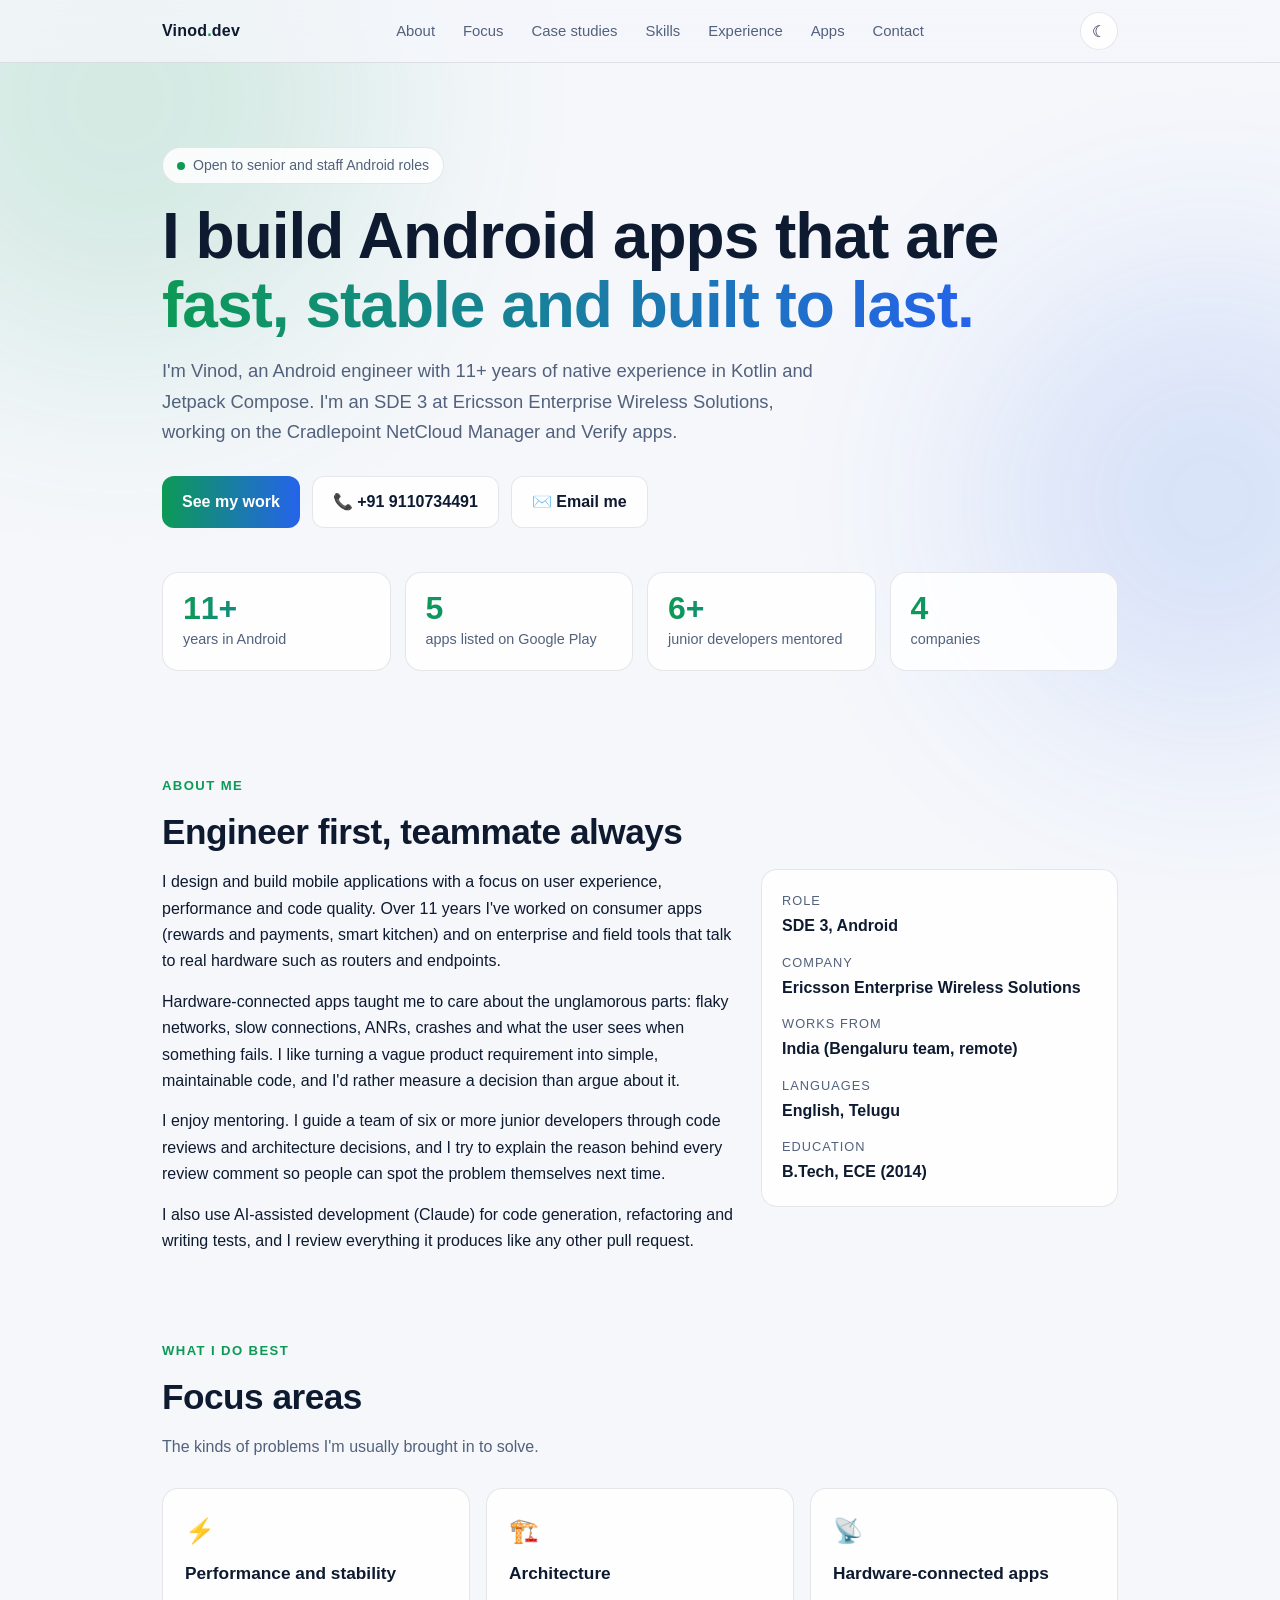
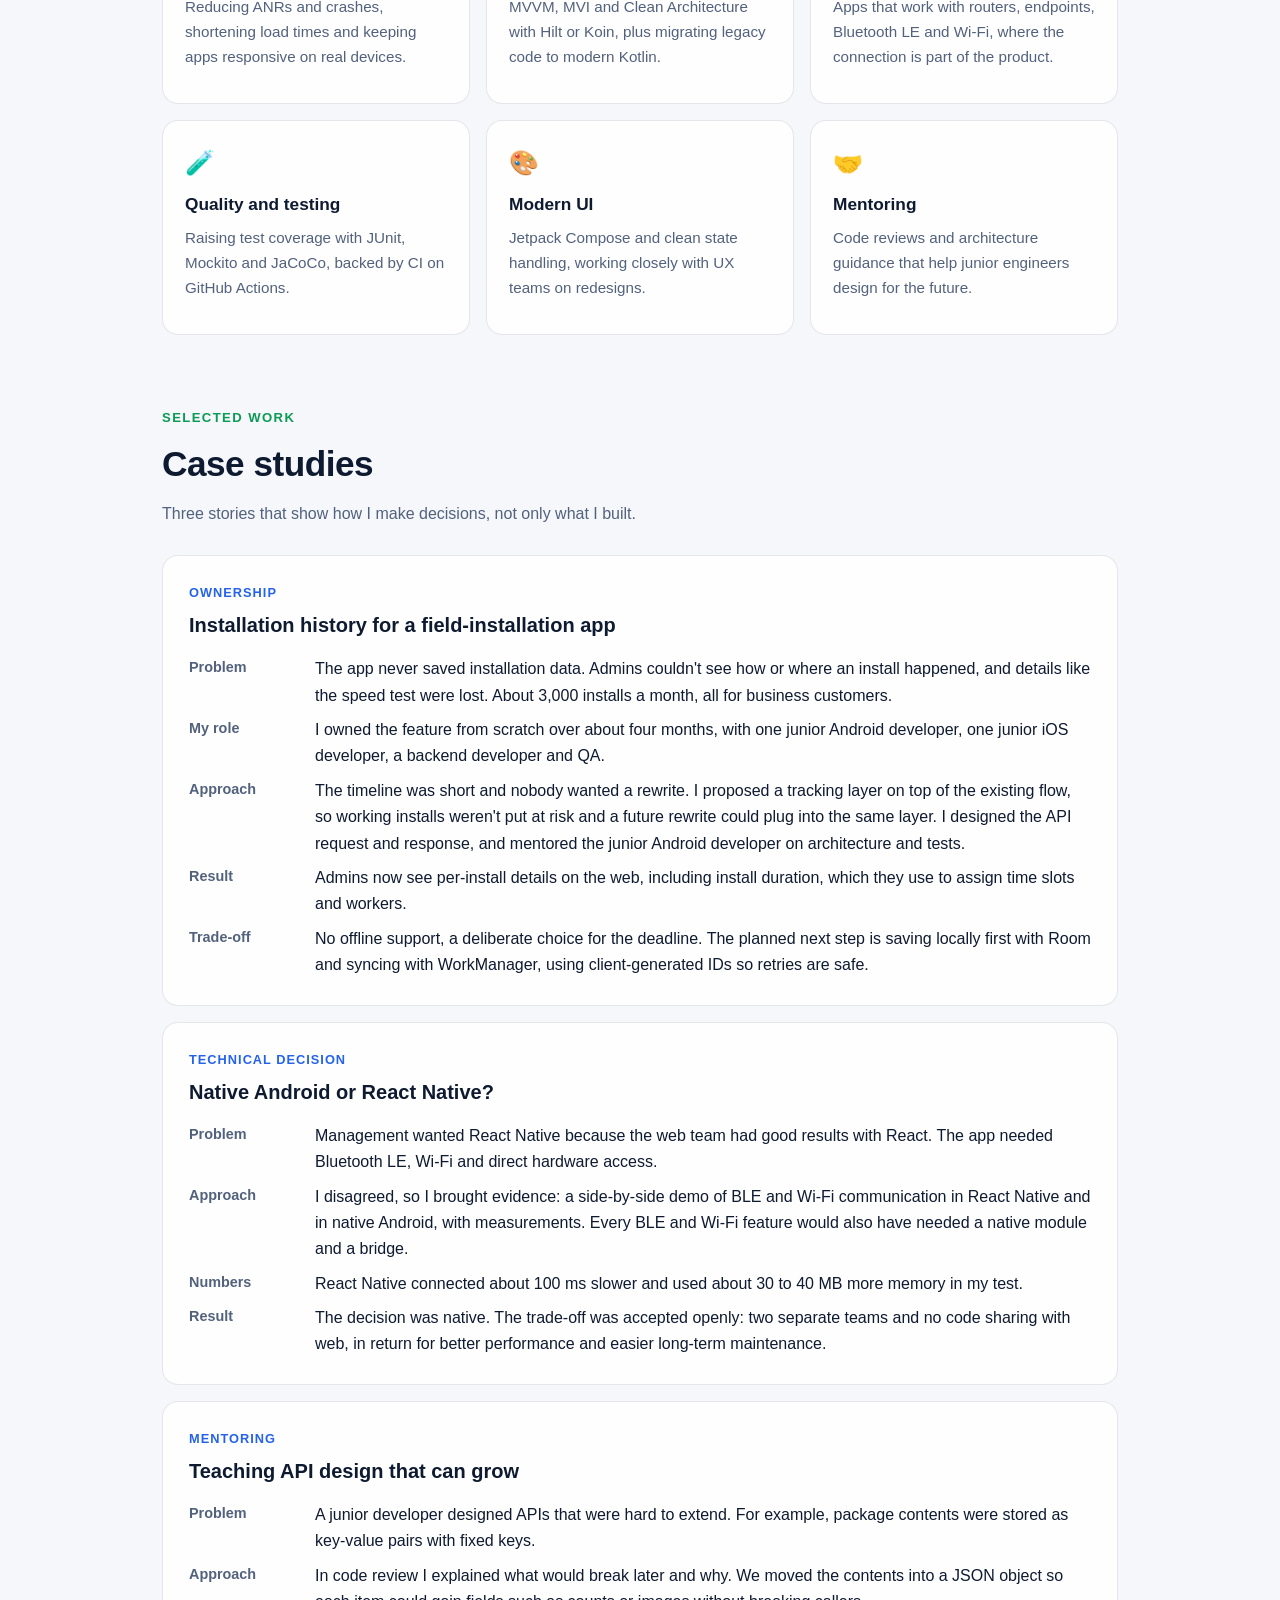
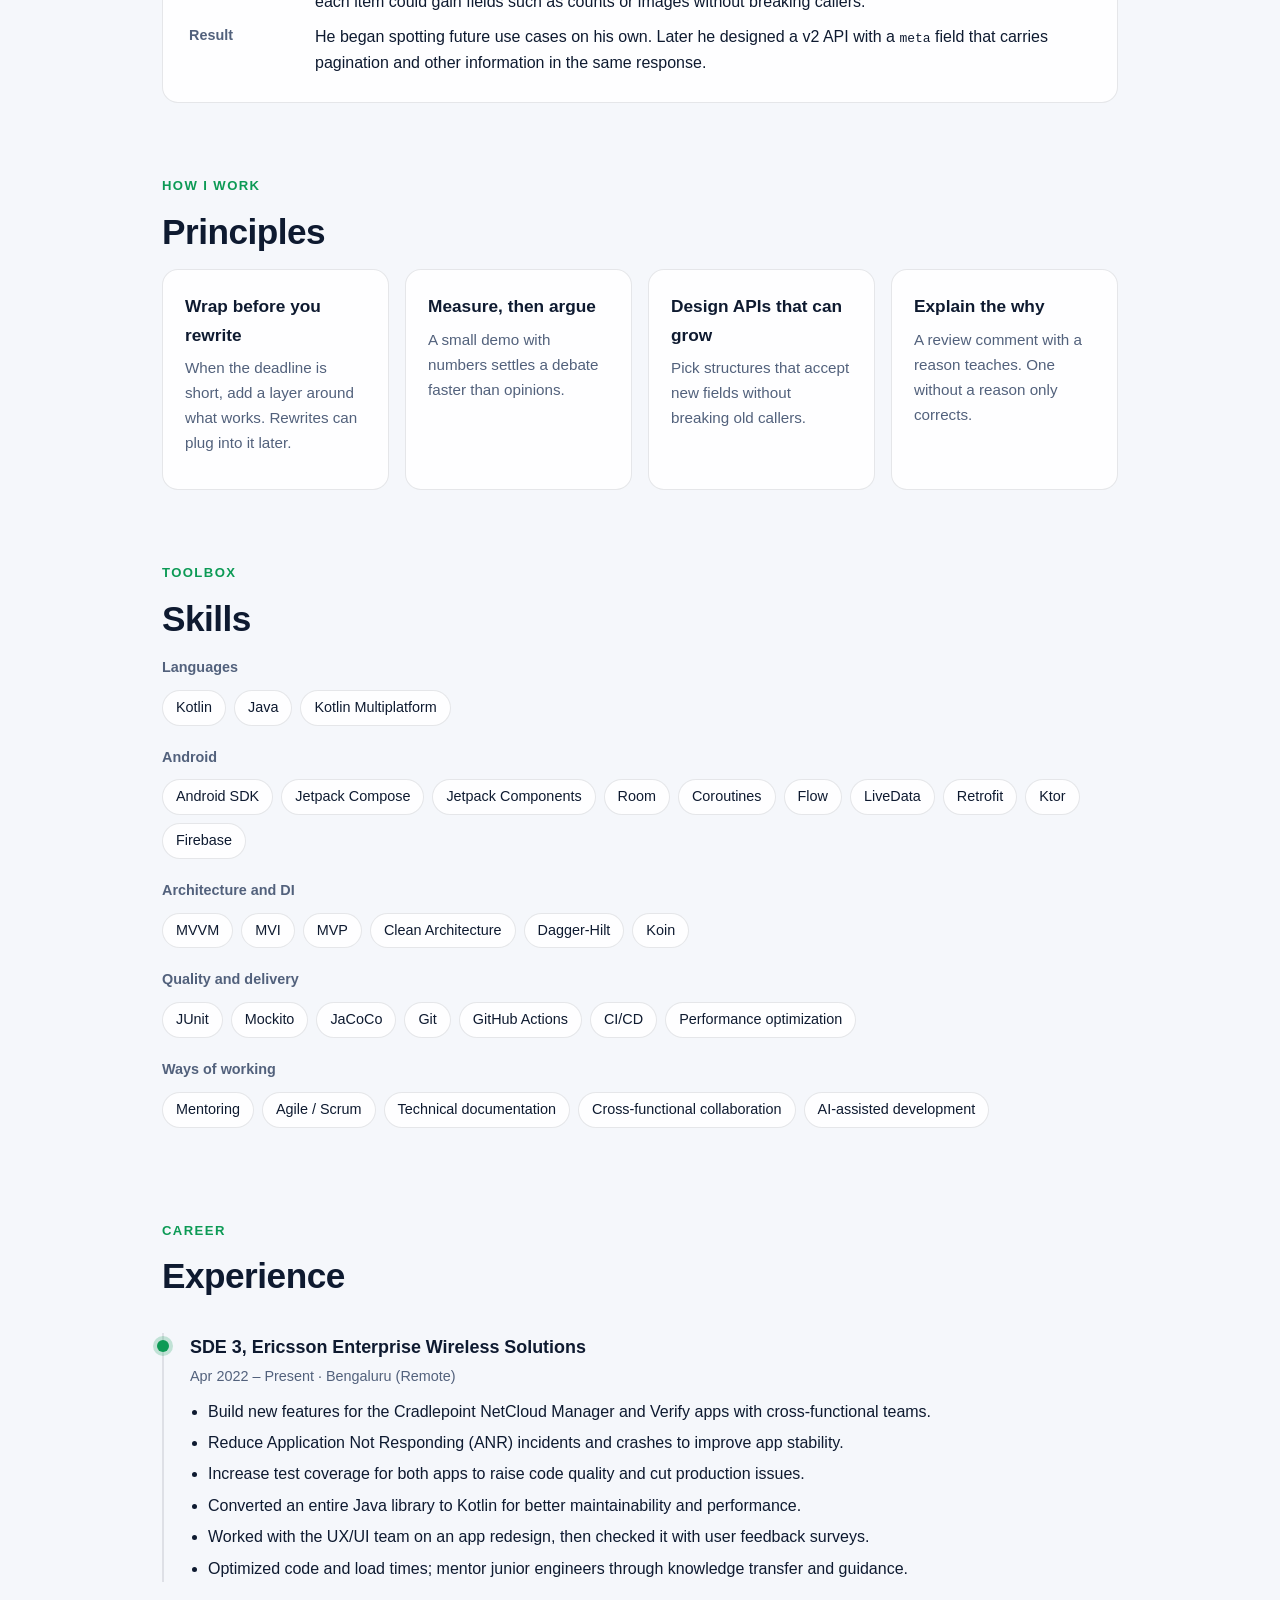
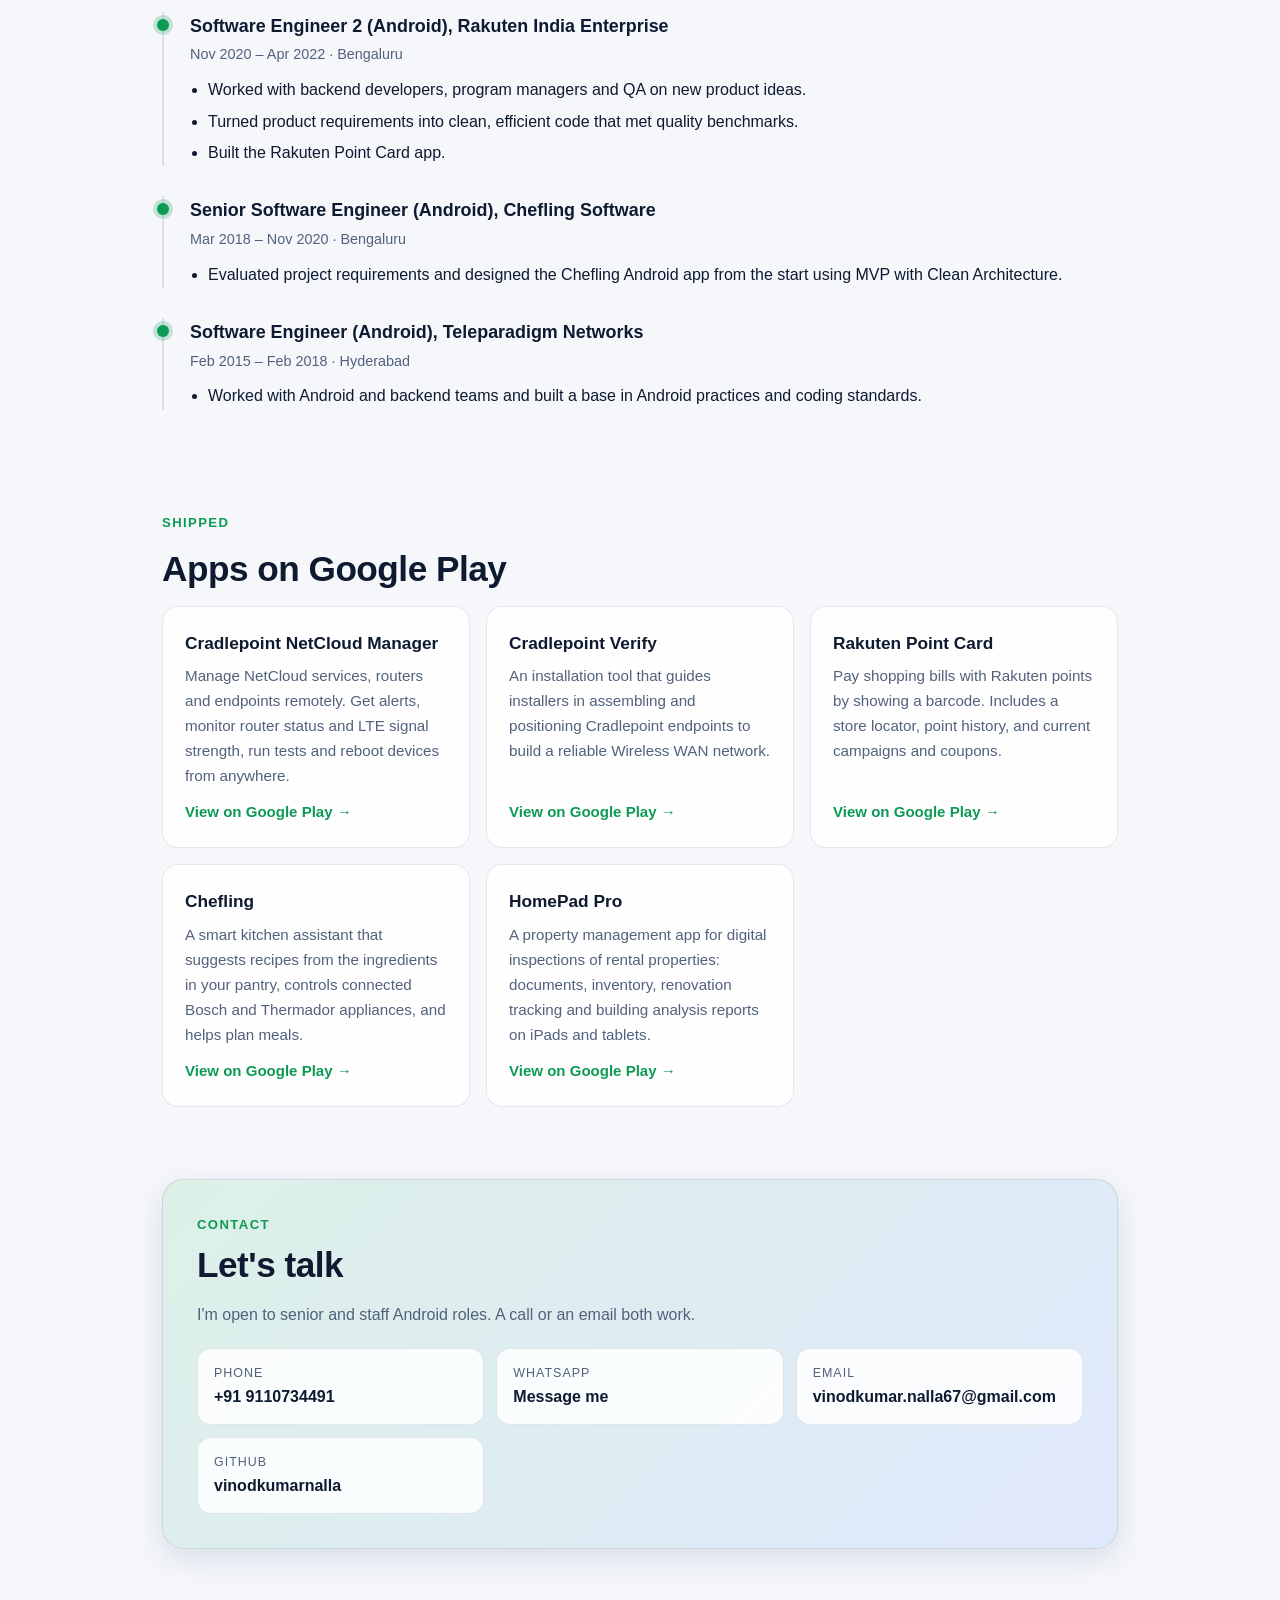
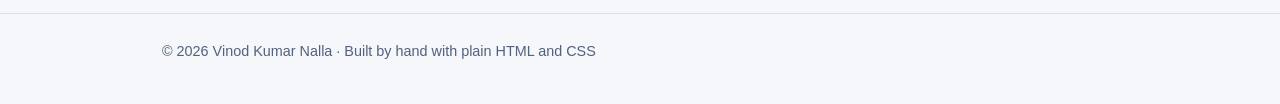
==== index.html @ d58d0887 "Redesign: modern look, case studies, focus areas, contact details" ====
<!DOCTYPE html>
<html lang="en" data-theme="dark">
<head>
<meta charset="utf-8">
<meta name="viewport" content="width=device-width, initial-scale=1">
<title>Vinod Kumar Nalla | Senior Android Engineer</title>
<meta name="description" content="Vinod Kumar Nalla is an Android engineer with 11+ years of experience in Kotlin, Jetpack Compose and clean architecture. SDE 3 at Ericsson Enterprise Wireless Solutions.">
<meta property="og:title" content="Vinod Kumar Nalla | Senior Android Engineer">
<meta property="og:description" content="11+ years building production Android apps: Kotlin, Jetpack Compose, MVVM, Clean Architecture.">
<meta property="og:type" content="website">
<meta name="theme-color" content="#0a0f1c">
<link rel="icon" href="data:image/svg+xml,<svg xmlns='http://www.w3.org/2000/svg' viewBox='0 0 100 100'><rect width='100' height='100' rx='24' fill='%233ddc84'/><text x='50' y='68' font-size='54' text-anchor='middle' font-family='sans-serif' font-weight='800' fill='%23062b18'>VN</text></svg>">
<script>document.documentElement.classList.add("js");</script>
<style>
  :root {
    --bg: #0a0f1c;
    --bg-soft: #0f1627;
    --surface: rgba(255,255,255,.04);
    --surface-hover: rgba(255,255,255,.07);
    --border: rgba(255,255,255,.09);
    --text: #eaf0fb;
    --muted: #9aa8c2;
    --accent: #3ddc84;
    --accent-2: #4f9dff;
    --accent-ink: #04210f;
    --shadow: 0 10px 40px rgba(0,0,0,.35);
    --radius: 16px;
  }
  [data-theme="light"] {
    --bg: #f5f7fb;
    --bg-soft: #eaeff7;
    --surface: rgba(255,255,255,.85);
    --surface-hover: #ffffff;
    --border: rgba(15,26,46,.1);
    --text: #0e1a30;
    --muted: #52617c;
    --accent: #0c9a55;
    --accent-2: #2563eb;
    --accent-ink: #ffffff;
    --shadow: 0 10px 30px rgba(20,40,80,.12);
  }
  * { box-sizing: border-box; }
  html { scroll-behavior: smooth; scroll-padding-top: 72px; }
  body {
    margin: 0;
    font-family: Inter, -apple-system, BlinkMacSystemFont, "Segoe UI", Roboto, Helvetica, Arial, sans-serif;
    background: var(--bg);
    color: var(--text);
    line-height: 1.65;
    -webkit-font-smoothing: antialiased;
    overflow-x: hidden;
  }
  a { color: var(--accent); text-decoration: none; }
  a:hover { text-decoration: underline; }
  .wrap { max-width: 1000px; margin: 0 auto; padding: 0 22px; }
  .gradient-text {
    background: linear-gradient(90deg, var(--accent), var(--accent-2));
    -webkit-background-clip: text; background-clip: text; color: transparent;
  }

  /* background glow */
  .glow { position: fixed; inset: 0; z-index: -1; pointer-events: none; overflow: hidden; }
  .glow i { position: absolute; border-radius: 50%; filter: blur(110px); opacity: .22; }
  .glow i:nth-child(1) { width: 520px; height: 520px; background: var(--accent); top: -160px; left: -140px; }
  .glow i:nth-child(2) { width: 460px; height: 460px; background: var(--accent-2); top: 30%; right: -160px; }
  [data-theme="light"] .glow i { opacity: .14; }

  /* nav */
  header.nav {
    position: sticky; top: 0; z-index: 50;
    background: color-mix(in srgb, var(--bg) 78%, transparent);
    backdrop-filter: blur(14px); -webkit-backdrop-filter: blur(14px);
    border-bottom: 1px solid var(--border);
  }
  header.nav .wrap { display: flex; align-items: center; justify-content: space-between; height: 62px; }
  .brand { font-weight: 800; letter-spacing: .2px; color: var(--text); }
  .brand span { color: var(--accent); }
  nav.links { display: flex; align-items: center; gap: 4px; }
  nav.links a { color: var(--muted); font-size: .93rem; padding: 6px 12px; border-radius: 999px; }
  nav.links a:hover, nav.links a.active { color: var(--text); background: var(--surface-hover); text-decoration: none; }
  .icon-btn {
    border: 1px solid var(--border); background: var(--surface); color: var(--text);
    width: 38px; height: 38px; border-radius: 50%; cursor: pointer; font-size: 1rem;
  }
  .icon-btn:hover { background: var(--surface-hover); }
  #menuBtn { display: none; }
  @media (max-width: 820px) {
    #menuBtn { display: inline-block; }
    nav.links {
      position: absolute; top: 62px; left: 0; right: 0; flex-direction: column; align-items: stretch;
      background: var(--bg-soft); border-bottom: 1px solid var(--border); padding: 10px 16px 16px;
      display: none;
    }
    nav.links.open { display: flex; }
    nav.links a { padding: 10px 12px; }
  }

  /* hero */
  .hero { padding: 84px 0 40px; }
  .pill {
    display: inline-flex; align-items: center; gap: 8px; padding: 6px 14px; font-size: .88rem;
    border: 1px solid var(--border); background: var(--surface); border-radius: 999px; color: var(--muted);
  }
  .pill .dot { width: 8px; height: 8px; border-radius: 50%; background: var(--accent); box-shadow: 0 0 0 0 var(--accent); animation: pulse 2s infinite; }
  @keyframes pulse { 0% { box-shadow: 0 0 0 0 color-mix(in srgb, var(--accent) 60%, transparent); } 100% { box-shadow: 0 0 0 12px transparent; } }
  .hero h1 { font-size: clamp(2.3rem, 7vw, 4rem); line-height: 1.08; margin: 18px 0 16px; letter-spacing: -1px; }
  .hero p.lead { color: var(--muted); font-size: 1.15rem; max-width: 660px; margin: 0; }
  .btns { margin-top: 28px; display: flex; flex-wrap: wrap; gap: 12px; }
  .btn {
    display: inline-flex; align-items: center; gap: 8px; padding: 12px 20px; border-radius: 12px;
    font-weight: 600; border: 1px solid var(--border); color: var(--text); background: var(--surface);
    transition: transform .15s ease, background .15s ease;
  }
  .btn:hover { transform: translateY(-2px); background: var(--surface-hover); text-decoration: none; }
  .btn.primary { background: linear-gradient(90deg, var(--accent), var(--accent-2)); color: var(--accent-ink); border: 0; }
  .btn.primary:hover { filter: brightness(1.07); }

  .stats { display: grid; grid-template-columns: repeat(auto-fit, minmax(170px, 1fr)); gap: 14px; margin-top: 44px; }
  .stat { background: var(--surface); border: 1px solid var(--border); border-radius: var(--radius); padding: 18px 20px; }
  .stat b { display: block; font-size: 2rem; line-height: 1.1; }
  .stat span { color: var(--muted); font-size: .9rem; }

  /* sections */
  section { padding: 64px 0 8px; }
  .eyebrow { color: var(--accent); font-weight: 700; font-size: .82rem; letter-spacing: 1.4px; text-transform: uppercase; }
  section h2 { margin: 6px 0 8px; font-size: clamp(1.6rem, 4vw, 2.2rem); letter-spacing: -.5px; }
  .sub { color: var(--muted); margin: 0 0 28px; max-width: 640px; }

  .grid { display: grid; gap: 16px; }
  .grid.cols-2 { grid-template-columns: repeat(auto-fit, minmax(290px, 1fr)); }
  .grid.cols-4 { grid-template-columns: repeat(auto-fit, minmax(210px, 1fr)); }
  .grid.cols-3 { grid-template-columns: repeat(auto-fit, minmax(240px, 1fr)); }
  .card {
    background: var(--surface); border: 1px solid var(--border); border-radius: var(--radius);
    padding: 22px; display: flex; flex-direction: column;
    transition: transform .2s ease, background .2s ease, border-color .2s ease;
  }
  .card:hover { transform: translateY(-4px); background: var(--surface-hover); border-color: color-mix(in srgb, var(--accent) 40%, var(--border)); }
  .card .ico { font-size: 1.5rem; margin-bottom: 8px; }
  .card h3 { margin: 0 0 6px; font-size: 1.08rem; }
  .card p { margin: 0 0 12px; color: var(--muted); font-size: .95rem; flex: 1; }
  .card a.link { font-weight: 600; font-size: .94rem; }

  .about-grid { display: grid; grid-template-columns: 1.6fr 1fr; gap: 28px; align-items: start; }
  @media (max-width: 800px) { .about-grid { grid-template-columns: 1fr; } }
  .about-grid p { margin: 0 0 14px; }
  .facts { background: var(--surface); border: 1px solid var(--border); border-radius: var(--radius); padding: 20px; }
  .facts dl { margin: 0; }
  .facts dt { color: var(--muted); font-size: .8rem; text-transform: uppercase; letter-spacing: 1px; margin-top: 12px; }
  .facts dt:first-child { margin-top: 0; }
  .facts dd { margin: 2px 0 0; font-weight: 600; }

  /* chips */
  .chips { display: flex; flex-wrap: wrap; gap: 8px; }
  .chip { background: var(--surface); border: 1px solid var(--border); padding: 5px 13px; border-radius: 999px; font-size: .9rem; transition: border-color .2s, transform .2s; }
  .chip:hover { border-color: var(--accent); transform: translateY(-1px); }
  .skill-group { margin-bottom: 20px; }
  .skill-group h3 { margin: 0 0 10px; font-size: .9rem; color: var(--muted); font-weight: 600; }

  /* case studies */
  .case { padding: 26px; }
  .case .tag { color: var(--accent-2); font-size: .8rem; font-weight: 700; letter-spacing: 1px; text-transform: uppercase; }
  .case h3 { font-size: 1.25rem; margin: 6px 0 14px; }
  .case dl { margin: 0; display: grid; grid-template-columns: 110px 1fr; gap: 8px 16px; }
  .case dt { color: var(--muted); font-weight: 600; font-size: .9rem; }
  .case dd { margin: 0; }
  @media (max-width: 600px) { .case dl { grid-template-columns: 1fr; gap: 2px; } .case dd { margin-bottom: 10px; } }

  /* timeline */
  .job { position: relative; padding-left: 26px; margin-bottom: 30px; border-left: 2px solid var(--border); }
  .job::before {
    content: ""; position: absolute; left: -7px; top: 7px; width: 12px; height: 12px; border-radius: 50%;
    background: var(--accent); box-shadow: 0 0 0 4px color-mix(in srgb, var(--accent) 22%, transparent);
  }
  .job h3 { margin: 0; font-size: 1.12rem; }
  .job .meta { color: var(--muted); font-size: .9rem; margin: 2px 0 10px; }
  .job ul { margin: 0; padding-left: 18px; }
  .job li { margin-bottom: 5px; }

  /* contact */
  .contact-box {
    background: linear-gradient(135deg, color-mix(in srgb, var(--accent) 14%, var(--surface)), color-mix(in srgb, var(--accent-2) 14%, var(--surface)));
    border: 1px solid var(--border); border-radius: 22px; padding: 34px; box-shadow: var(--shadow);
  }
  .contact-box h2 { margin-top: 0; }
  .contact-list { display: grid; grid-template-columns: repeat(auto-fit, minmax(240px, 1fr)); gap: 12px; margin-top: 20px; }
  .contact-item { display: flex; flex-direction: column; background: var(--surface); border: 1px solid var(--border); border-radius: 14px; padding: 14px 16px; color: var(--text); }
  .contact-item:hover { background: var(--surface-hover); text-decoration: none; }
  .contact-item small { color: var(--muted); font-size: .78rem; text-transform: uppercase; letter-spacing: 1px; }
  .contact-item strong { word-break: break-all; }

  footer { margin-top: 56px; border-top: 1px solid var(--border); padding: 26px 0 40px; color: var(--muted); font-size: .9rem; }

  /* reveal on scroll */
  .js .reveal { opacity: 0; transform: translateY(18px); transition: opacity .6s ease, transform .6s ease; }
  .js .reveal.in { opacity: 1; transform: none; }
  @media (prefers-reduced-motion: reduce) {
    .js .reveal { opacity: 1; transform: none; transition: none; }
    .pill .dot { animation: none; }
    html { scroll-behavior: auto; }
    .card, .btn, .chip { transition: none; }
  }
</style>
</head>
<body>
<div class="glow" aria-hidden="true"><i></i><i></i></div>

<header class="nav">
  <div class="wrap">
    <a class="brand" href="#top">Vinod<span>.</span>dev</a>
    <nav class="links" id="links" aria-label="Primary">
      <a href="#about">About</a>
      <a href="#focus">Focus</a>
      <a href="#work">Case studies</a>
      <a href="#skills">Skills</a>
      <a href="#experience">Experience</a>
      <a href="#apps">Apps</a>
      <a href="#contact">Contact</a>
    </nav>
    <div style="display:flex;gap:8px">
      <button class="icon-btn" id="themeBtn" aria-label="Toggle light and dark theme" title="Toggle theme">☾</button>
      <button class="icon-btn" id="menuBtn" aria-label="Open menu" aria-expanded="false">☰</button>
    </div>
  </div>
</header>

<main class="wrap" id="top">

  <div class="hero">
    <span class="pill"><span class="dot"></span> Open to senior and staff Android roles</span>
    <h1>I build Android apps that are <span class="gradient-text">fast, stable and built to last.</span></h1>
    <p class="lead">
      I'm Vinod, an Android engineer with 11+ years of native experience in Kotlin and Jetpack Compose.
      I'm an SDE 3 at Ericsson Enterprise Wireless Solutions, working on the Cradlepoint NetCloud Manager
      and Verify apps.
    </p>
    <div class="btns">
      <a class="btn primary" href="#work">See my work</a>
      <a class="btn" href="tel:+919110734491">📞 +91 9110734491</a>
      <a class="btn" href="mailto:vinodkumar.nalla67@gmail.com">✉️ Email me</a>
    </div>

    <div class="stats">
      <div class="stat"><b class="gradient-text">11+</b><span>years in Android</span></div>
      <div class="stat"><b class="gradient-text">5</b><span>apps listed on Google Play</span></div>
      <div class="stat"><b class="gradient-text">6+</b><span>junior developers mentored</span></div>
      <div class="stat"><b class="gradient-text">4</b><span>companies</span></div>
    </div>
  </div>

  <section id="about" class="reveal">
    <div class="eyebrow">About me</div>
    <h2>Engineer first, teammate always</h2>
    <div class="about-grid">
      <div>
        <p>
          I design and build mobile applications with a focus on user experience, performance and code quality.
          Over 11 years I've worked on consumer apps (rewards and payments, smart kitchen) and on enterprise and
          field tools that talk to real hardware such as routers and endpoints.
        </p>
        <p>
          Hardware-connected apps taught me to care about the unglamorous parts: flaky networks, slow connections,
          ANRs, crashes and what the user sees when something fails. I like turning a vague product requirement into
          simple, maintainable code, and I'd rather measure a decision than argue about it.
        </p>
        <p>
          I enjoy mentoring. I guide a team of six or more junior developers through code reviews and architecture
          decisions, and I try to explain the reason behind every review comment so people can spot the problem
          themselves next time.
        </p>
        <p>
          I also use AI-assisted development (Claude) for code generation, refactoring and writing tests, and I
          review everything it produces like any other pull request.
        </p>
      </div>
      <aside class="facts">
        <dl>
          <dt>Role</dt><dd>SDE 3, Android</dd>
          <dt>Company</dt><dd>Ericsson Enterprise Wireless Solutions</dd>
          <dt>Works from</dt><dd>India (Bengaluru team, remote)</dd>
          <dt>Languages</dt><dd>English, Telugu</dd>
          <dt>Education</dt><dd>B.Tech, ECE (2014)</dd>
        </dl>
      </aside>
    </div>
  </section>

  <section id="focus" class="reveal">
    <div class="eyebrow">What I do best</div>
    <h2>Focus areas</h2>
    <p class="sub">The kinds of problems I'm usually brought in to solve.</p>
    <div class="grid cols-3">
      <div class="card"><div class="ico">⚡</div><h3>Performance and stability</h3><p>Reducing ANRs and crashes, shortening load times and keeping apps responsive on real devices.</p></div>
      <div class="card"><div class="ico">🏗️</div><h3>Architecture</h3><p>MVVM, MVI and Clean Architecture with Hilt or Koin, plus migrating legacy code to modern Kotlin.</p></div>
      <div class="card"><div class="ico">📡</div><h3>Hardware-connected apps</h3><p>Apps that work with routers, endpoints, Bluetooth LE and Wi-Fi, where the connection is part of the product.</p></div>
      <div class="card"><div class="ico">🧪</div><h3>Quality and testing</h3><p>Raising test coverage with JUnit, Mockito and JaCoCo, backed by CI on GitHub Actions.</p></div>
      <div class="card"><div class="ico">🎨</div><h3>Modern UI</h3><p>Jetpack Compose and clean state handling, working closely with UX teams on redesigns.</p></div>
      <div class="card"><div class="ico">🤝</div><h3>Mentoring</h3><p>Code reviews and architecture guidance that help junior engineers design for the future.</p></div>
    </div>
  </section>

  <section id="work" class="reveal">
    <div class="eyebrow">Selected work</div>
    <h2>Case studies</h2>
    <p class="sub">Three stories that show how I make decisions, not only what I built.</p>

    <div class="grid">
      <article class="card case">
        <div class="tag">Ownership</div>
        <h3>Installation history for a field-installation app</h3>
        <dl>
          <dt>Problem</dt><dd>The app never saved installation data. Admins couldn't see how or where an install happened, and details like the speed test were lost. About 3,000 installs a month, all for business customers.</dd>
          <dt>My role</dt><dd>I owned the feature from scratch over about four months, with one junior Android developer, one junior iOS developer, a backend developer and QA.</dd>
          <dt>Approach</dt><dd>The timeline was short and nobody wanted a rewrite. I proposed a tracking layer on top of the existing flow, so working installs weren't put at risk and a future rewrite could plug into the same layer. I designed the API request and response, and mentored the junior Android developer on architecture and tests.</dd>
          <dt>Result</dt><dd>Admins now see per-install details on the web, including install duration, which they use to assign time slots and workers.</dd>
          <dt>Trade-off</dt><dd>No offline support, a deliberate choice for the deadline. The planned next step is saving locally first with Room and syncing with WorkManager, using client-generated IDs so retries are safe.</dd>
        </dl>
      </article>

      <article class="card case">
        <div class="tag">Technical decision</div>
        <h3>Native Android or React Native?</h3>
        <dl>
          <dt>Problem</dt><dd>Management wanted React Native because the web team had good results with React. The app needed Bluetooth LE, Wi-Fi and direct hardware access.</dd>
          <dt>Approach</dt><dd>I disagreed, so I brought evidence: a side-by-side demo of BLE and Wi-Fi communication in React Native and in native Android, with measurements. Every BLE and Wi-Fi feature would also have needed a native module and a bridge.</dd>
          <dt>Numbers</dt><dd>React Native connected about 100 ms slower and used about 30 to 40 MB more memory in my test.</dd>
          <dt>Result</dt><dd>The decision was native. The trade-off was accepted openly: two separate teams and no code sharing with web, in return for better performance and easier long-term maintenance.</dd>
        </dl>
      </article>

      <article class="card case">
        <div class="tag">Mentoring</div>
        <h3>Teaching API design that can grow</h3>
        <dl>
          <dt>Problem</dt><dd>A junior developer designed APIs that were hard to extend. For example, package contents were stored as key-value pairs with fixed keys.</dd>
          <dt>Approach</dt><dd>In code review I explained what would break later and why. We moved the contents into a JSON object so each item could gain fields such as counts or images without breaking callers.</dd>
          <dt>Result</dt><dd>He began spotting future use cases on his own. Later he designed a v2 API with a <code>meta</code> field that carries pagination and other information in the same response.</dd>
        </dl>
      </article>
    </div>
  </section>

  <section id="principles" class="reveal">
    <div class="eyebrow">How I work</div>
    <h2>Principles</h2>
    <div class="grid cols-4">
      <div class="card"><h3>Wrap before you rewrite</h3><p>When the deadline is short, add a layer around what works. Rewrites can plug into it later.</p></div>
      <div class="card"><h3>Measure, then argue</h3><p>A small demo with numbers settles a debate faster than opinions.</p></div>
      <div class="card"><h3>Design APIs that can grow</h3><p>Pick structures that accept new fields without breaking old callers.</p></div>
      <div class="card"><h3>Explain the why</h3><p>A review comment with a reason teaches. One without a reason only corrects.</p></div>
    </div>
  </section>

  <section id="skills" class="reveal">
    <div class="eyebrow">Toolbox</div>
    <h2>Skills</h2>
    <div class="skill-group"><h3>Languages</h3>
      <div class="chips"><span class="chip">Kotlin</span><span class="chip">Java</span><span class="chip">Kotlin Multiplatform</span></div></div>
    <div class="skill-group"><h3>Android</h3>
      <div class="chips"><span class="chip">Android SDK</span><span class="chip">Jetpack Compose</span><span class="chip">Jetpack Components</span><span class="chip">Room</span><span class="chip">Coroutines</span><span class="chip">Flow</span><span class="chip">LiveData</span><span class="chip">Retrofit</span><span class="chip">Ktor</span><span class="chip">Firebase</span></div></div>
    <div class="skill-group"><h3>Architecture and DI</h3>
      <div class="chips"><span class="chip">MVVM</span><span class="chip">MVI</span><span class="chip">MVP</span><span class="chip">Clean Architecture</span><span class="chip">Dagger-Hilt</span><span class="chip">Koin</span></div></div>
    <div class="skill-group"><h3>Quality and delivery</h3>
      <div class="chips"><span class="chip">JUnit</span><span class="chip">Mockito</span><span class="chip">JaCoCo</span><span class="chip">Git</span><span class="chip">GitHub Actions</span><span class="chip">CI/CD</span><span class="chip">Performance optimization</span></div></div>
    <div class="skill-group"><h3>Ways of working</h3>
      <div class="chips"><span class="chip">Mentoring</span><span class="chip">Agile / Scrum</span><span class="chip">Technical documentation</span><span class="chip">Cross-functional collaboration</span><span class="chip">AI-assisted development</span></div></div>
  </section>

  <section id="experience" class="reveal">
    <div class="eyebrow">Career</div>
    <h2>Experience</h2>
    <p class="sub"></p>

    <div class="job">
      <h3>SDE 3, Ericsson Enterprise Wireless Solutions</h3>
      <div class="meta">Apr 2022 – Present · Bengaluru (Remote)</div>
      <ul>
        <li>Build new features for the Cradlepoint NetCloud Manager and Verify apps with cross-functional teams.</li>
        <li>Reduce Application Not Responding (ANR) incidents and crashes to improve app stability.</li>
        <li>Increase test coverage for both apps to raise code quality and cut production issues.</li>
        <li>Converted an entire Java library to Kotlin for better maintainability and performance.</li>
        <li>Worked with the UX/UI team on an app redesign, then checked it with user feedback surveys.</li>
        <li>Optimized code and load times; mentor junior engineers through knowledge transfer and guidance.</li>
      </ul>
    </div>

    <div class="job">
      <h3>Software Engineer 2 (Android), Rakuten India Enterprise</h3>
      <div class="meta">Nov 2020 – Apr 2022 · Bengaluru</div>
      <ul>
        <li>Worked with backend developers, program managers and QA on new product ideas.</li>
        <li>Turned product requirements into clean, efficient code that met quality benchmarks.</li>
        <li>Built the Rakuten Point Card app.</li>
      </ul>
    </div>

    <div class="job">
      <h3>Senior Software Engineer (Android), Chefling Software</h3>
      <div class="meta">Mar 2018 – Nov 2020 · Bengaluru</div>
      <ul>
        <li>Evaluated project requirements and designed the Chefling Android app from the start using MVP with Clean Architecture.</li>
      </ul>
    </div>

    <div class="job">
      <h3>Software Engineer (Android), Teleparadigm Networks</h3>
      <div class="meta">Feb 2015 – Feb 2018 · Hyderabad</div>
      <ul>
        <li>Worked with Android and backend teams and built a base in Android practices and coding standards.</li>
      </ul>
    </div>
  </section>

  <section id="apps" class="reveal">
    <div class="eyebrow">Shipped</div>
    <h2>Apps on Google Play</h2>
    <div class="grid cols-2">
      <div class="card">
        <h3>Cradlepoint NetCloud Manager</h3>
        <p>Manage NetCloud services, routers and endpoints remotely. Get alerts, monitor router status and LTE signal strength, run tests and reboot devices from anywhere.</p>
        <a class="link" href="https://play.google.com/store/apps/details?id=com.cradlepoint.netcloud.manager" target="_blank" rel="noopener">View on Google Play →</a>
      </div>
      <div class="card">
        <h3>Cradlepoint Verify</h3>
        <p>An installation tool that guides installers in assembling and positioning Cradlepoint endpoints to build a reliable Wireless WAN network.</p>
        <a class="link" href="https://play.google.com/store/apps/details?id=com.cradlepoint.verify" target="_blank" rel="noopener">View on Google Play →</a>
      </div>
      <div class="card">
        <h3>Rakuten Point Card</h3>
        <p>Pay shopping bills with Rakuten points by showing a barcode. Includes a store locator, point history, and current campaigns and coupons.</p>
        <a class="link" href="https://play.google.com/store/apps/details?id=jp.co.rakuten.pointpartner.app" target="_blank" rel="noopener">View on Google Play →</a>
      </div>
      <div class="card">
        <h3>Chefling</h3>
        <p>A smart kitchen assistant that suggests recipes from the ingredients in your pantry, controls connected Bosch and Thermador appliances, and helps plan meals.</p>
        <a class="link" href="https://play.google.com/store/apps/details?id=com.chefling.chefling" target="_blank" rel="noopener">View on Google Play →</a>
      </div>
      <div class="card">
        <h3>HomePad Pro</h3>
        <p>A property management app for digital inspections of rental properties: documents, inventory, renovation tracking and building analysis reports on iPads and tablets.</p>
        <a class="link" href="https://play.google.com/store/apps/details?id=com.app.android.homepad.pro" target="_blank" rel="noopener">View on Google Play →</a>
      </div>
    </div>
  </section>

  <section id="contact" class="reveal">
    <div class="contact-box">
      <div class="eyebrow">Contact</div>
      <h2>Let's talk</h2>
      <p class="sub" style="margin-bottom:0">I'm open to senior and staff Android roles. A call or an email both work.</p>
      <div class="contact-list">
        <a class="contact-item" href="tel:+919110734491"><small>Phone</small><strong>+91 9110734491</strong></a>
        <a class="contact-item" href="https://wa.me/919110734491" target="_blank" rel="noopener"><small>WhatsApp</small><strong>Message me</strong></a>
        <a class="contact-item" href="mailto:vinodkumar.nalla67@gmail.com"><small>Email</small><strong>vinodkumar.nalla67@gmail.com</strong></a>
        <a class="contact-item" href="https://github.com/vinodkumarnalla" target="_blank" rel="noopener"><small>GitHub</small><strong>vinodkumarnalla</strong></a>
      </div>
    </div>
  </section>

</main>

<footer>
  <div class="wrap">© <span id="y"></span> Vinod Kumar Nalla · Built by hand with plain HTML and CSS</div>
</footer>

<script>
  // theme: saved choice, else system preference
  (function () {
    var root = document.documentElement;
    var saved = null;
    try { saved = localStorage.getItem('theme'); } catch (e) {}
    var prefersLight = window.matchMedia && window.matchMedia('(prefers-color-scheme: light)').matches;
    var theme = saved || (prefersLight ? 'light' : 'dark');
    var btn = document.getElementById('themeBtn');
    function apply(t) {
      root.setAttribute('data-theme', t);
      btn.textContent = t === 'dark' ? '☀' : '☾';
      var m = document.querySelector('meta[name=theme-color]');
      if (m) m.setAttribute('content', t === 'dark' ? '#0a0f1c' : '#f5f7fb');
    }
    apply(theme);
    btn.addEventListener('click', function () {
      theme = root.getAttribute('data-theme') === 'dark' ? 'light' : 'dark';
      apply(theme);
      try { localStorage.setItem('theme', theme); } catch (e) {}
    });
  })();

  // mobile menu
  var menuBtn = document.getElementById('menuBtn');
  var links = document.getElementById('links');
  menuBtn.addEventListener('click', function () {
    var open = links.classList.toggle('open');
    menuBtn.setAttribute('aria-expanded', open ? 'true' : 'false');
  });
  links.addEventListener('click', function (e) {
    if (e.target.tagName === 'A') { links.classList.remove('open'); menuBtn.setAttribute('aria-expanded', 'false'); }
  });

  // reveal on scroll
  var reduce = window.matchMedia && window.matchMedia('(prefers-reduced-motion: reduce)').matches;
  var items = document.querySelectorAll('.reveal');
  if ('IntersectionObserver' in window && !reduce) {
    var io = new IntersectionObserver(function (entries) {
      entries.forEach(function (en) { if (en.isIntersecting) { en.target.classList.add('in'); io.unobserve(en.target); } });
    }, { threshold: 0.08 });
    items.forEach(function (el) { io.observe(el); });
  } else {
    items.forEach(function (el) { el.classList.add('in'); });
  }
  // safety net: never leave content hidden
  setTimeout(function () { items.forEach(function (el) { el.classList.add('in'); }); }, 1200);

  // active nav link
  var sections = Array.prototype.slice.call(document.querySelectorAll('main section[id]'));
  var navLinks = Array.prototype.slice.call(document.querySelectorAll('nav.links a'));
  function setActive() {
    var y = window.scrollY + 120, current = null;
    sections.forEach(function (s) { if (s.offsetTop <= y) current = s.id; });
    navLinks.forEach(function (a) { a.classList.toggle('active', a.getAttribute('href') === '#' + current); });
  }
  window.addEventListener('scroll', setActive, { passive: true });
  setActive();

  document.getElementById('y').textContent = new Date().getFullYear();
</script>
</body>
</html>
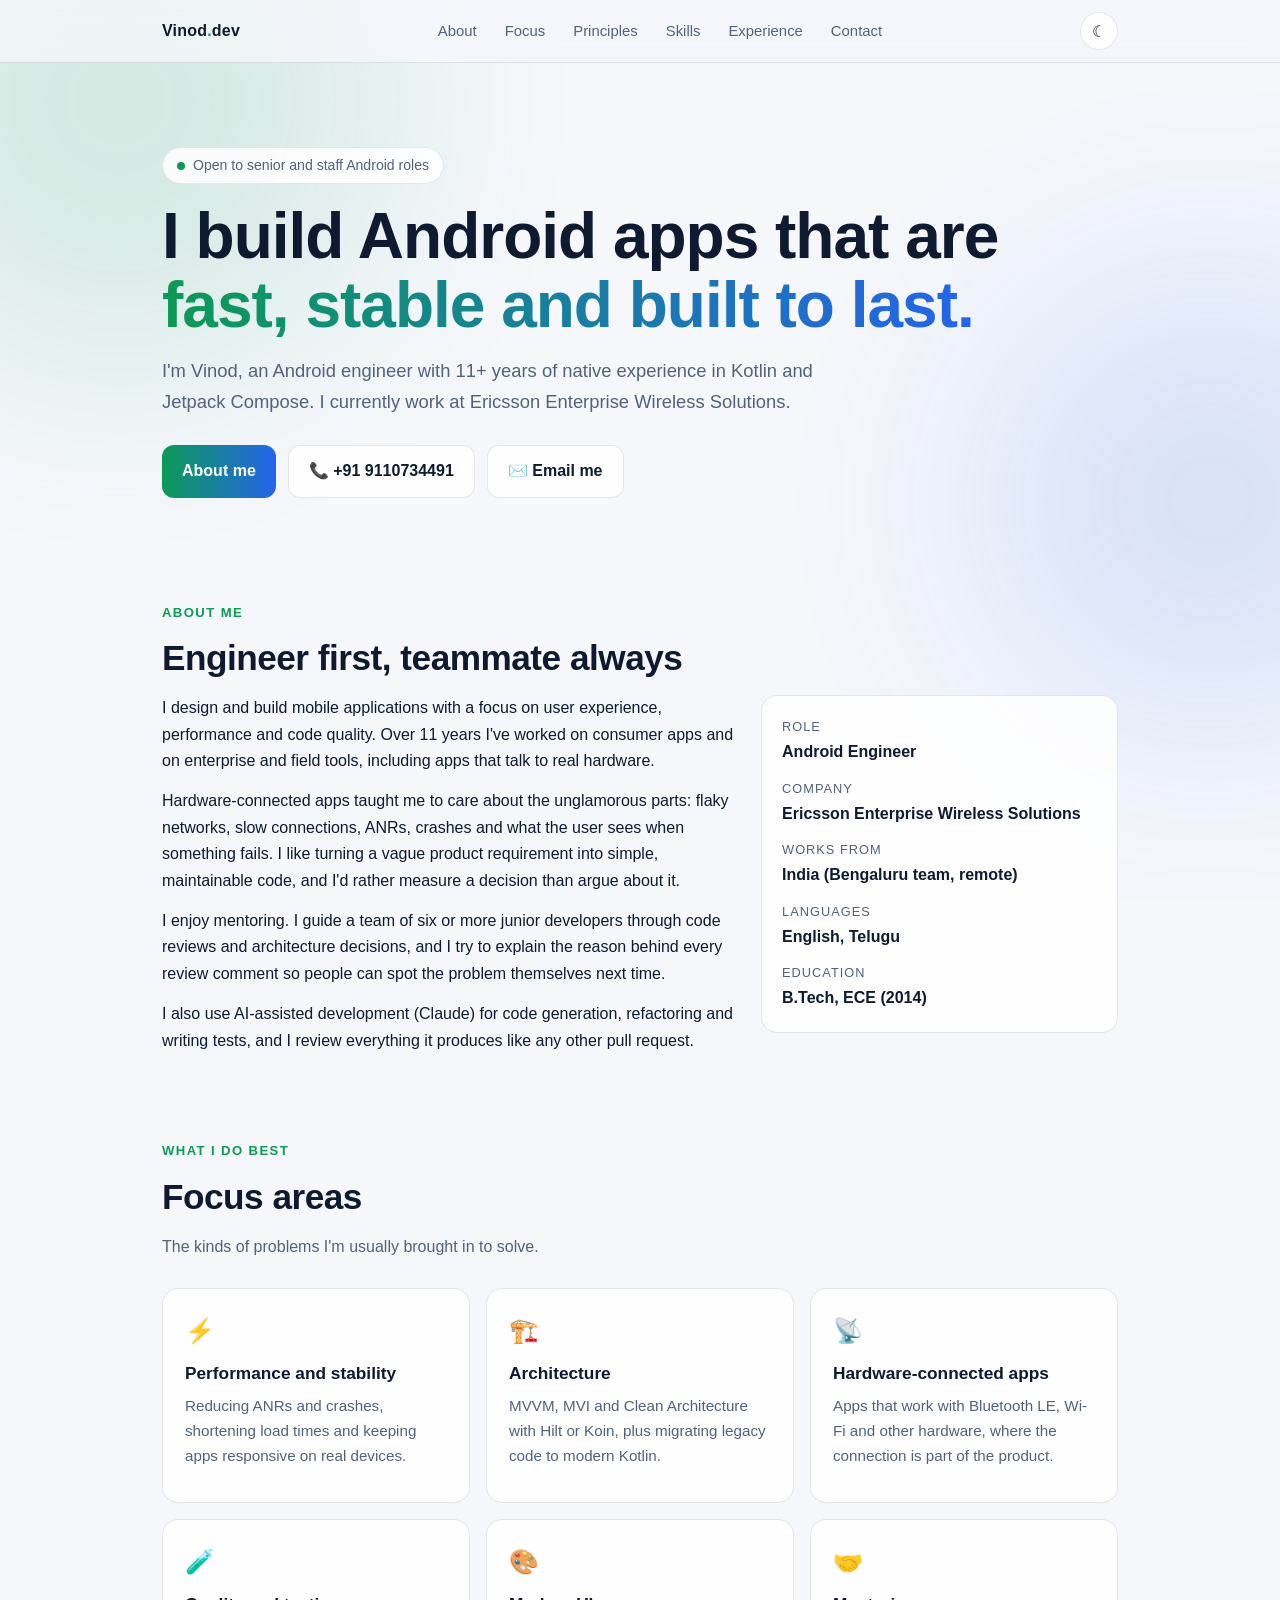
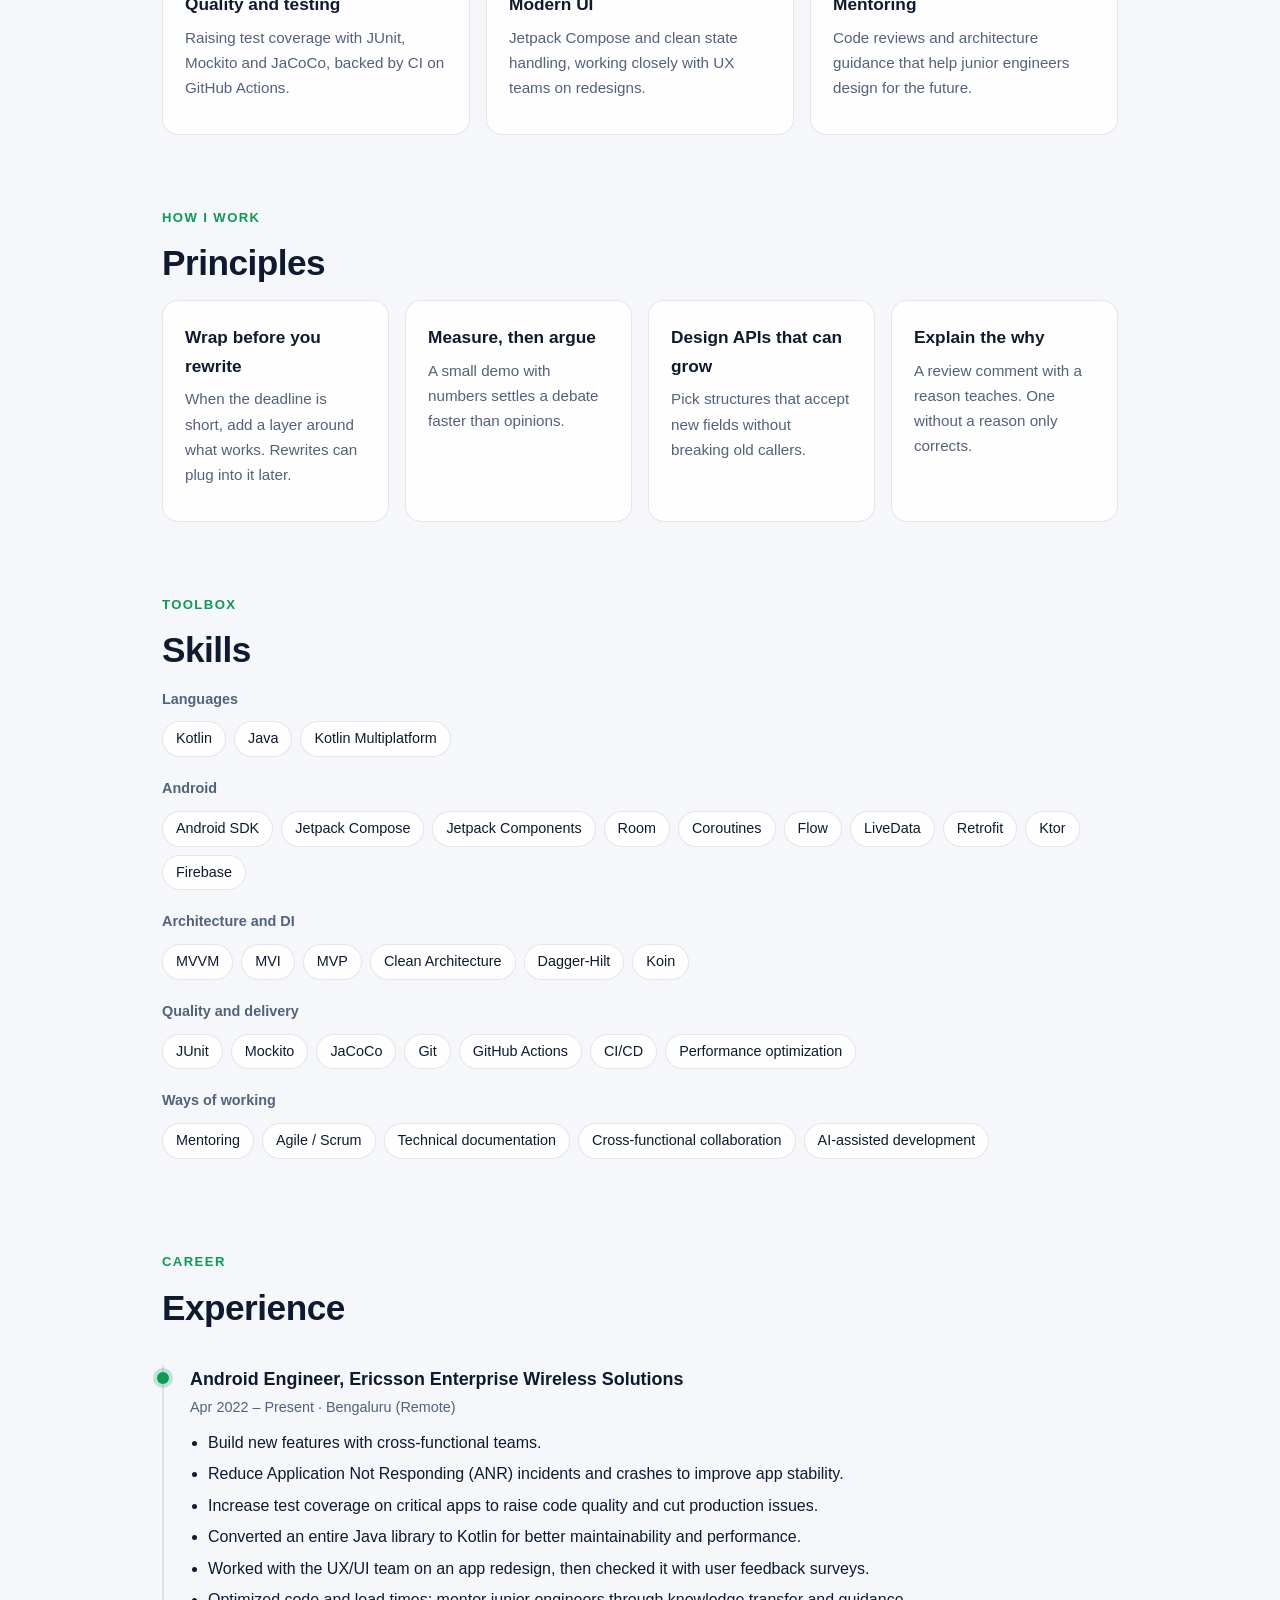
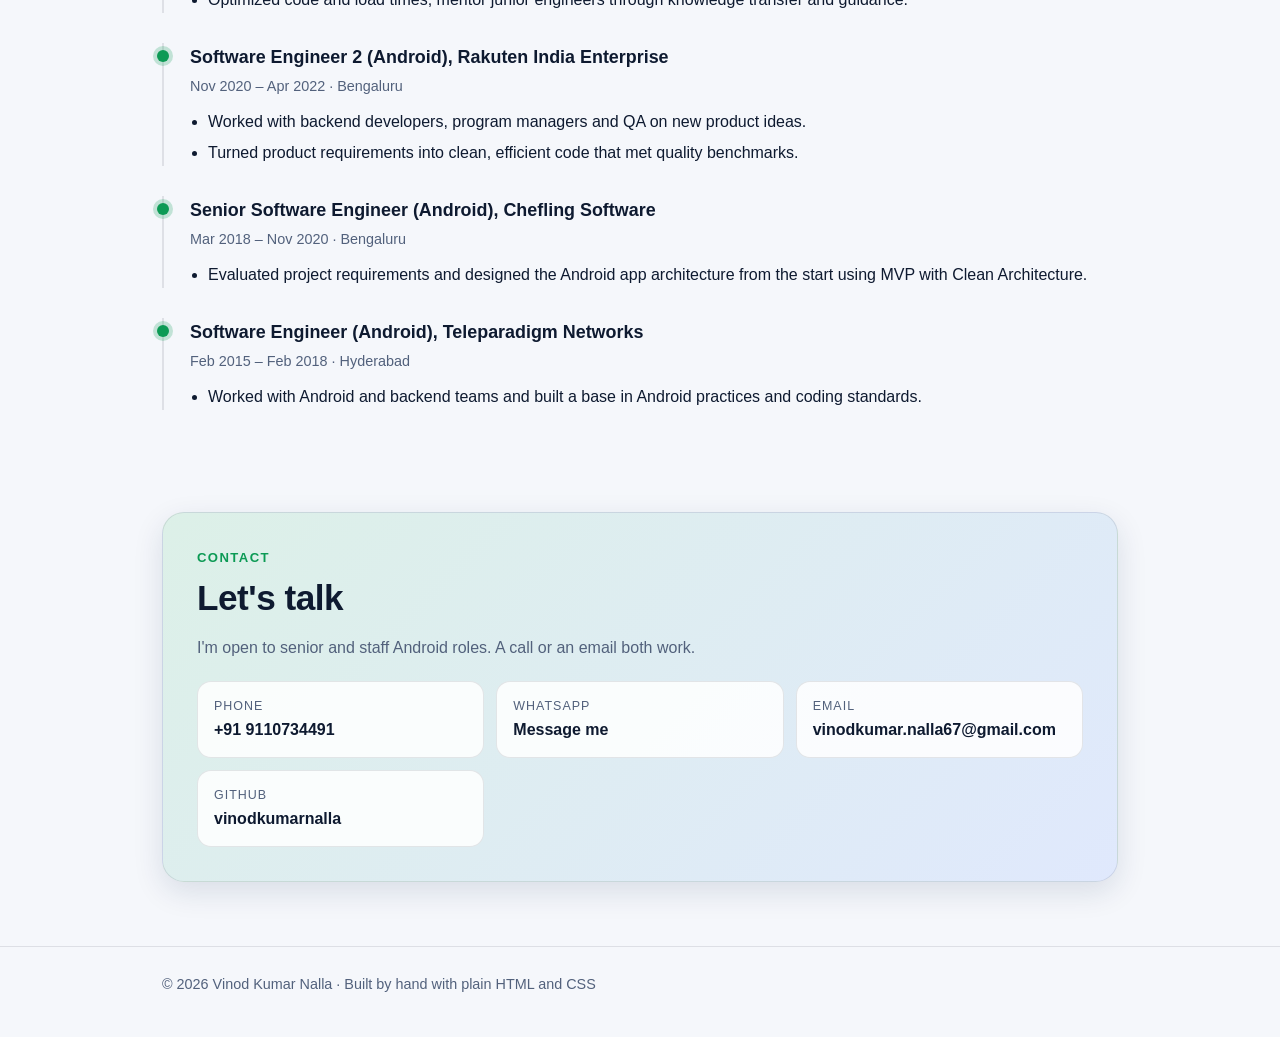
==== commit efaf71a4: "Make portfolio person-focused: remove projects, stats and SDE 3" ====
--- a/index.html
+++ b/index.html
@@ -4,7 +4,7 @@
 <meta charset="utf-8">
 <meta name="viewport" content="width=device-width, initial-scale=1">
 <title>Vinod Kumar Nalla | Senior Android Engineer</title>
-<meta name="description" content="Vinod Kumar Nalla is an Android engineer with 11+ years of experience in Kotlin, Jetpack Compose and clean architecture. SDE 3 at Ericsson Enterprise Wireless Solutions.">
+<meta name="description" content="Vinod Kumar Nalla is an Android engineer with 11+ years of experience in Kotlin, Jetpack Compose and clean architecture.">
 <meta property="og:title" content="Vinod Kumar Nalla | Senior Android Engineer">
 <meta property="og:description" content="11+ years building production Android apps: Kotlin, Jetpack Compose, MVVM, Clean Architecture.">
 <meta property="og:type" content="website">
@@ -211,10 +211,9 @@
     <nav class="links" id="links" aria-label="Primary">
       <a href="#about">About</a>
       <a href="#focus">Focus</a>
-      <a href="#work">Case studies</a>
+      <a href="#principles">Principles</a>
       <a href="#skills">Skills</a>
       <a href="#experience">Experience</a>
-      <a href="#apps">Apps</a>
       <a href="#contact">Contact</a>
     </nav>
     <div style="display:flex;gap:8px">
@@ -231,21 +230,14 @@
     <h1>I build Android apps that are <span class="gradient-text">fast, stable and built to last.</span></h1>
     <p class="lead">
       I'm Vinod, an Android engineer with 11+ years of native experience in Kotlin and Jetpack Compose.
-      I'm an SDE 3 at Ericsson Enterprise Wireless Solutions, working on the Cradlepoint NetCloud Manager
-      and Verify apps.
+      I currently work at Ericsson Enterprise Wireless Solutions.
     </p>
     <div class="btns">
-      <a class="btn primary" href="#work">See my work</a>
+      <a class="btn primary" href="#about">About me</a>
       <a class="btn" href="tel:+919110734491">📞 +91 9110734491</a>
       <a class="btn" href="mailto:vinodkumar.nalla67@gmail.com">✉️ Email me</a>
     </div>
 
-    <div class="stats">
-      <div class="stat"><b class="gradient-text">11+</b><span>years in Android</span></div>
-      <div class="stat"><b class="gradient-text">5</b><span>apps listed on Google Play</span></div>
-      <div class="stat"><b class="gradient-text">6+</b><span>junior developers mentored</span></div>
-      <div class="stat"><b class="gradient-text">4</b><span>companies</span></div>
-    </div>
   </div>
 
   <section id="about" class="reveal">
@@ -255,8 +247,8 @@
       <div>
         <p>
           I design and build mobile applications with a focus on user experience, performance and code quality.
-          Over 11 years I've worked on consumer apps (rewards and payments, smart kitchen) and on enterprise and
-          field tools that talk to real hardware such as routers and endpoints.
+          Over 11 years I've worked on consumer apps and on enterprise and field tools, including apps that talk to
+          real hardware.
         </p>
         <p>
           Hardware-connected apps taught me to care about the unglamorous parts: flaky networks, slow connections,
@@ -275,7 +267,7 @@
       </div>
       <aside class="facts">
         <dl>
-          <dt>Role</dt><dd>SDE 3, Android</dd>
+          <dt>Role</dt><dd>Android Engineer</dd>
           <dt>Company</dt><dd>Ericsson Enterprise Wireless Solutions</dd>
           <dt>Works from</dt><dd>India (Bengaluru team, remote)</dd>
           <dt>Languages</dt><dd>English, Telugu</dd>
@@ -292,53 +284,13 @@
     <div class="grid cols-3">
       <div class="card"><div class="ico">⚡</div><h3>Performance and stability</h3><p>Reducing ANRs and crashes, shortening load times and keeping apps responsive on real devices.</p></div>
       <div class="card"><div class="ico">🏗️</div><h3>Architecture</h3><p>MVVM, MVI and Clean Architecture with Hilt or Koin, plus migrating legacy code to modern Kotlin.</p></div>
-      <div class="card"><div class="ico">📡</div><h3>Hardware-connected apps</h3><p>Apps that work with routers, endpoints, Bluetooth LE and Wi-Fi, where the connection is part of the product.</p></div>
+      <div class="card"><div class="ico">📡</div><h3>Hardware-connected apps</h3><p>Apps that work with Bluetooth LE, Wi-Fi and other hardware, where the connection is part of the product.</p></div>
       <div class="card"><div class="ico">🧪</div><h3>Quality and testing</h3><p>Raising test coverage with JUnit, Mockito and JaCoCo, backed by CI on GitHub Actions.</p></div>
       <div class="card"><div class="ico">🎨</div><h3>Modern UI</h3><p>Jetpack Compose and clean state handling, working closely with UX teams on redesigns.</p></div>
       <div class="card"><div class="ico">🤝</div><h3>Mentoring</h3><p>Code reviews and architecture guidance that help junior engineers design for the future.</p></div>
     </div>
   </section>
 
-  <section id="work" class="reveal">
-    <div class="eyebrow">Selected work</div>
-    <h2>Case studies</h2>
-    <p class="sub">Three stories that show how I make decisions, not only what I built.</p>
-
-    <div class="grid">
-      <article class="card case">
-        <div class="tag">Ownership</div>
-        <h3>Installation history for a field-installation app</h3>
-        <dl>
-          <dt>Problem</dt><dd>The app never saved installation data. Admins couldn't see how or where an install happened, and details like the speed test were lost. About 3,000 installs a month, all for business customers.</dd>
-          <dt>My role</dt><dd>I owned the feature from scratch over about four months, with one junior Android developer, one junior iOS developer, a backend developer and QA.</dd>
-          <dt>Approach</dt><dd>The timeline was short and nobody wanted a rewrite. I proposed a tracking layer on top of the existing flow, so working installs weren't put at risk and a future rewrite could plug into the same layer. I designed the API request and response, and mentored the junior Android developer on architecture and tests.</dd>
-          <dt>Result</dt><dd>Admins now see per-install details on the web, including install duration, which they use to assign time slots and workers.</dd>
-          <dt>Trade-off</dt><dd>No offline support, a deliberate choice for the deadline. The planned next step is saving locally first with Room and syncing with WorkManager, using client-generated IDs so retries are safe.</dd>
-        </dl>
-      </article>
-
-      <article class="card case">
-        <div class="tag">Technical decision</div>
-        <h3>Native Android or React Native?</h3>
-        <dl>
-          <dt>Problem</dt><dd>Management wanted React Native because the web team had good results with React. The app needed Bluetooth LE, Wi-Fi and direct hardware access.</dd>
-          <dt>Approach</dt><dd>I disagreed, so I brought evidence: a side-by-side demo of BLE and Wi-Fi communication in React Native and in native Android, with measurements. Every BLE and Wi-Fi feature would also have needed a native module and a bridge.</dd>
-          <dt>Numbers</dt><dd>React Native connected about 100 ms slower and used about 30 to 40 MB more memory in my test.</dd>
-          <dt>Result</dt><dd>The decision was native. The trade-off was accepted openly: two separate teams and no code sharing with web, in return for better performance and easier long-term maintenance.</dd>
-        </dl>
-      </article>
-
-      <article class="card case">
-        <div class="tag">Mentoring</div>
-        <h3>Teaching API design that can grow</h3>
-        <dl>
-          <dt>Problem</dt><dd>A junior developer designed APIs that were hard to extend. For example, package contents were stored as key-value pairs with fixed keys.</dd>
-          <dt>Approach</dt><dd>In code review I explained what would break later and why. We moved the contents into a JSON object so each item could gain fields such as counts or images without breaking callers.</dd>
-          <dt>Result</dt><dd>He began spotting future use cases on his own. Later he designed a v2 API with a <code>meta</code> field that carries pagination and other information in the same response.</dd>
-        </dl>
-      </article>
-    </div>
-  </section>
 
   <section id="principles" class="reveal">
     <div class="eyebrow">How I work</div>
@@ -372,12 +324,12 @@
     <p class="sub"></p>
 
     <div class="job">
-      <h3>SDE 3, Ericsson Enterprise Wireless Solutions</h3>
+      <h3>Android Engineer, Ericsson Enterprise Wireless Solutions</h3>
       <div class="meta">Apr 2022 – Present · Bengaluru (Remote)</div>
       <ul>
-        <li>Build new features for the Cradlepoint NetCloud Manager and Verify apps with cross-functional teams.</li>
+        <li>Build new features with cross-functional teams.</li>
         <li>Reduce Application Not Responding (ANR) incidents and crashes to improve app stability.</li>
-        <li>Increase test coverage for both apps to raise code quality and cut production issues.</li>
+        <li>Increase test coverage on critical apps to raise code quality and cut production issues.</li>
         <li>Converted an entire Java library to Kotlin for better maintainability and performance.</li>
         <li>Worked with the UX/UI team on an app redesign, then checked it with user feedback surveys.</li>
         <li>Optimized code and load times; mentor junior engineers through knowledge transfer and guidance.</li>
@@ -390,7 +342,6 @@
       <ul>
         <li>Worked with backend developers, program managers and QA on new product ideas.</li>
         <li>Turned product requirements into clean, efficient code that met quality benchmarks.</li>
-        <li>Built the Rakuten Point Card app.</li>
       </ul>
     </div>
 
@@ -398,7 +349,7 @@
       <h3>Senior Software Engineer (Android), Chefling Software</h3>
       <div class="meta">Mar 2018 – Nov 2020 · Bengaluru</div>
       <ul>
-        <li>Evaluated project requirements and designed the Chefling Android app from the start using MVP with Clean Architecture.</li>
+        <li>Evaluated project requirements and designed the Android app architecture from the start using MVP with Clean Architecture.</li>
       </ul>
     </div>
 
@@ -411,37 +362,6 @@
     </div>
   </section>
 
-  <section id="apps" class="reveal">
-    <div class="eyebrow">Shipped</div>
-    <h2>Apps on Google Play</h2>
-    <div class="grid cols-2">
-      <div class="card">
-        <h3>Cradlepoint NetCloud Manager</h3>
-        <p>Manage NetCloud services, routers and endpoints remotely. Get alerts, monitor router status and LTE signal strength, run tests and reboot devices from anywhere.</p>
-        <a class="link" href="https://play.google.com/store/apps/details?id=com.cradlepoint.netcloud.manager" target="_blank" rel="noopener">View on Google Play →</a>
-      </div>
-      <div class="card">
-        <h3>Cradlepoint Verify</h3>
-        <p>An installation tool that guides installers in assembling and positioning Cradlepoint endpoints to build a reliable Wireless WAN network.</p>
-        <a class="link" href="https://play.google.com/store/apps/details?id=com.cradlepoint.verify" target="_blank" rel="noopener">View on Google Play →</a>
-      </div>
-      <div class="card">
-        <h3>Rakuten Point Card</h3>
-        <p>Pay shopping bills with Rakuten points by showing a barcode. Includes a store locator, point history, and current campaigns and coupons.</p>
-        <a class="link" href="https://play.google.com/store/apps/details?id=jp.co.rakuten.pointpartner.app" target="_blank" rel="noopener">View on Google Play →</a>
-      </div>
-      <div class="card">
-        <h3>Chefling</h3>
-        <p>A smart kitchen assistant that suggests recipes from the ingredients in your pantry, controls connected Bosch and Thermador appliances, and helps plan meals.</p>
-        <a class="link" href="https://play.google.com/store/apps/details?id=com.chefling.chefling" target="_blank" rel="noopener">View on Google Play →</a>
-      </div>
-      <div class="card">
-        <h3>HomePad Pro</h3>
-        <p>A property management app for digital inspections of rental properties: documents, inventory, renovation tracking and building analysis reports on iPads and tablets.</p>
-        <a class="link" href="https://play.google.com/store/apps/details?id=com.app.android.homepad.pro" target="_blank" rel="noopener">View on Google Play →</a>
-      </div>
-    </div>
-  </section>
 
   <section id="contact" class="reveal">
     <div class="contact-box">
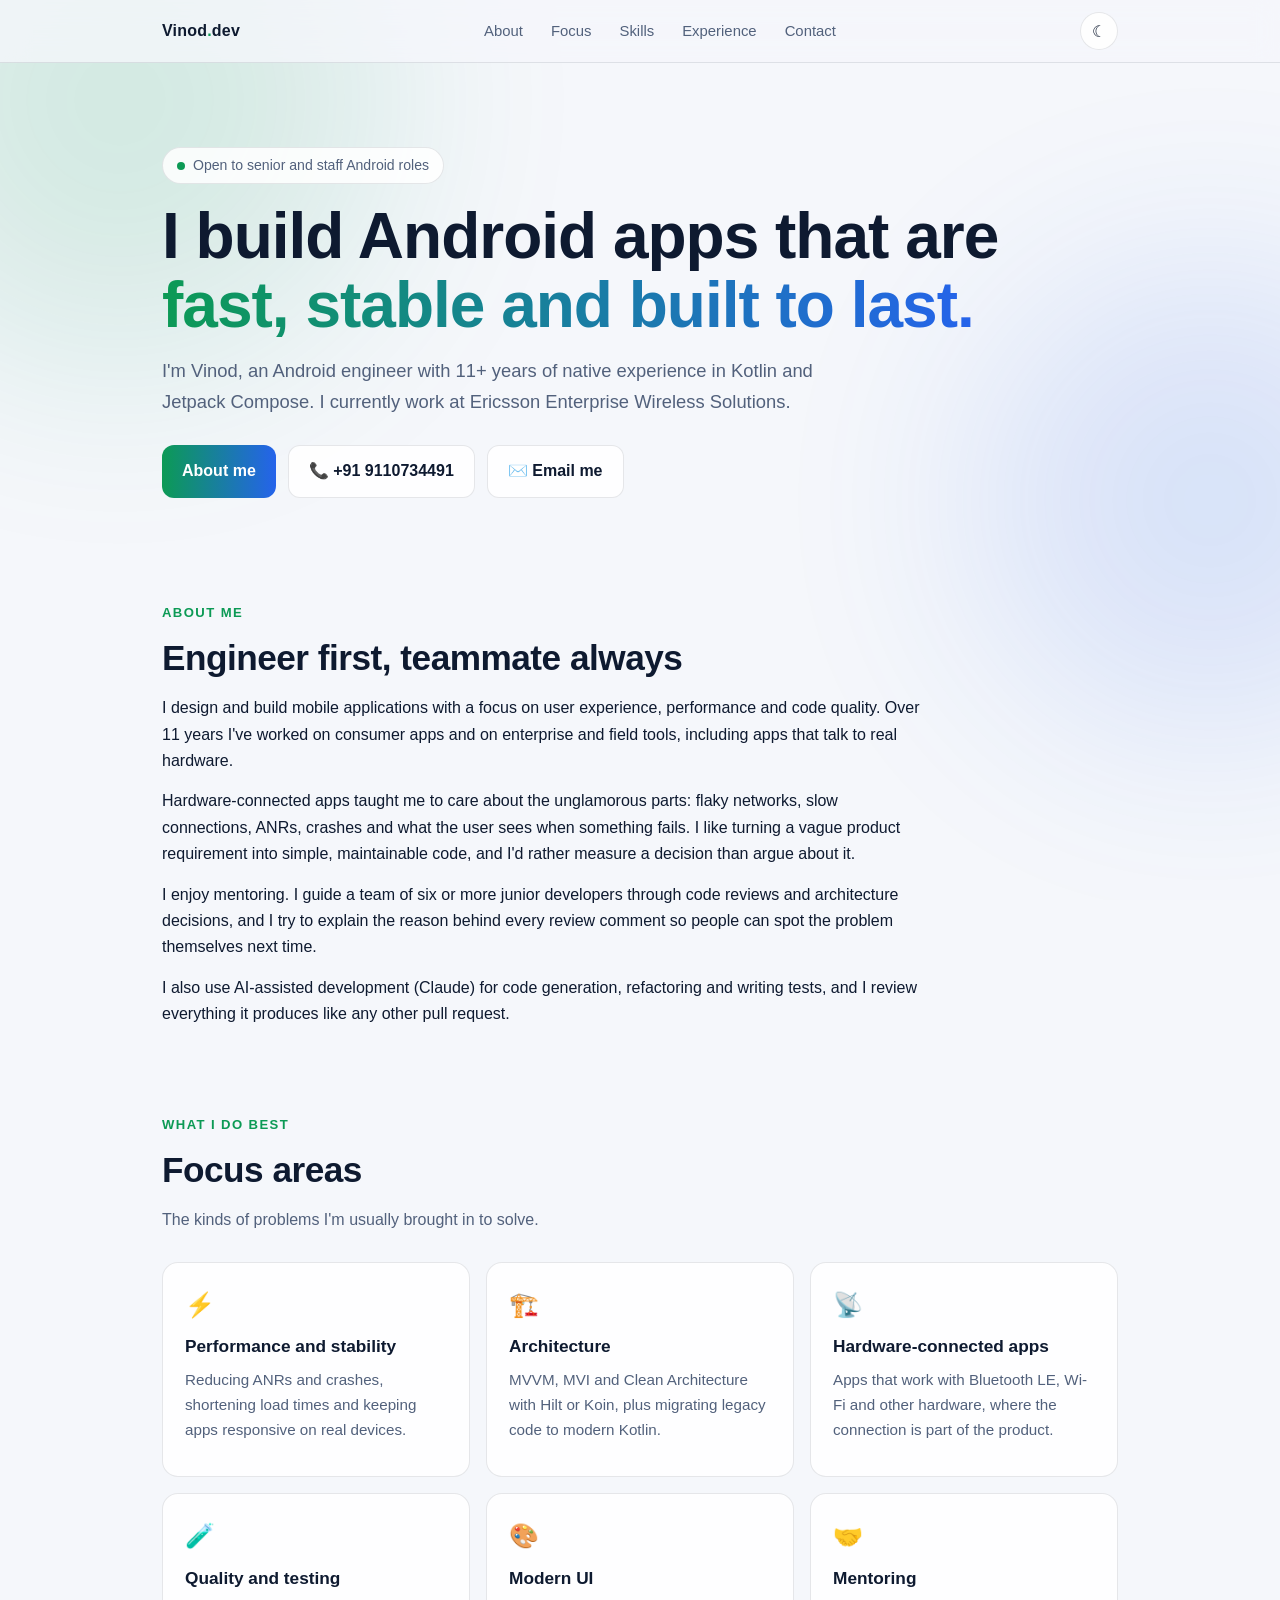
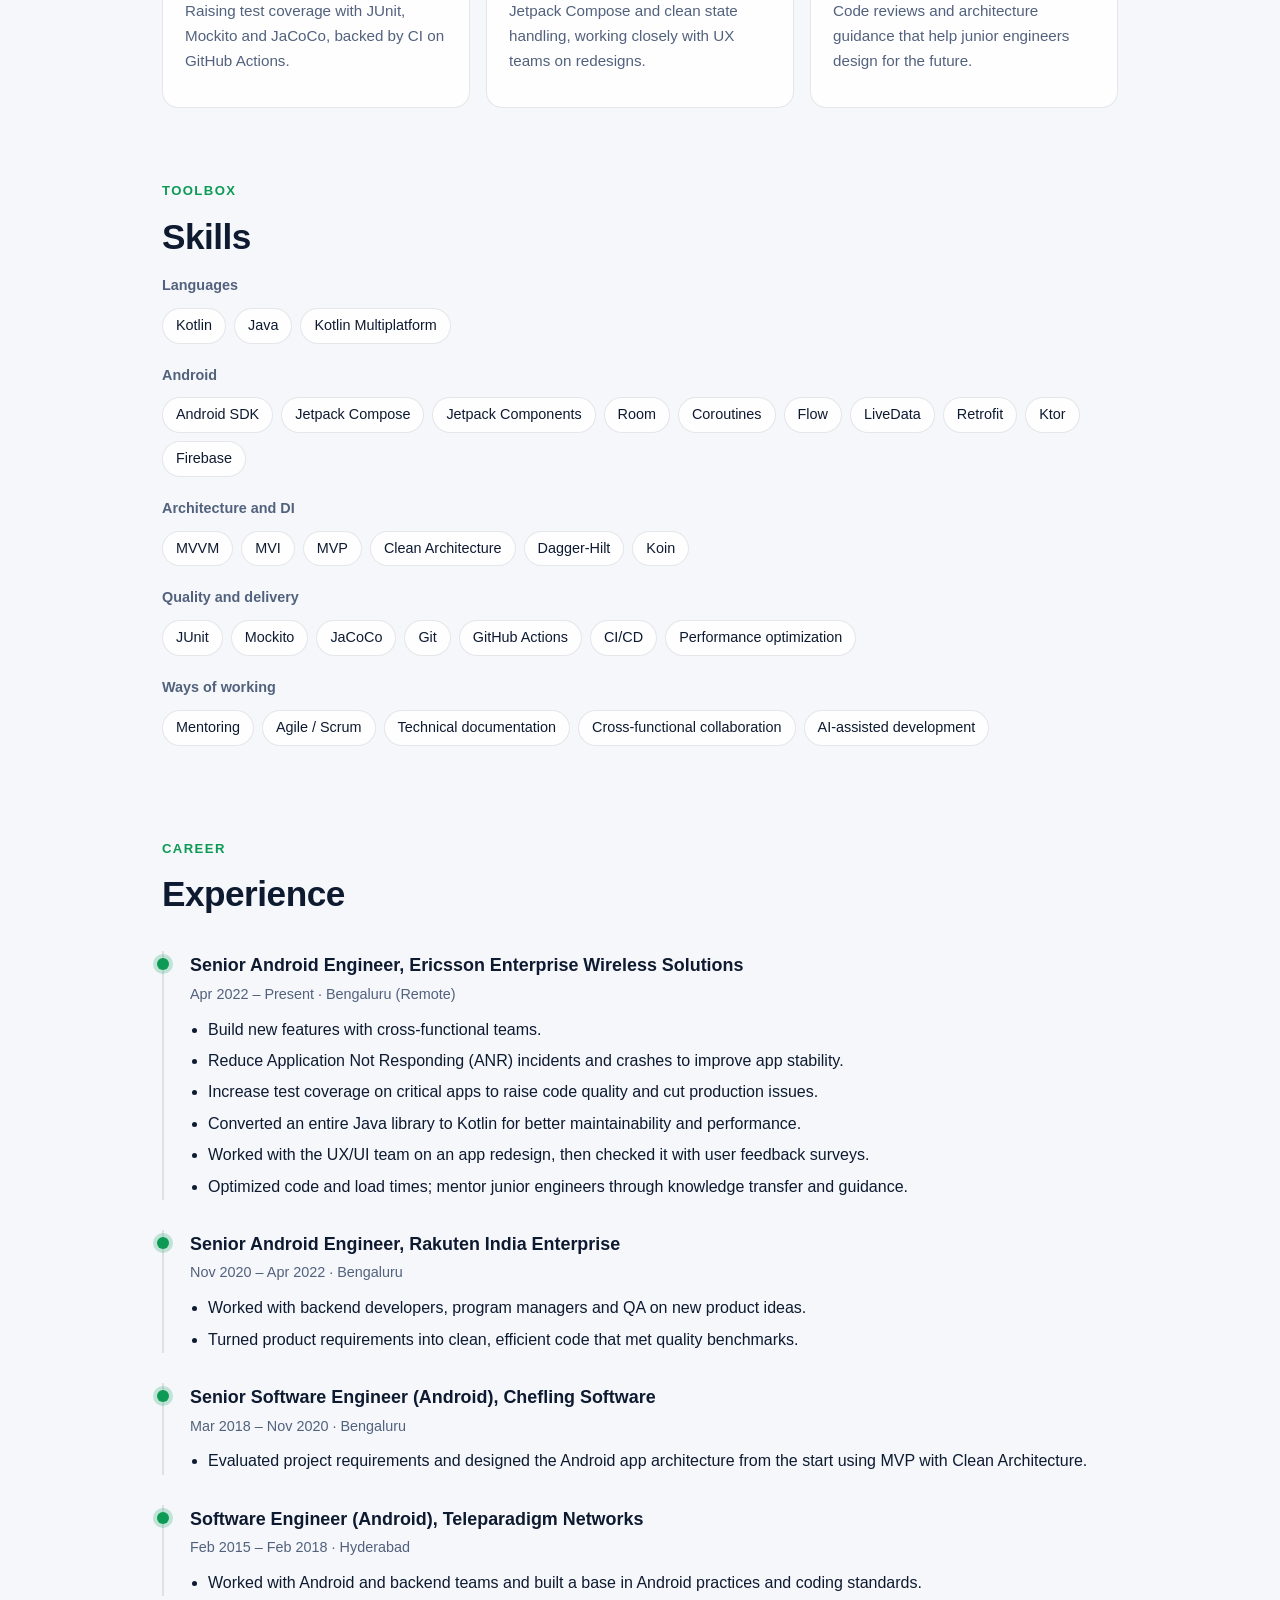
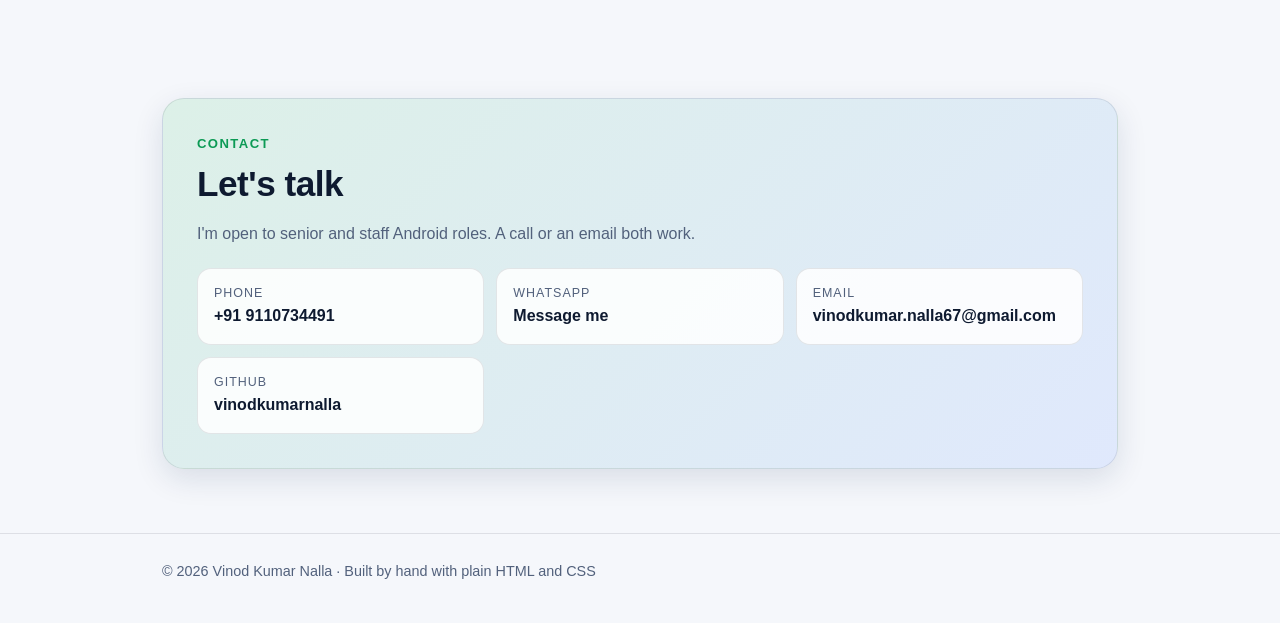
==== commit fe8c3a4f: "Remove facts panel and principles; update job titles" ====
--- a/index.html
+++ b/index.html
@@ -141,7 +141,7 @@
   .card p { margin: 0 0 12px; color: var(--muted); font-size: .95rem; flex: 1; }
   .card a.link { font-weight: 600; font-size: .94rem; }
 
-  .about-grid { display: grid; grid-template-columns: 1.6fr 1fr; gap: 28px; align-items: start; }
+  .about-grid { display: block; max-width: 760px; }
   @media (max-width: 800px) { .about-grid { grid-template-columns: 1fr; } }
   .about-grid p { margin: 0 0 14px; }
   .facts { background: var(--surface); border: 1px solid var(--border); border-radius: var(--radius); padding: 20px; }
@@ -211,7 +211,6 @@
     <nav class="links" id="links" aria-label="Primary">
       <a href="#about">About</a>
       <a href="#focus">Focus</a>
-      <a href="#principles">Principles</a>
       <a href="#skills">Skills</a>
       <a href="#experience">Experience</a>
       <a href="#contact">Contact</a>
@@ -265,15 +264,6 @@
           review everything it produces like any other pull request.
         </p>
       </div>
-      <aside class="facts">
-        <dl>
-          <dt>Role</dt><dd>Android Engineer</dd>
-          <dt>Company</dt><dd>Ericsson Enterprise Wireless Solutions</dd>
-          <dt>Works from</dt><dd>India (Bengaluru team, remote)</dd>
-          <dt>Languages</dt><dd>English, Telugu</dd>
-          <dt>Education</dt><dd>B.Tech, ECE (2014)</dd>
-        </dl>
-      </aside>
     </div>
   </section>
 
@@ -292,16 +282,6 @@
   </section>
 
 
-  <section id="principles" class="reveal">
-    <div class="eyebrow">How I work</div>
-    <h2>Principles</h2>
-    <div class="grid cols-4">
-      <div class="card"><h3>Wrap before you rewrite</h3><p>When the deadline is short, add a layer around what works. Rewrites can plug into it later.</p></div>
-      <div class="card"><h3>Measure, then argue</h3><p>A small demo with numbers settles a debate faster than opinions.</p></div>
-      <div class="card"><h3>Design APIs that can grow</h3><p>Pick structures that accept new fields without breaking old callers.</p></div>
-      <div class="card"><h3>Explain the why</h3><p>A review comment with a reason teaches. One without a reason only corrects.</p></div>
-    </div>
-  </section>
 
   <section id="skills" class="reveal">
     <div class="eyebrow">Toolbox</div>
@@ -324,7 +304,7 @@
     <p class="sub"></p>
 
     <div class="job">
-      <h3>Android Engineer, Ericsson Enterprise Wireless Solutions</h3>
+      <h3>Senior Android Engineer, Ericsson Enterprise Wireless Solutions</h3>
       <div class="meta">Apr 2022 – Present · Bengaluru (Remote)</div>
       <ul>
         <li>Build new features with cross-functional teams.</li>
@@ -337,7 +317,7 @@
     </div>
 
     <div class="job">
-      <h3>Software Engineer 2 (Android), Rakuten India Enterprise</h3>
+      <h3>Senior Android Engineer, Rakuten India Enterprise</h3>
       <div class="meta">Nov 2020 – Apr 2022 · Bengaluru</div>
       <ul>
         <li>Worked with backend developers, program managers and QA on new product ideas.</li>
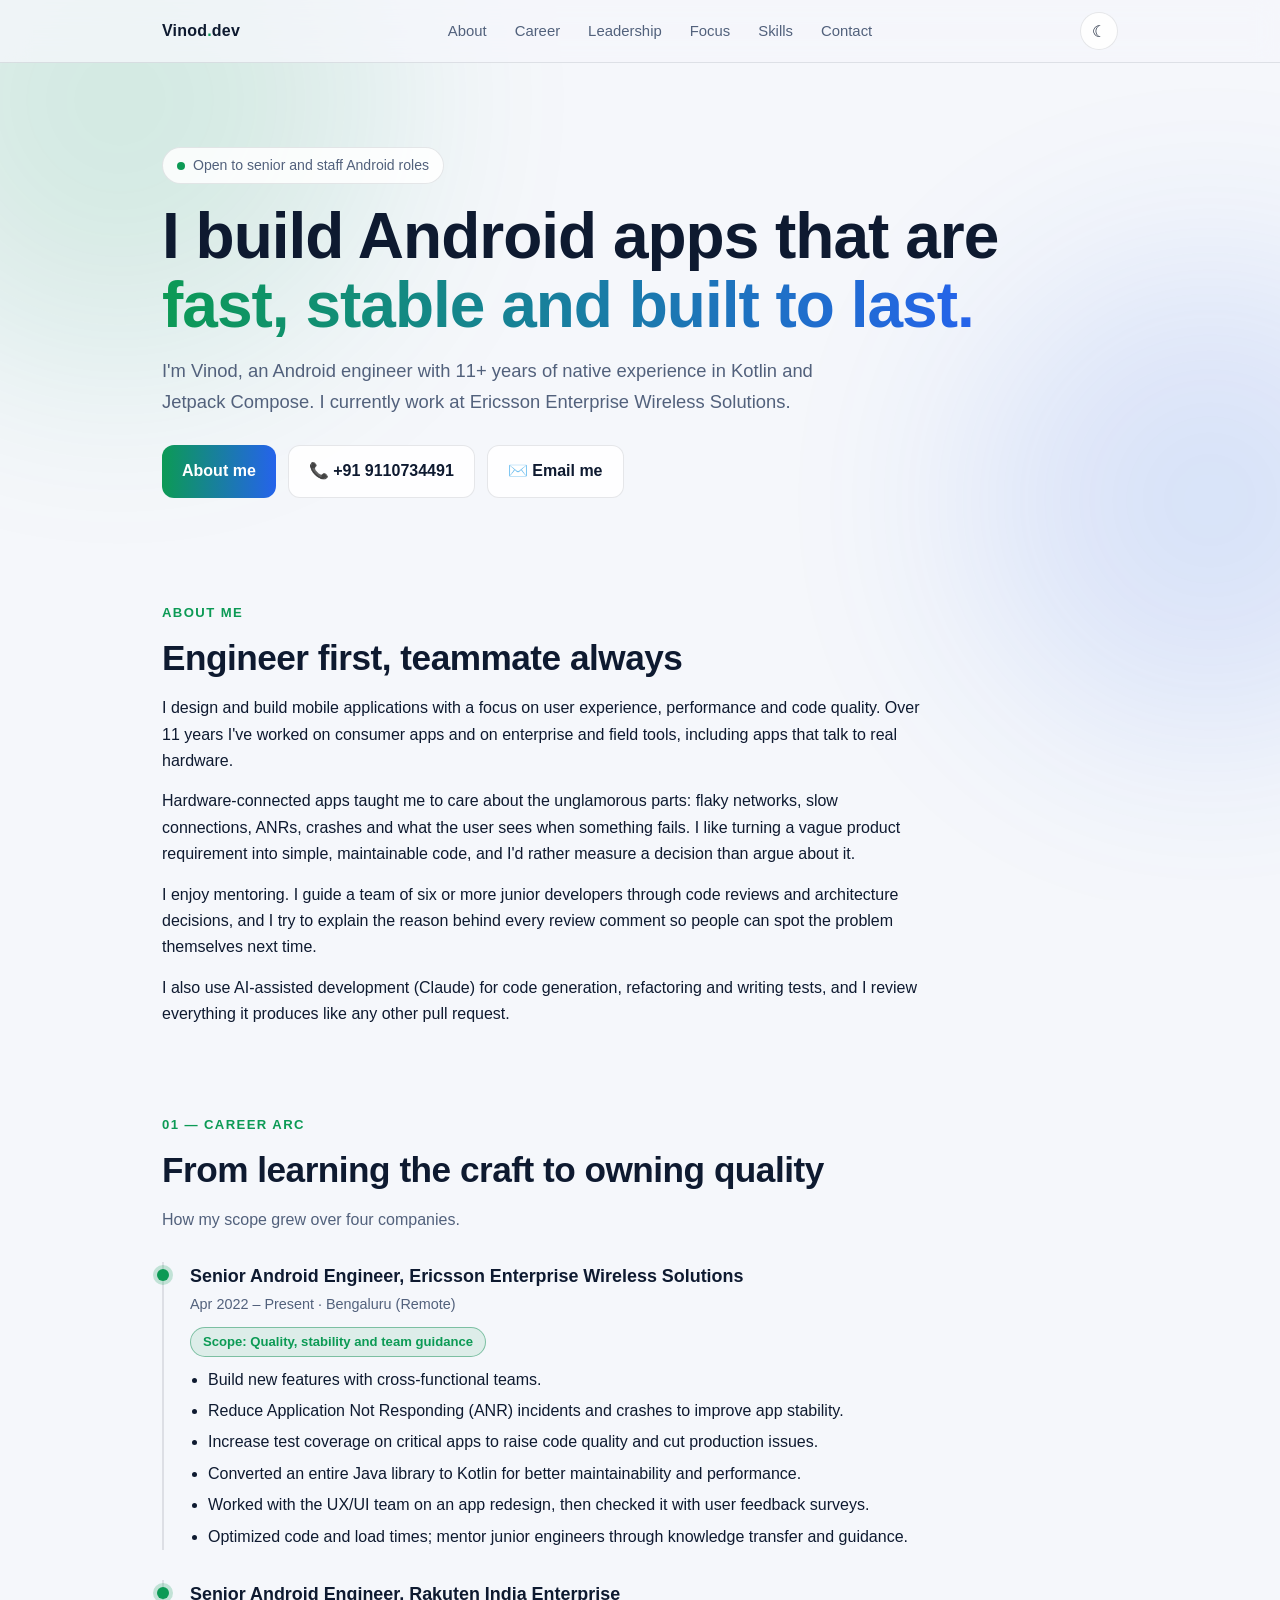
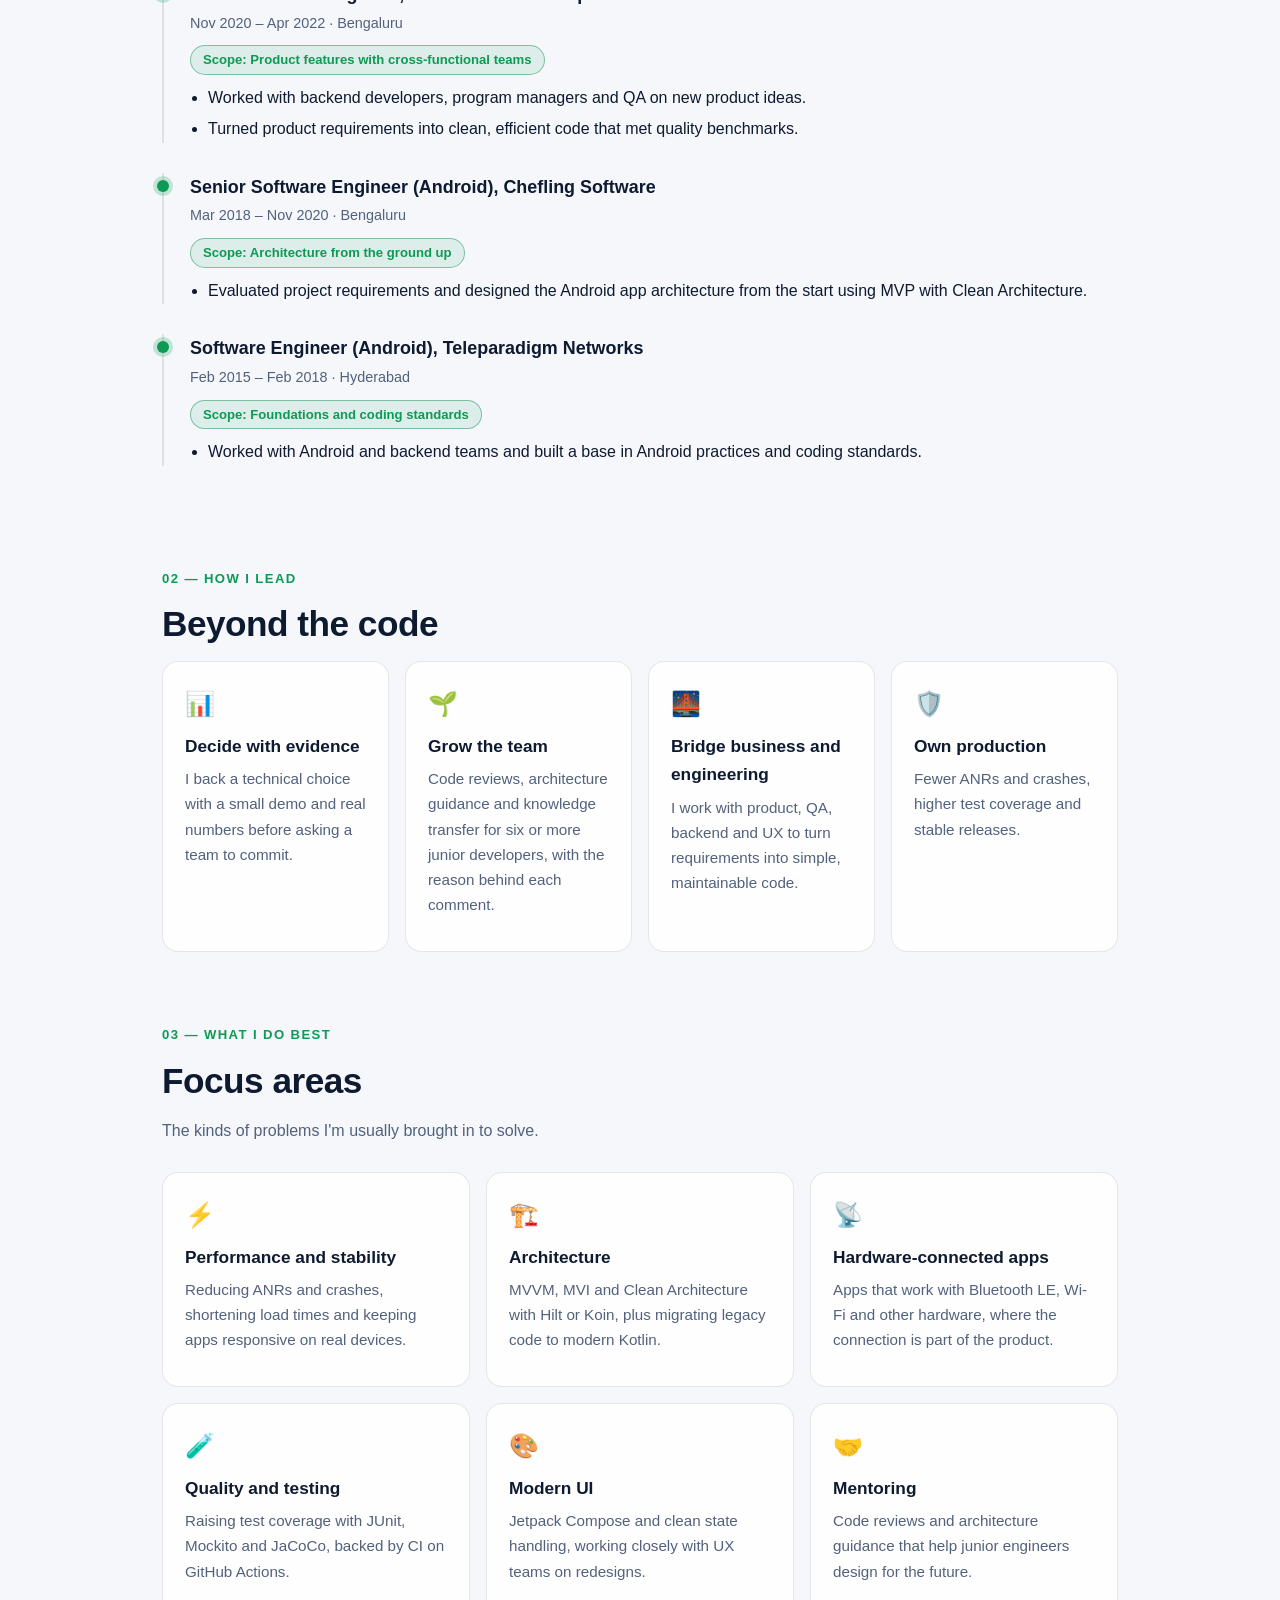
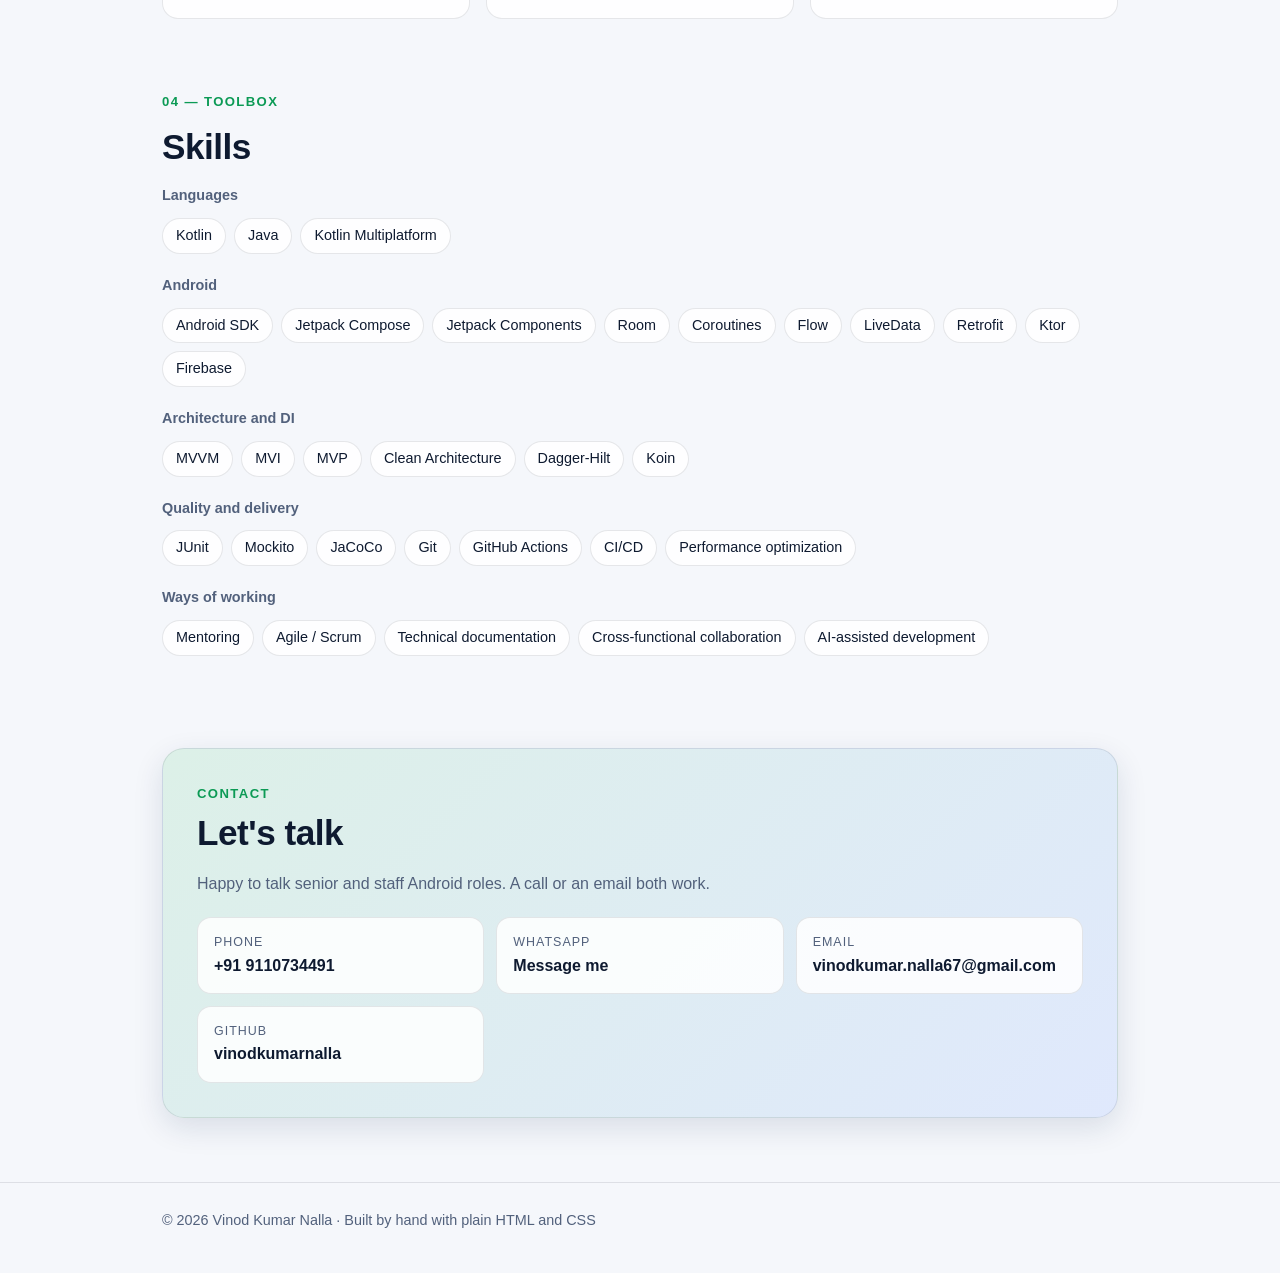
==== commit 8195af0b: "Restructure into numbered sections: career arc, how I lead, focus, toolbox" ====
--- a/index.html
+++ b/index.html
@@ -174,6 +174,7 @@
   }
   .job h3 { margin: 0; font-size: 1.12rem; }
   .job .meta { color: var(--muted); font-size: .9rem; margin: 2px 0 10px; }
+  .scope { display: inline-block; margin: 0 0 10px; padding: 3px 12px; font-size: .82rem; font-weight: 600; color: var(--accent); border: 1px solid color-mix(in srgb, var(--accent) 40%, var(--border)); background: color-mix(in srgb, var(--accent) 10%, transparent); border-radius: 999px; }
   .job ul { margin: 0; padding-left: 18px; }
   .job li { margin-bottom: 5px; }
 
@@ -210,9 +211,10 @@
     <a class="brand" href="#top">Vinod<span>.</span>dev</a>
     <nav class="links" id="links" aria-label="Primary">
       <a href="#about">About</a>
+      <a href="#career">Career</a>
+      <a href="#lead">Leadership</a>
       <a href="#focus">Focus</a>
       <a href="#skills">Skills</a>
-      <a href="#experience">Experience</a>
       <a href="#contact">Contact</a>
     </nav>
     <div style="display:flex;gap:8px">
@@ -238,6 +240,13 @@
     </div>
 
   </div>
+
+
+
+
+
+
+
 
   <section id="about" class="reveal">
     <div class="eyebrow">About me</div>
@@ -267,8 +276,64 @@
     </div>
   </section>
 
+  <section id="career" class="reveal">
+    <div class="eyebrow">01 — Career arc</div>
+    <h2>From learning the craft to owning quality</h2>
+    <p class="sub">How my scope grew over four companies.</p>
+
+    <div class="job">
+      <h3>Senior Android Engineer, Ericsson Enterprise Wireless Solutions</h3>
+      <div class="meta">Apr 2022 – Present · Bengaluru (Remote)</div>
+      <span class="scope">Scope: Quality, stability and team guidance</span>
+      <ul>
+        <li>Build new features with cross-functional teams.</li>
+        <li>Reduce Application Not Responding (ANR) incidents and crashes to improve app stability.</li>
+        <li>Increase test coverage on critical apps to raise code quality and cut production issues.</li>
+        <li>Converted an entire Java library to Kotlin for better maintainability and performance.</li>
+        <li>Worked with the UX/UI team on an app redesign, then checked it with user feedback surveys.</li>
+        <li>Optimized code and load times; mentor junior engineers through knowledge transfer and guidance.</li>
+      </ul>
+    </div>
+    <div class="job">
+      <h3>Senior Android Engineer, Rakuten India Enterprise</h3>
+      <div class="meta">Nov 2020 – Apr 2022 · Bengaluru</div>
+      <span class="scope">Scope: Product features with cross-functional teams</span>
+      <ul>
+        <li>Worked with backend developers, program managers and QA on new product ideas.</li>
+        <li>Turned product requirements into clean, efficient code that met quality benchmarks.</li>
+      </ul>
+    </div>
+    <div class="job">
+      <h3>Senior Software Engineer (Android), Chefling Software</h3>
+      <div class="meta">Mar 2018 – Nov 2020 · Bengaluru</div>
+      <span class="scope">Scope: Architecture from the ground up</span>
+      <ul>
+        <li>Evaluated project requirements and designed the Android app architecture from the start using MVP with Clean Architecture.</li>
+      </ul>
+    </div>
+    <div class="job">
+      <h3>Software Engineer (Android), Teleparadigm Networks</h3>
+      <div class="meta">Feb 2015 – Feb 2018 · Hyderabad</div>
+      <span class="scope">Scope: Foundations and coding standards</span>
+      <ul>
+        <li>Worked with Android and backend teams and built a base in Android practices and coding standards.</li>
+      </ul>
+    </div>
+  </section>
+
+  <section id="lead" class="reveal">
+    <div class="eyebrow">02 — How I lead</div>
+    <h2>Beyond the code</h2>
+    <div class="grid cols-4">
+      <div class="card"><div class="ico">📊</div><h3>Decide with evidence</h3><p>I back a technical choice with a small demo and real numbers before asking a team to commit.</p></div>
+      <div class="card"><div class="ico">🌱</div><h3>Grow the team</h3><p>Code reviews, architecture guidance and knowledge transfer for six or more junior developers, with the reason behind each comment.</p></div>
+      <div class="card"><div class="ico">🌉</div><h3>Bridge business and engineering</h3><p>I work with product, QA, backend and UX to turn requirements into simple, maintainable code.</p></div>
+      <div class="card"><div class="ico">🛡️</div><h3>Own production</h3><p>Fewer ANRs and crashes, higher test coverage and stable releases.</p></div>
+    </div>
+  </section>
+
   <section id="focus" class="reveal">
-    <div class="eyebrow">What I do best</div>
+    <div class="eyebrow">03 — What I do best</div>
     <h2>Focus areas</h2>
     <p class="sub">The kinds of problems I'm usually brought in to solve.</p>
     <div class="grid cols-3">
@@ -281,10 +346,8 @@
     </div>
   </section>
 
-
-
   <section id="skills" class="reveal">
-    <div class="eyebrow">Toolbox</div>
+    <div class="eyebrow">04 — Toolbox</div>
     <h2>Skills</h2>
     <div class="skill-group"><h3>Languages</h3>
       <div class="chips"><span class="chip">Kotlin</span><span class="chip">Java</span><span class="chip">Kotlin Multiplatform</span></div></div>
@@ -298,56 +361,11 @@
       <div class="chips"><span class="chip">Mentoring</span><span class="chip">Agile / Scrum</span><span class="chip">Technical documentation</span><span class="chip">Cross-functional collaboration</span><span class="chip">AI-assisted development</span></div></div>
   </section>
 
-  <section id="experience" class="reveal">
-    <div class="eyebrow">Career</div>
-    <h2>Experience</h2>
-    <p class="sub"></p>
-
-    <div class="job">
-      <h3>Senior Android Engineer, Ericsson Enterprise Wireless Solutions</h3>
-      <div class="meta">Apr 2022 – Present · Bengaluru (Remote)</div>
-      <ul>
-        <li>Build new features with cross-functional teams.</li>
-        <li>Reduce Application Not Responding (ANR) incidents and crashes to improve app stability.</li>
-        <li>Increase test coverage on critical apps to raise code quality and cut production issues.</li>
-        <li>Converted an entire Java library to Kotlin for better maintainability and performance.</li>
-        <li>Worked with the UX/UI team on an app redesign, then checked it with user feedback surveys.</li>
-        <li>Optimized code and load times; mentor junior engineers through knowledge transfer and guidance.</li>
-      </ul>
-    </div>
-
-    <div class="job">
-      <h3>Senior Android Engineer, Rakuten India Enterprise</h3>
-      <div class="meta">Nov 2020 – Apr 2022 · Bengaluru</div>
-      <ul>
-        <li>Worked with backend developers, program managers and QA on new product ideas.</li>
-        <li>Turned product requirements into clean, efficient code that met quality benchmarks.</li>
-      </ul>
-    </div>
-
-    <div class="job">
-      <h3>Senior Software Engineer (Android), Chefling Software</h3>
-      <div class="meta">Mar 2018 – Nov 2020 · Bengaluru</div>
-      <ul>
-        <li>Evaluated project requirements and designed the Android app architecture from the start using MVP with Clean Architecture.</li>
-      </ul>
-    </div>
-
-    <div class="job">
-      <h3>Software Engineer (Android), Teleparadigm Networks</h3>
-      <div class="meta">Feb 2015 – Feb 2018 · Hyderabad</div>
-      <ul>
-        <li>Worked with Android and backend teams and built a base in Android practices and coding standards.</li>
-      </ul>
-    </div>
-  </section>
-
-
   <section id="contact" class="reveal">
     <div class="contact-box">
       <div class="eyebrow">Contact</div>
       <h2>Let's talk</h2>
-      <p class="sub" style="margin-bottom:0">I'm open to senior and staff Android roles. A call or an email both work.</p>
+      <p class="sub" style="margin-bottom:0">Happy to talk senior and staff Android roles. A call or an email both work.</p>
       <div class="contact-list">
         <a class="contact-item" href="tel:+919110734491"><small>Phone</small><strong>+91 9110734491</strong></a>
         <a class="contact-item" href="https://wa.me/919110734491" target="_blank" rel="noopener"><small>WhatsApp</small><strong>Message me</strong></a>
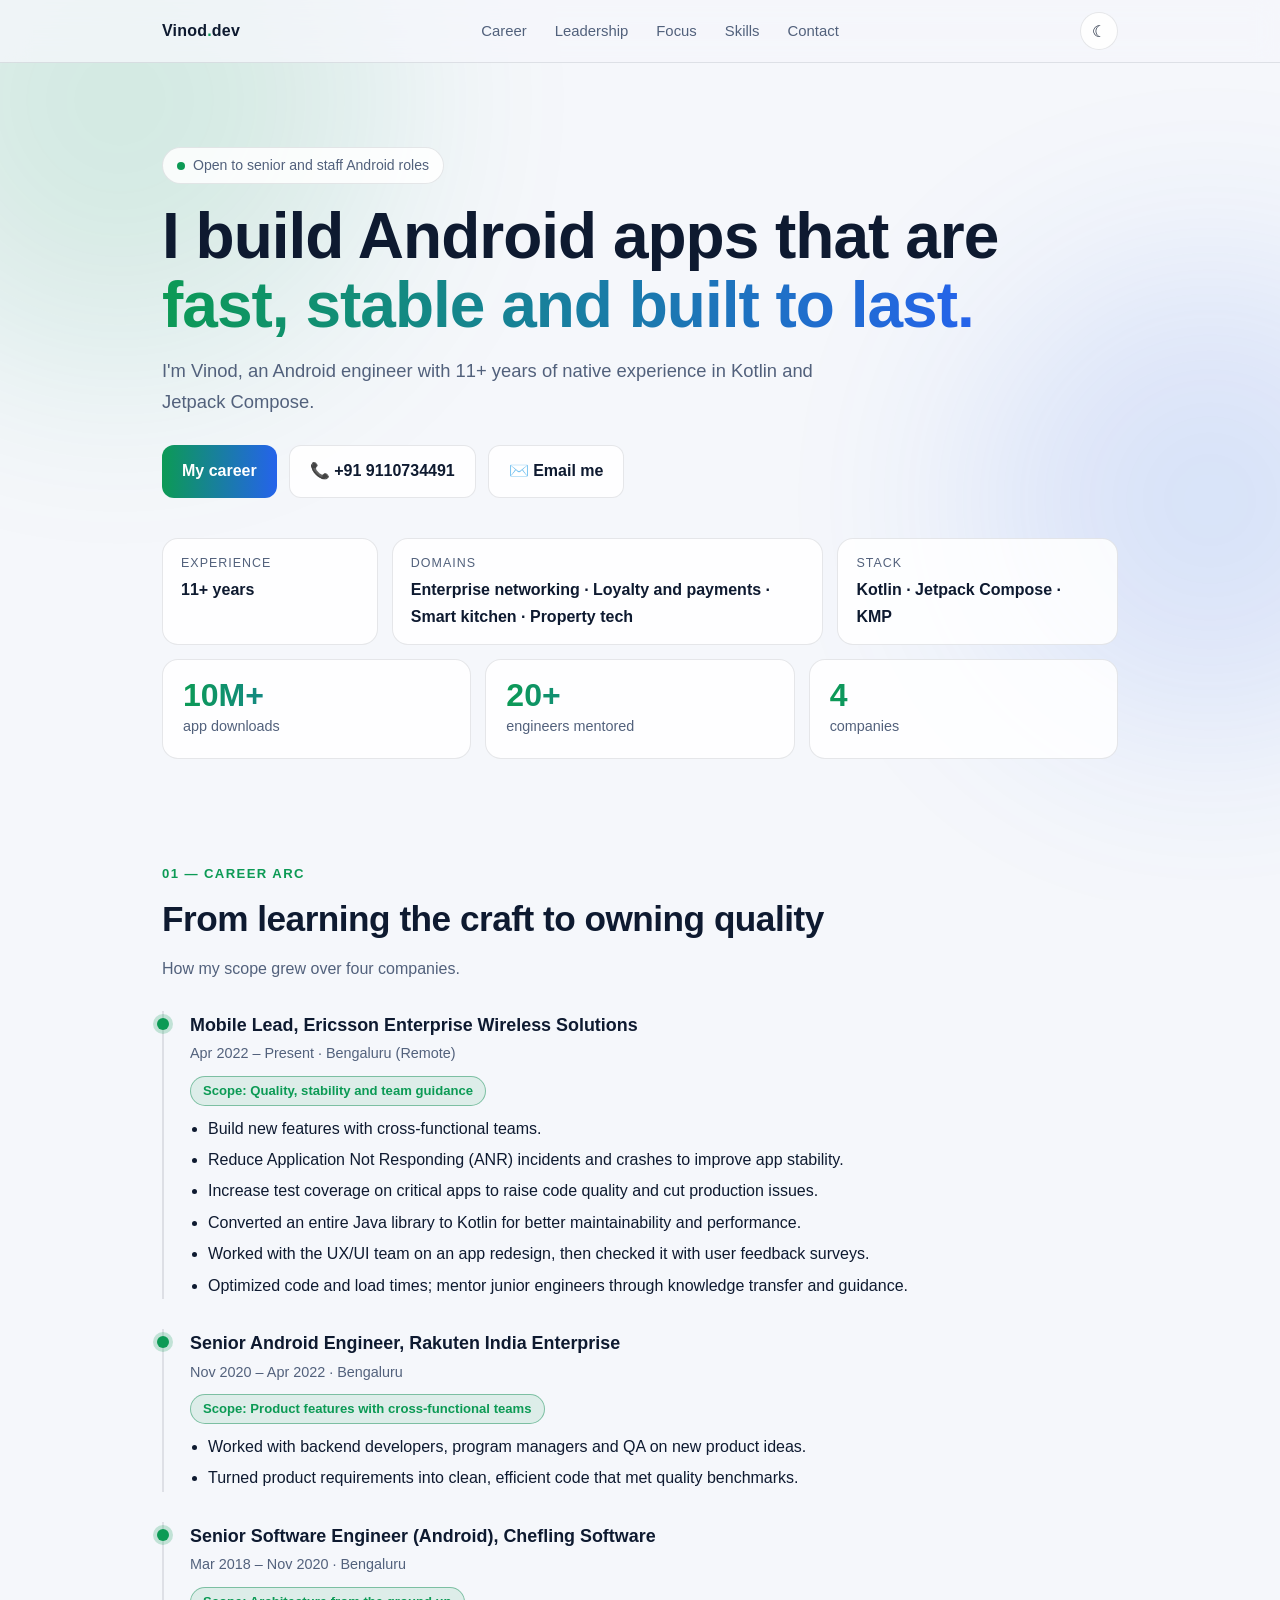
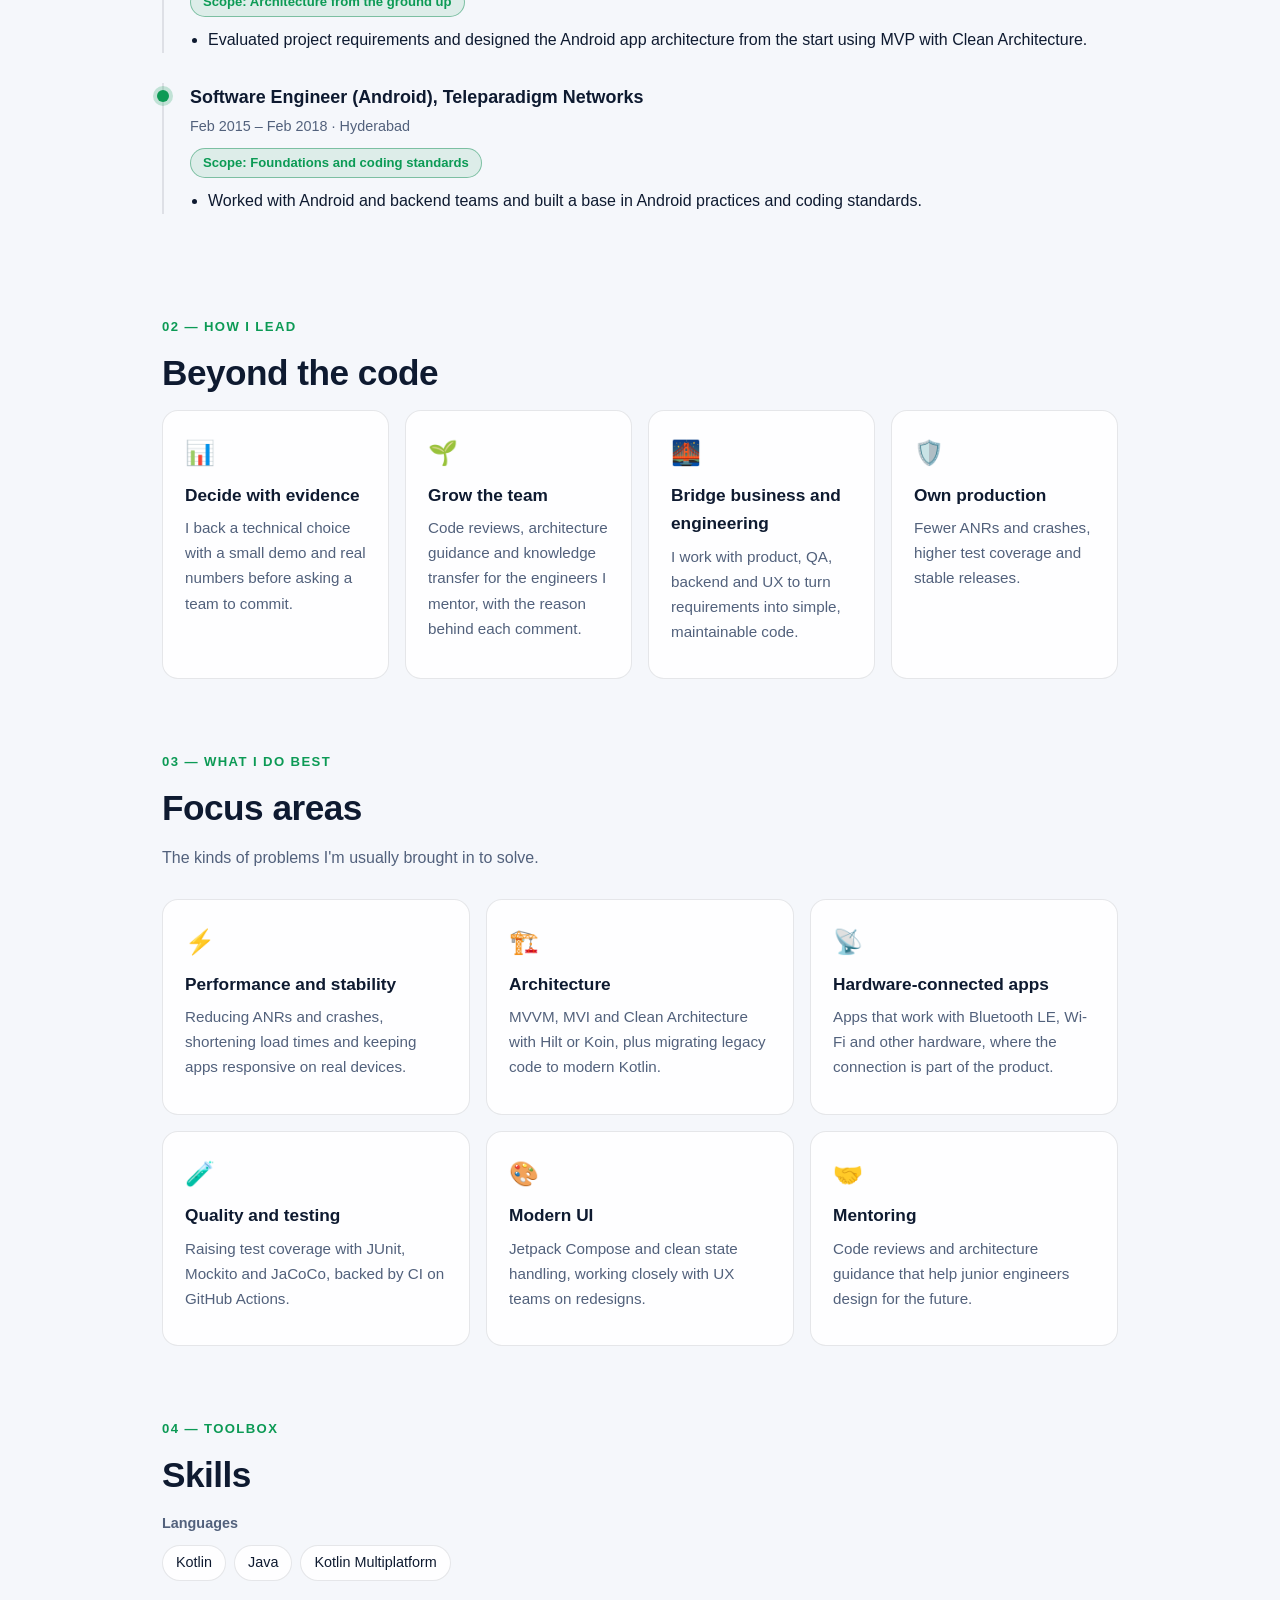
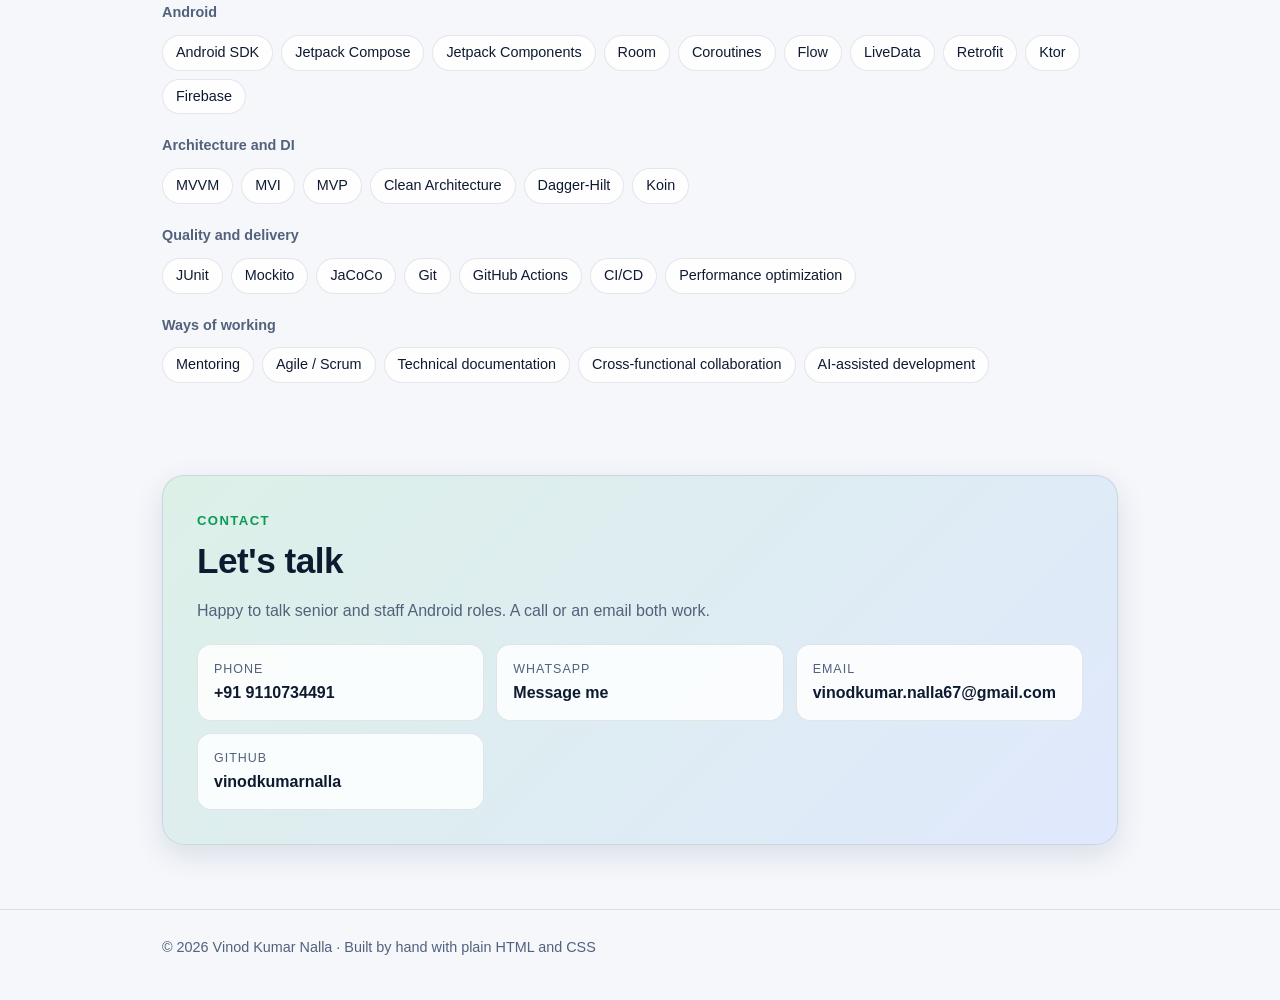
==== commit 84b186a8: "Replace About with domains and stats; Ericsson title to Mobile Lead" ====
--- a/index.html
+++ b/index.html
@@ -115,7 +115,12 @@
   .btn.primary { background: linear-gradient(90deg, var(--accent), var(--accent-2)); color: var(--accent-ink); border: 0; }
   .btn.primary:hover { filter: brightness(1.07); }
 
-  .stats { display: grid; grid-template-columns: repeat(auto-fit, minmax(170px, 1fr)); gap: 14px; margin-top: 44px; }
+  .quick { display: grid; grid-template-columns: 1fr 2fr 1.3fr; gap: 14px; margin: 40px 0 0; }
+  .quick > div { background: var(--surface); border: 1px solid var(--border); border-radius: var(--radius); padding: 14px 18px; }
+  .quick dt { color: var(--muted); font-size: .78rem; text-transform: uppercase; letter-spacing: 1px; }
+  .quick dd { margin: 4px 0 0; font-weight: 600; }
+  @media (max-width: 800px) { .quick { grid-template-columns: 1fr; } }
+  .stats { display: grid; grid-template-columns: repeat(auto-fit, minmax(170px, 1fr)); gap: 14px; margin-top: 14px; }
   .stat { background: var(--surface); border: 1px solid var(--border); border-radius: var(--radius); padding: 18px 20px; }
   .stat b { display: block; font-size: 2rem; line-height: 1.1; }
   .stat span { color: var(--muted); font-size: .9rem; }
@@ -210,7 +215,6 @@
   <div class="wrap">
     <a class="brand" href="#top">Vinod<span>.</span>dev</a>
     <nav class="links" id="links" aria-label="Primary">
-      <a href="#about">About</a>
       <a href="#career">Career</a>
       <a href="#lead">Leadership</a>
       <a href="#focus">Focus</a>
@@ -231,14 +235,25 @@
     <h1>I build Android apps that are <span class="gradient-text">fast, stable and built to last.</span></h1>
     <p class="lead">
       I'm Vinod, an Android engineer with 11+ years of native experience in Kotlin and Jetpack Compose.
-      I currently work at Ericsson Enterprise Wireless Solutions.
     </p>
     <div class="btns">
-      <a class="btn primary" href="#about">About me</a>
+      <a class="btn primary" href="#career">My career</a>
       <a class="btn" href="tel:+919110734491">📞 +91 9110734491</a>
       <a class="btn" href="mailto:vinodkumar.nalla67@gmail.com">✉️ Email me</a>
     </div>
 
+    <dl class="quick">
+      <div><dt>Experience</dt><dd>11+ years</dd></div>
+      <div><dt>Domains</dt><dd>Enterprise networking · Loyalty and payments · Smart kitchen · Property tech</dd></div>
+      <div><dt>Stack</dt><dd>Kotlin · Jetpack Compose · KMP</dd></div>
+    </dl>
+
+    <div class="stats">
+      <div class="stat"><b class="gradient-text">10M+</b><span>app downloads</span></div>
+      <div class="stat"><b class="gradient-text">20+</b><span>engineers mentored</span></div>
+      <div class="stat"><b class="gradient-text">4</b><span>companies</span></div>
+    </div>
+
   </div>
 
 
@@ -248,33 +263,6 @@
 
 
 
-  <section id="about" class="reveal">
-    <div class="eyebrow">About me</div>
-    <h2>Engineer first, teammate always</h2>
-    <div class="about-grid">
-      <div>
-        <p>
-          I design and build mobile applications with a focus on user experience, performance and code quality.
-          Over 11 years I've worked on consumer apps and on enterprise and field tools, including apps that talk to
-          real hardware.
-        </p>
-        <p>
-          Hardware-connected apps taught me to care about the unglamorous parts: flaky networks, slow connections,
-          ANRs, crashes and what the user sees when something fails. I like turning a vague product requirement into
-          simple, maintainable code, and I'd rather measure a decision than argue about it.
-        </p>
-        <p>
-          I enjoy mentoring. I guide a team of six or more junior developers through code reviews and architecture
-          decisions, and I try to explain the reason behind every review comment so people can spot the problem
-          themselves next time.
-        </p>
-        <p>
-          I also use AI-assisted development (Claude) for code generation, refactoring and writing tests, and I
-          review everything it produces like any other pull request.
-        </p>
-      </div>
-    </div>
-  </section>
 
   <section id="career" class="reveal">
     <div class="eyebrow">01 — Career arc</div>
@@ -282,7 +270,7 @@
     <p class="sub">How my scope grew over four companies.</p>
 
     <div class="job">
-      <h3>Senior Android Engineer, Ericsson Enterprise Wireless Solutions</h3>
+      <h3>Mobile Lead, Ericsson Enterprise Wireless Solutions</h3>
       <div class="meta">Apr 2022 – Present · Bengaluru (Remote)</div>
       <span class="scope">Scope: Quality, stability and team guidance</span>
       <ul>
@@ -326,7 +314,7 @@
     <h2>Beyond the code</h2>
     <div class="grid cols-4">
       <div class="card"><div class="ico">📊</div><h3>Decide with evidence</h3><p>I back a technical choice with a small demo and real numbers before asking a team to commit.</p></div>
-      <div class="card"><div class="ico">🌱</div><h3>Grow the team</h3><p>Code reviews, architecture guidance and knowledge transfer for six or more junior developers, with the reason behind each comment.</p></div>
+      <div class="card"><div class="ico">🌱</div><h3>Grow the team</h3><p>Code reviews, architecture guidance and knowledge transfer for the engineers I mentor, with the reason behind each comment.</p></div>
       <div class="card"><div class="ico">🌉</div><h3>Bridge business and engineering</h3><p>I work with product, QA, backend and UX to turn requirements into simple, maintainable code.</p></div>
       <div class="card"><div class="ico">🛡️</div><h3>Own production</h3><p>Fewer ANRs and crashes, higher test coverage and stable releases.</p></div>
     </div>
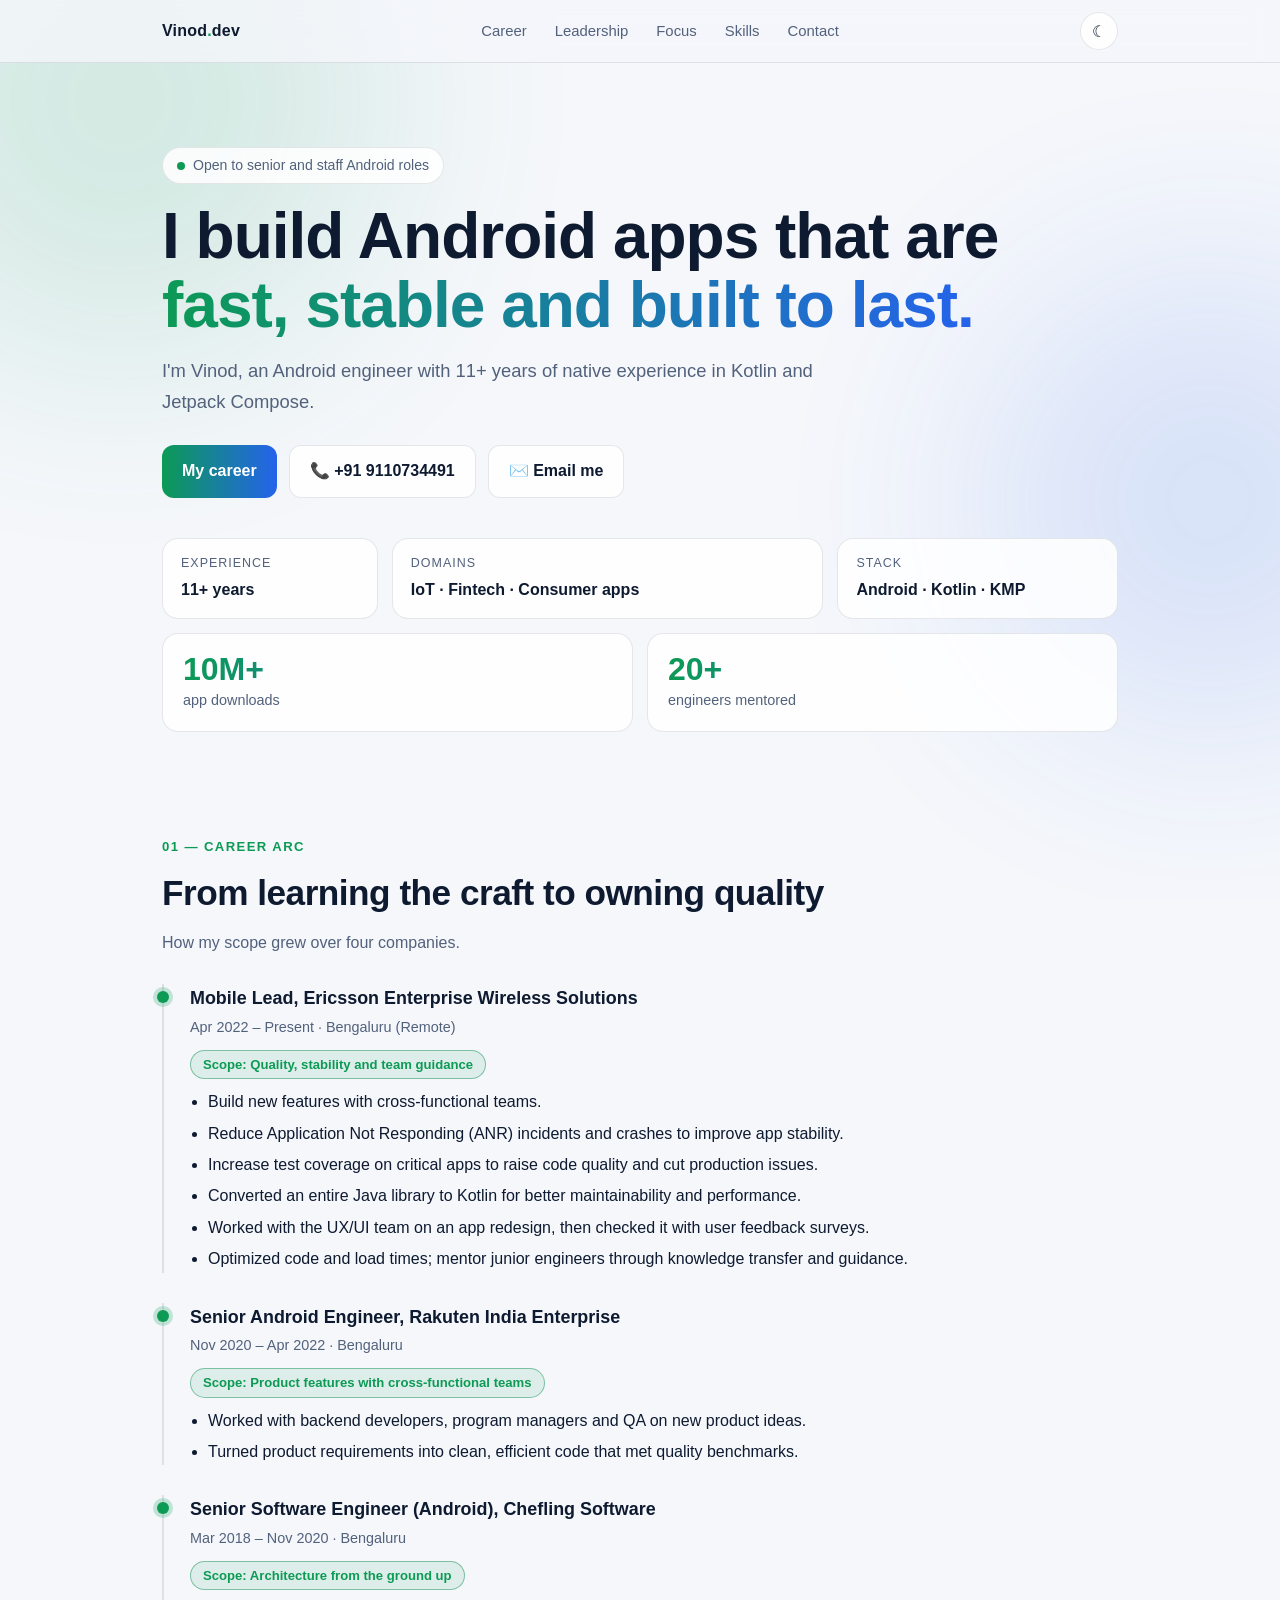
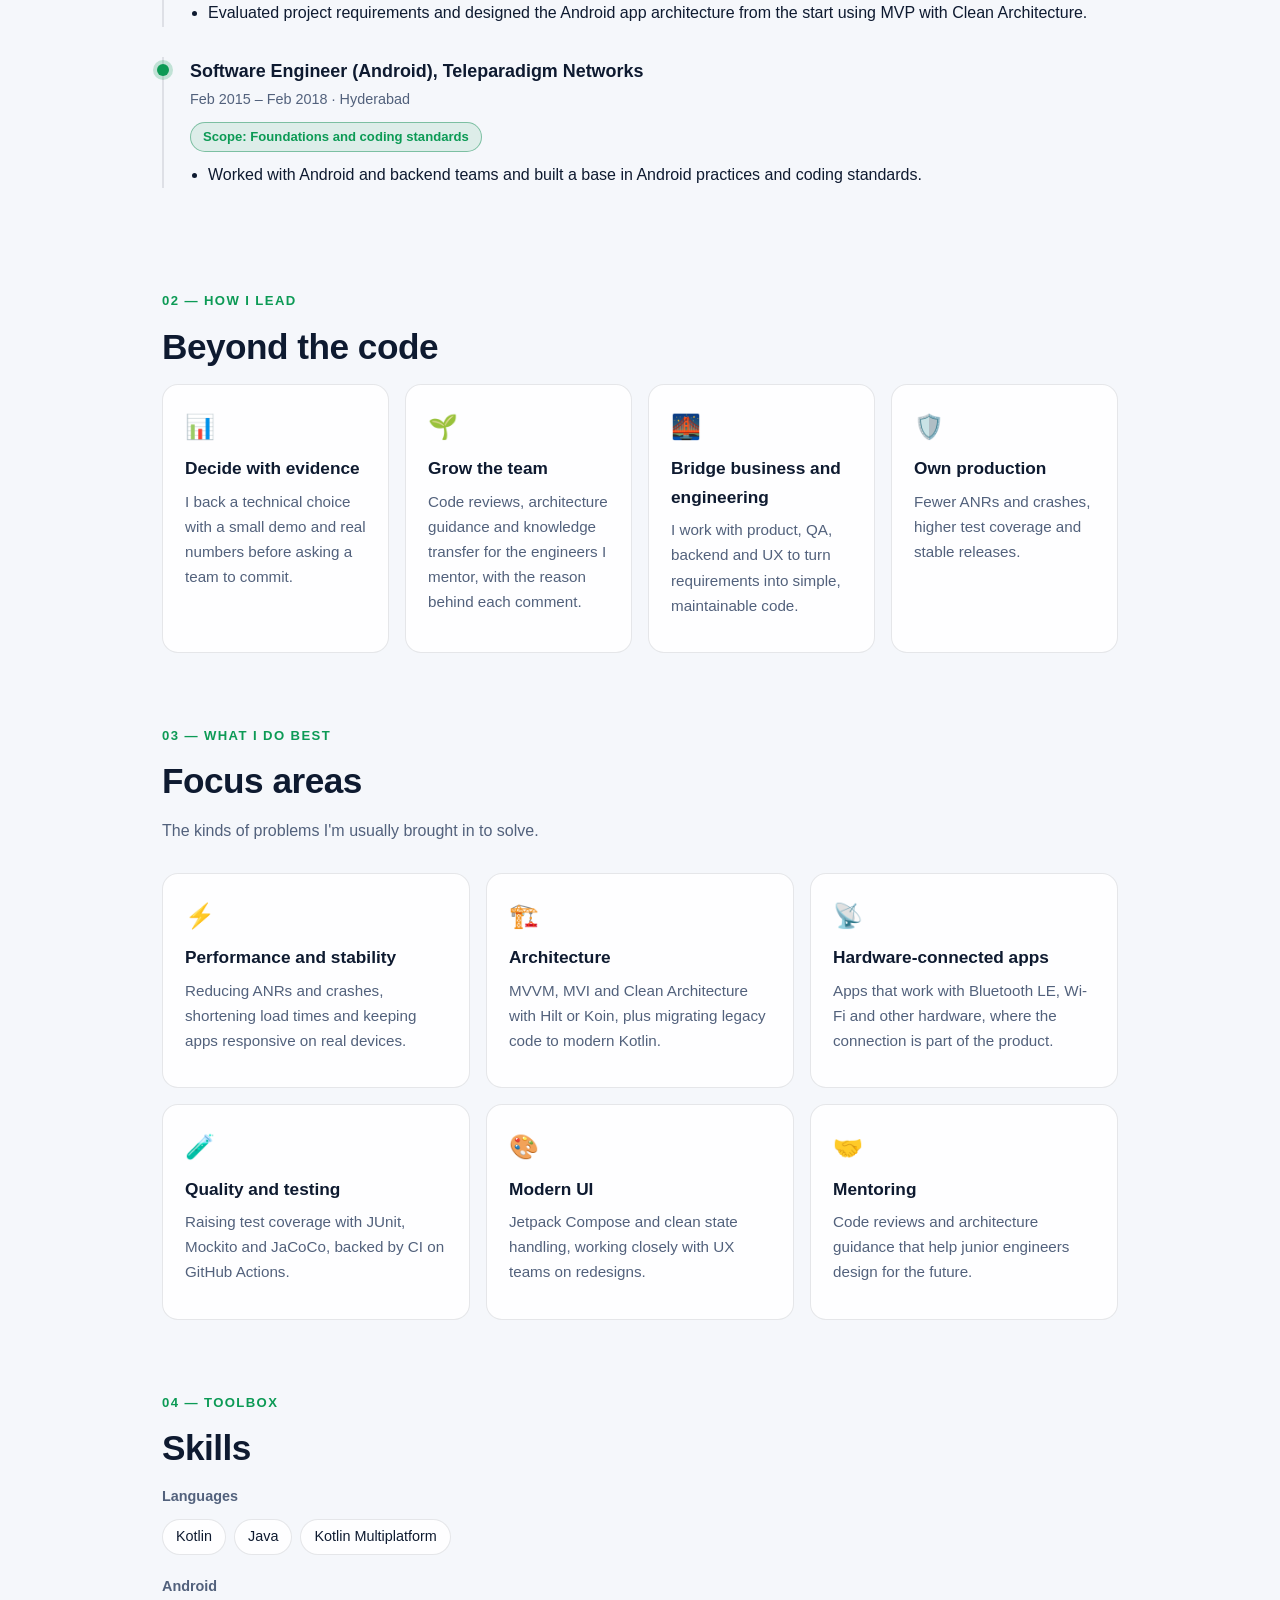
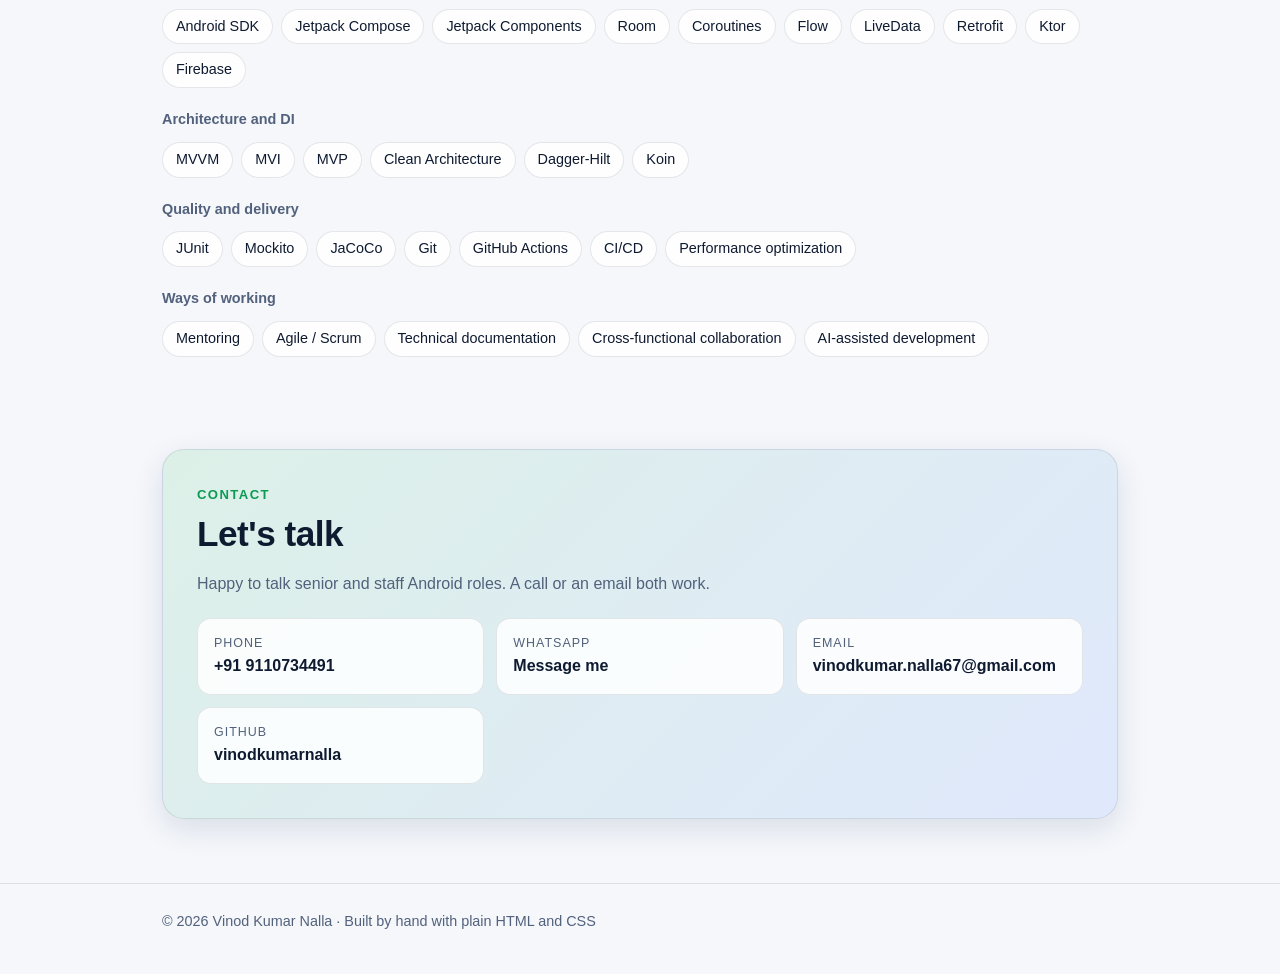
==== commit 84afb9e7: "Generalize domains and stack; remove companies stat" ====
--- a/index.html
+++ b/index.html
@@ -244,14 +244,13 @@
 
     <dl class="quick">
       <div><dt>Experience</dt><dd>11+ years</dd></div>
-      <div><dt>Domains</dt><dd>Enterprise networking · Loyalty and payments · Smart kitchen · Property tech</dd></div>
-      <div><dt>Stack</dt><dd>Kotlin · Jetpack Compose · KMP</dd></div>
+      <div><dt>Domains</dt><dd>IoT · Fintech · Consumer apps</dd></div>
+      <div><dt>Stack</dt><dd>Android · Kotlin · KMP</dd></div>
     </dl>
 
     <div class="stats">
       <div class="stat"><b class="gradient-text">10M+</b><span>app downloads</span></div>
       <div class="stat"><b class="gradient-text">20+</b><span>engineers mentored</span></div>
-      <div class="stat"><b class="gradient-text">4</b><span>companies</span></div>
     </div>
 
   </div>
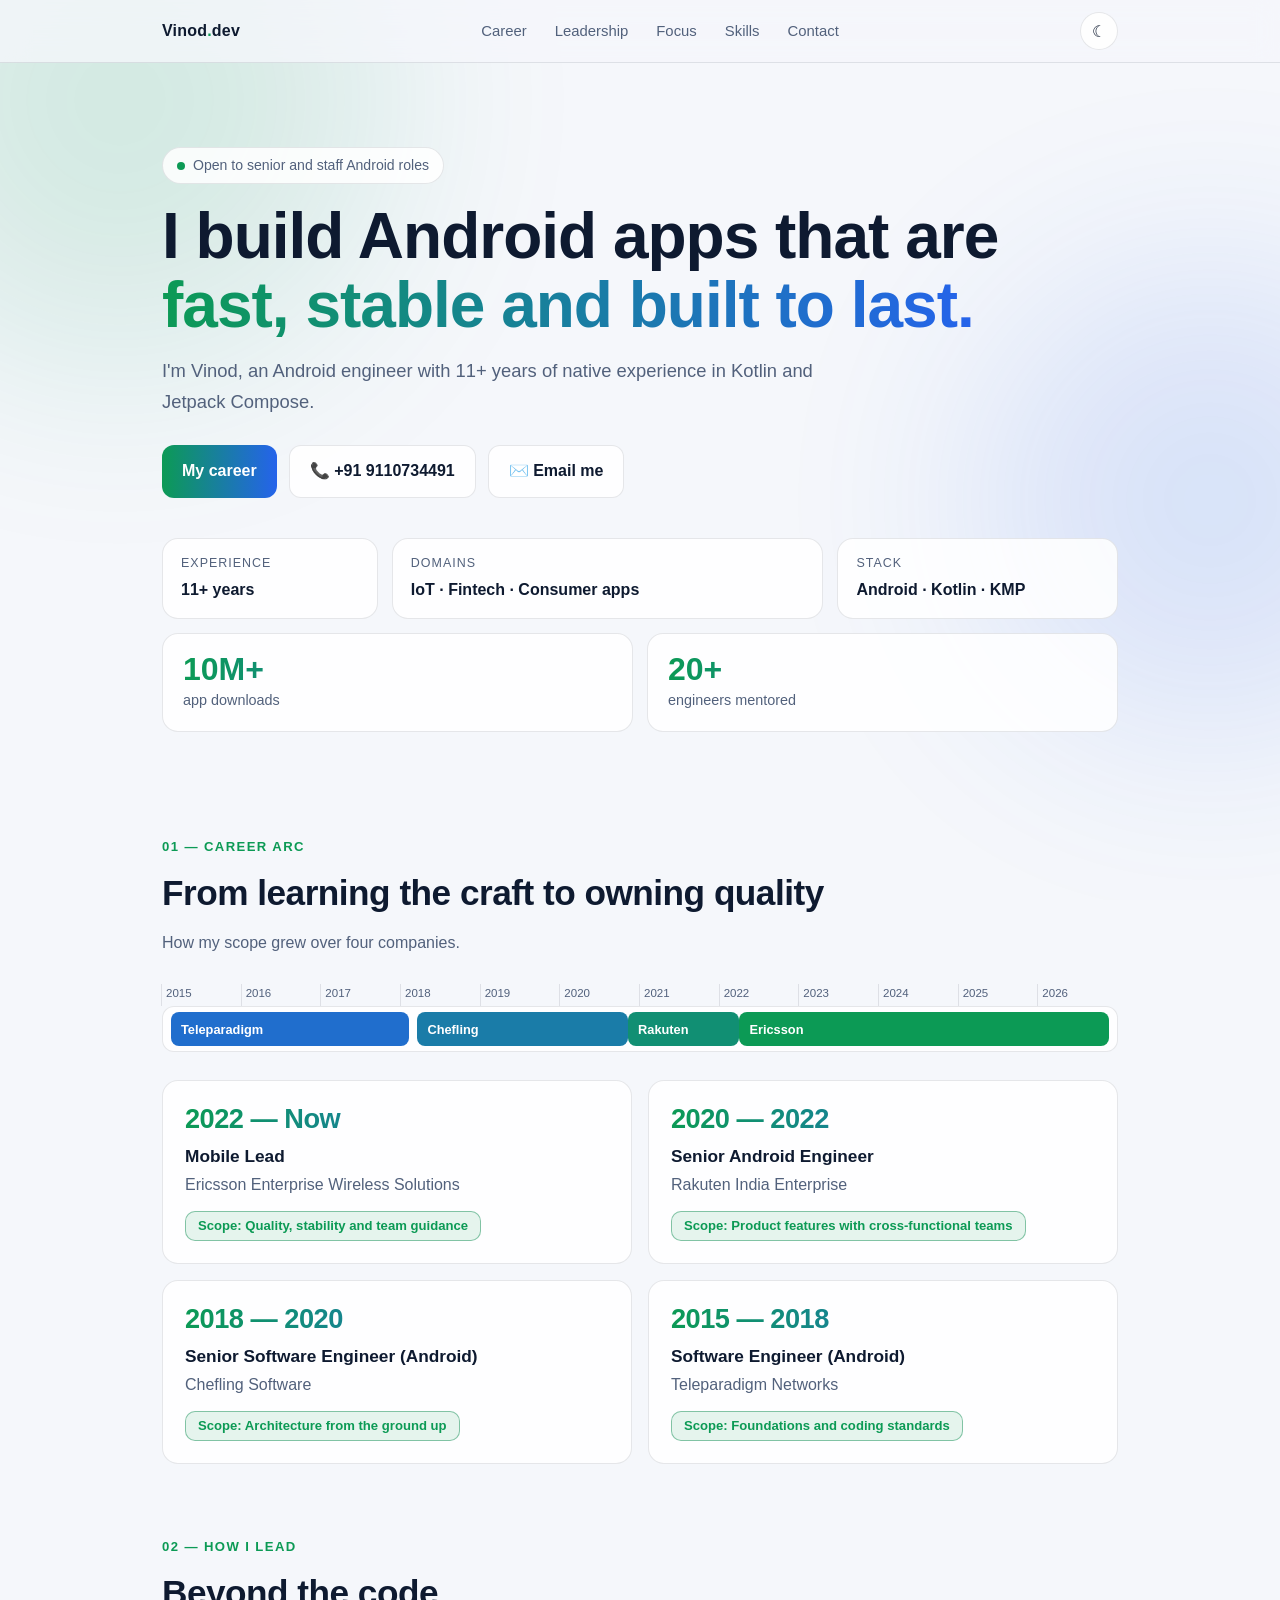
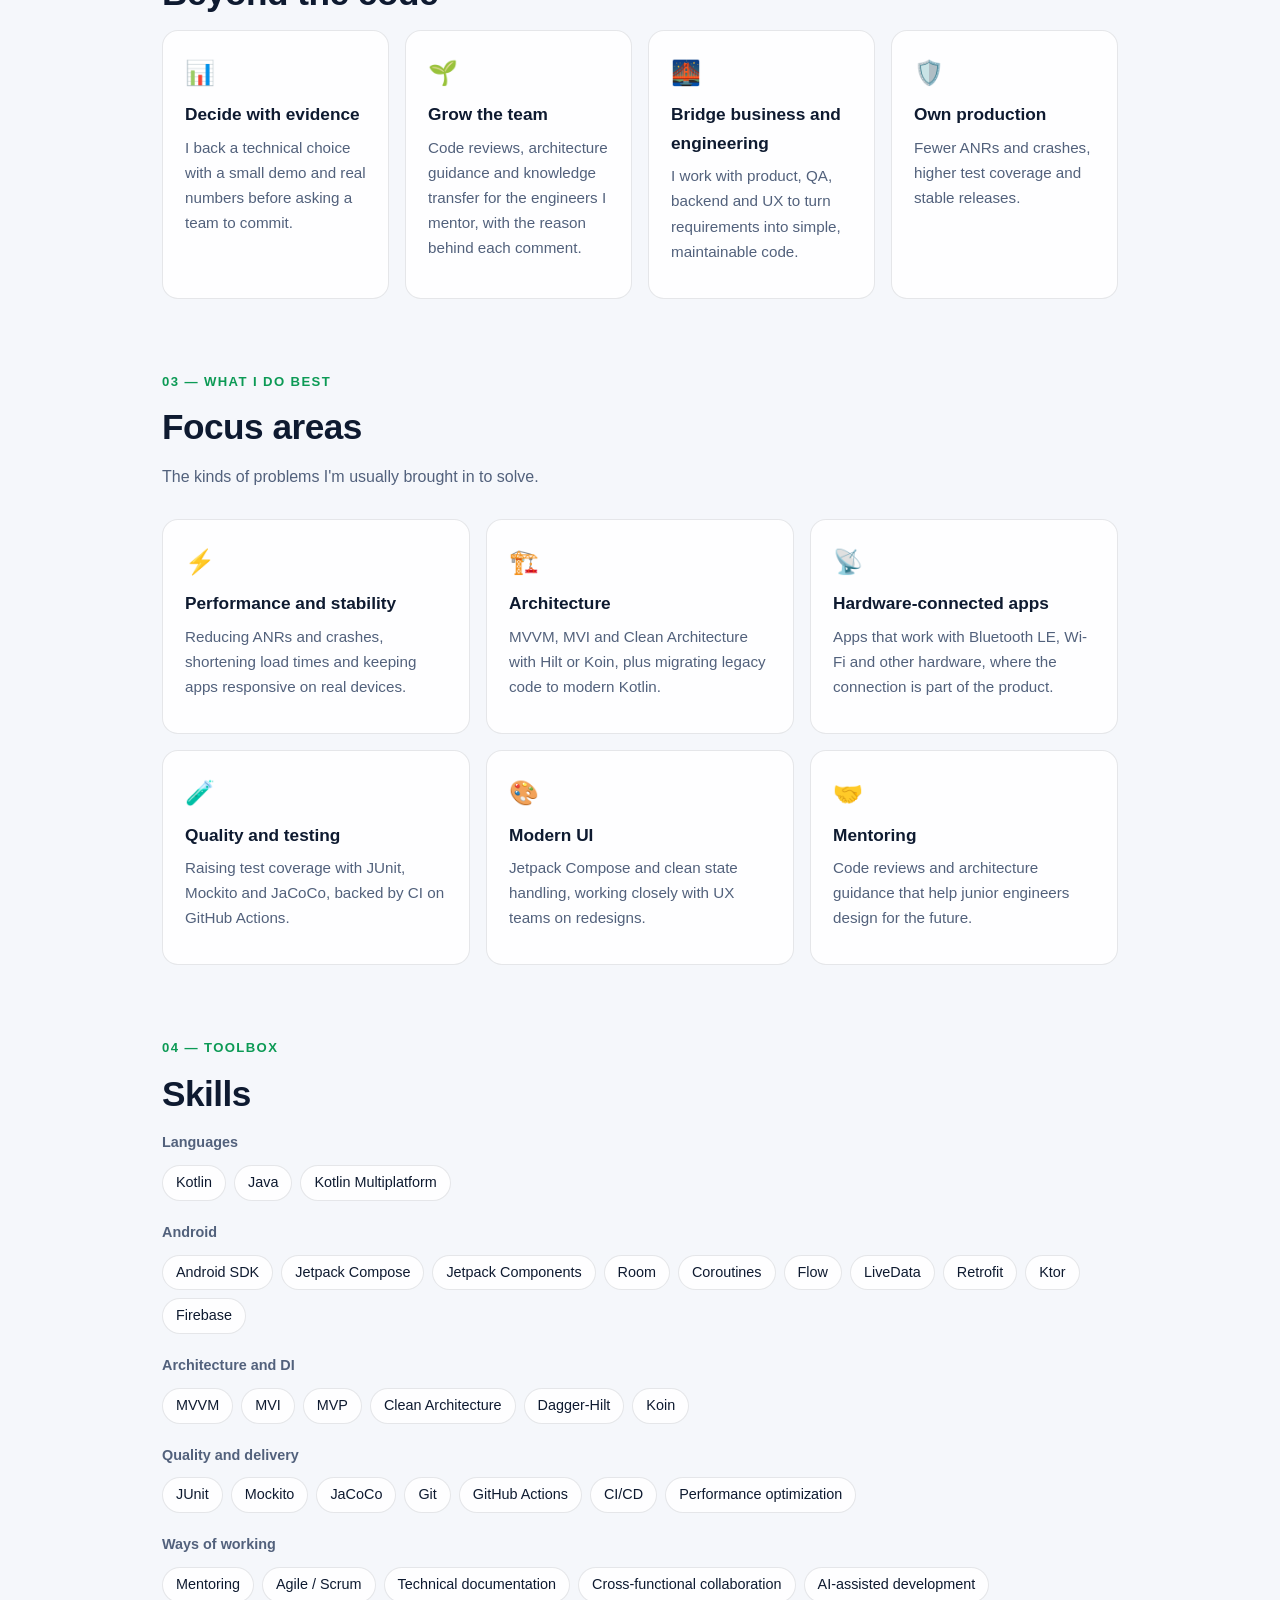
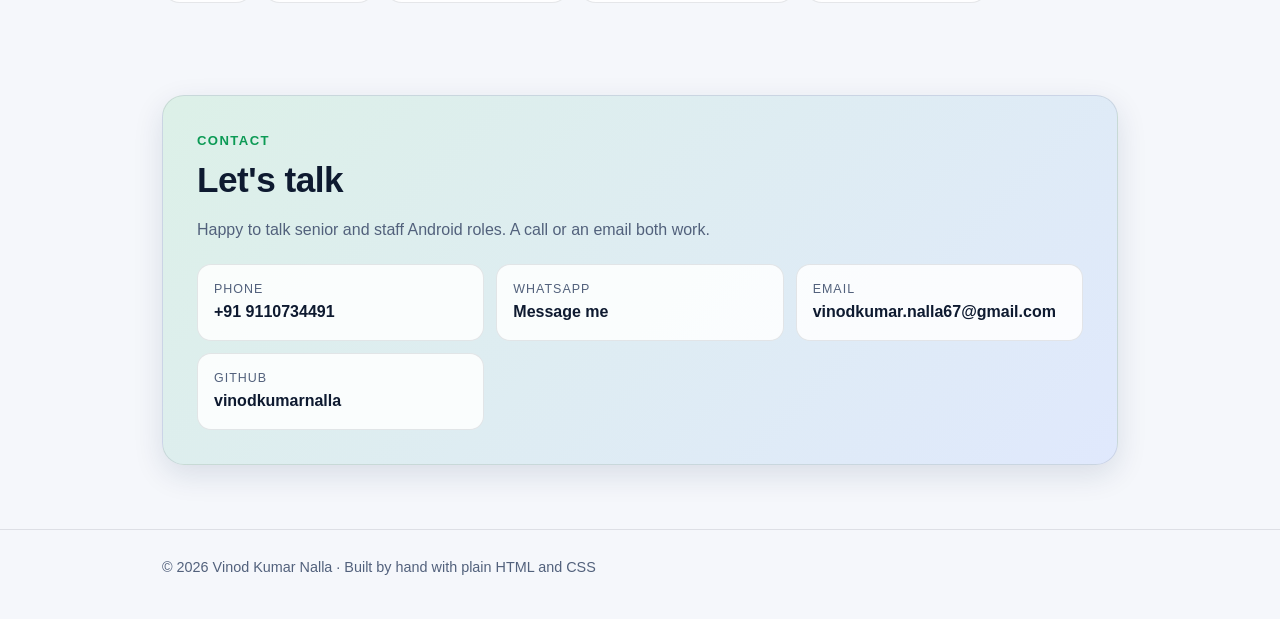
==== commit b956f422: "Career section: year ruler and compact cards, no descriptions" ====
--- a/index.html
+++ b/index.html
@@ -179,6 +179,24 @@
   }
   .job h3 { margin: 0; font-size: 1.12rem; }
   .job .meta { color: var(--muted); font-size: .9rem; margin: 2px 0 10px; }
+  /* career ruler */
+  .ruler { margin: 4px 0 28px; }
+  .ticks { position: relative; height: 22px; color: var(--muted); font-size: .72rem; }
+  .ticks span { position: absolute; transform: translateX(-1px); padding-left: 4px; border-left: 1px solid var(--border); height: 22px; }
+  .track { position: relative; height: 46px; background: var(--surface); border: 1px solid var(--border); border-radius: 12px; overflow: hidden; }
+  .bar { position: absolute; top: 5px; bottom: 5px; border-radius: 8px; display: flex; align-items: center; padding: 0 10px; font-size: .8rem; font-weight: 700; color: var(--accent-ink); white-space: nowrap; overflow: hidden; }
+  .bar span { overflow: hidden; text-overflow: ellipsis; }
+  .bar.b0 { background: color-mix(in srgb, var(--accent-2) 80%, var(--accent)); }
+  .bar.b1 { background: color-mix(in srgb, var(--accent-2) 55%, var(--accent)); }
+  .bar.b2 { background: color-mix(in srgb, var(--accent) 80%, var(--accent-2)); }
+  .bar.b3 { background: var(--accent); }
+  .arc-card .yrs { font-size: 1.7rem; font-weight: 800; letter-spacing: -.5px; line-height: 1.2; }
+  .arc-card h3 { margin: 6px 0 2px; }
+  .arc-card .co { color: var(--muted); margin-bottom: 12px; }
+  .arc-card .scope { align-self: flex-start; margin: 0; border-radius: 10px; line-height: 1.4; padding: 5px 12px; }
+  .grid.arc { grid-template-columns: repeat(2, 1fr); }
+  @media (max-width: 700px) { .grid.arc { grid-template-columns: 1fr; } }
+  @media (max-width: 600px) { .ticks span:nth-child(even) { display: none; } .bar { padding: 0 4px; font-size: .68rem; } }
   .scope { display: inline-block; margin: 0 0 10px; padding: 3px 12px; font-size: .82rem; font-weight: 600; color: var(--accent); border: 1px solid color-mix(in srgb, var(--accent) 40%, var(--border)); background: color-mix(in srgb, var(--accent) 10%, transparent); border-radius: 999px; }
   .job ul { margin: 0; padding-left: 18px; }
   .job li { margin-bottom: 5px; }
@@ -268,43 +286,36 @@
     <h2>From learning the craft to owning quality</h2>
     <p class="sub">How my scope grew over four companies.</p>
 
-    <div class="job">
-      <h3>Mobile Lead, Ericsson Enterprise Wireless Solutions</h3>
-      <div class="meta">Apr 2022 – Present · Bengaluru (Remote)</div>
-      <span class="scope">Scope: Quality, stability and team guidance</span>
-      <ul>
-        <li>Build new features with cross-functional teams.</li>
-        <li>Reduce Application Not Responding (ANR) incidents and crashes to improve app stability.</li>
-        <li>Increase test coverage on critical apps to raise code quality and cut production issues.</li>
-        <li>Converted an entire Java library to Kotlin for better maintainability and performance.</li>
-        <li>Worked with the UX/UI team on an app redesign, then checked it with user feedback surveys.</li>
-        <li>Optimized code and load times; mentor junior engineers through knowledge transfer and guidance.</li>
-      </ul>
-    </div>
-    <div class="job">
-      <h3>Senior Android Engineer, Rakuten India Enterprise</h3>
-      <div class="meta">Nov 2020 – Apr 2022 · Bengaluru</div>
-      <span class="scope">Scope: Product features with cross-functional teams</span>
-      <ul>
-        <li>Worked with backend developers, program managers and QA on new product ideas.</li>
-        <li>Turned product requirements into clean, efficient code that met quality benchmarks.</li>
-      </ul>
-    </div>
-    <div class="job">
-      <h3>Senior Software Engineer (Android), Chefling Software</h3>
-      <div class="meta">Mar 2018 – Nov 2020 · Bengaluru</div>
-      <span class="scope">Scope: Architecture from the ground up</span>
-      <ul>
-        <li>Evaluated project requirements and designed the Android app architecture from the start using MVP with Clean Architecture.</li>
-      </ul>
-    </div>
-    <div class="job">
-      <h3>Software Engineer (Android), Teleparadigm Networks</h3>
-      <div class="meta">Feb 2015 – Feb 2018 · Hyderabad</div>
-      <span class="scope">Scope: Foundations and coding standards</span>
-      <ul>
-        <li>Worked with Android and backend teams and built a base in Android practices and coding standards.</li>
-      </ul>
+    <div class="ruler" aria-hidden="true">
+      <div class="ticks"><span style="left:0.0%">2015</span><span style="left:8.33%">2016</span><span style="left:16.67%">2017</span><span style="left:25.0%">2018</span><span style="left:33.33%">2019</span><span style="left:41.67%">2020</span><span style="left:50.0%">2021</span><span style="left:58.33%">2022</span><span style="left:66.67%">2023</span><span style="left:75.0%">2024</span><span style="left:83.33%">2025</span><span style="left:91.67%">2026</span></div>
+      <div class="track"><div class="bar b0" style="left:0.83%;width:25.0%" title="Teleparadigm Networks: 2015 — 2018"><span>Teleparadigm</span></div><div class="bar b1" style="left:26.67%;width:22.08%" title="Chefling Software: 2018 — 2020"><span>Chefling</span></div><div class="bar b2" style="left:48.75%;width:11.67%" title="Rakuten India Enterprise: 2020 — 2022"><span>Rakuten</span></div><div class="bar b3" style="left:60.42%;width:38.75%" title="Ericsson Enterprise Wireless Solutions: 2022 — Now"><span>Ericsson</span></div></div>
+    </div>
+
+    <div class="grid cols-2 arc">
+      <article class="card arc-card">
+        <div class="yrs gradient-text">2022 — Now</div>
+        <h3>Mobile Lead</h3>
+        <div class="co">Ericsson Enterprise Wireless Solutions</div>
+        <span class="scope">Scope: Quality, stability and team guidance</span>
+      </article>
+      <article class="card arc-card">
+        <div class="yrs gradient-text">2020 — 2022</div>
+        <h3>Senior Android Engineer</h3>
+        <div class="co">Rakuten India Enterprise</div>
+        <span class="scope">Scope: Product features with cross-functional teams</span>
+      </article>
+      <article class="card arc-card">
+        <div class="yrs gradient-text">2018 — 2020</div>
+        <h3>Senior Software Engineer (Android)</h3>
+        <div class="co">Chefling Software</div>
+        <span class="scope">Scope: Architecture from the ground up</span>
+      </article>
+      <article class="card arc-card">
+        <div class="yrs gradient-text">2015 — 2018</div>
+        <h3>Software Engineer (Android)</h3>
+        <div class="co">Teleparadigm Networks</div>
+        <span class="scope">Scope: Foundations and coding standards</span>
+      </article>
     </div>
   </section>
 
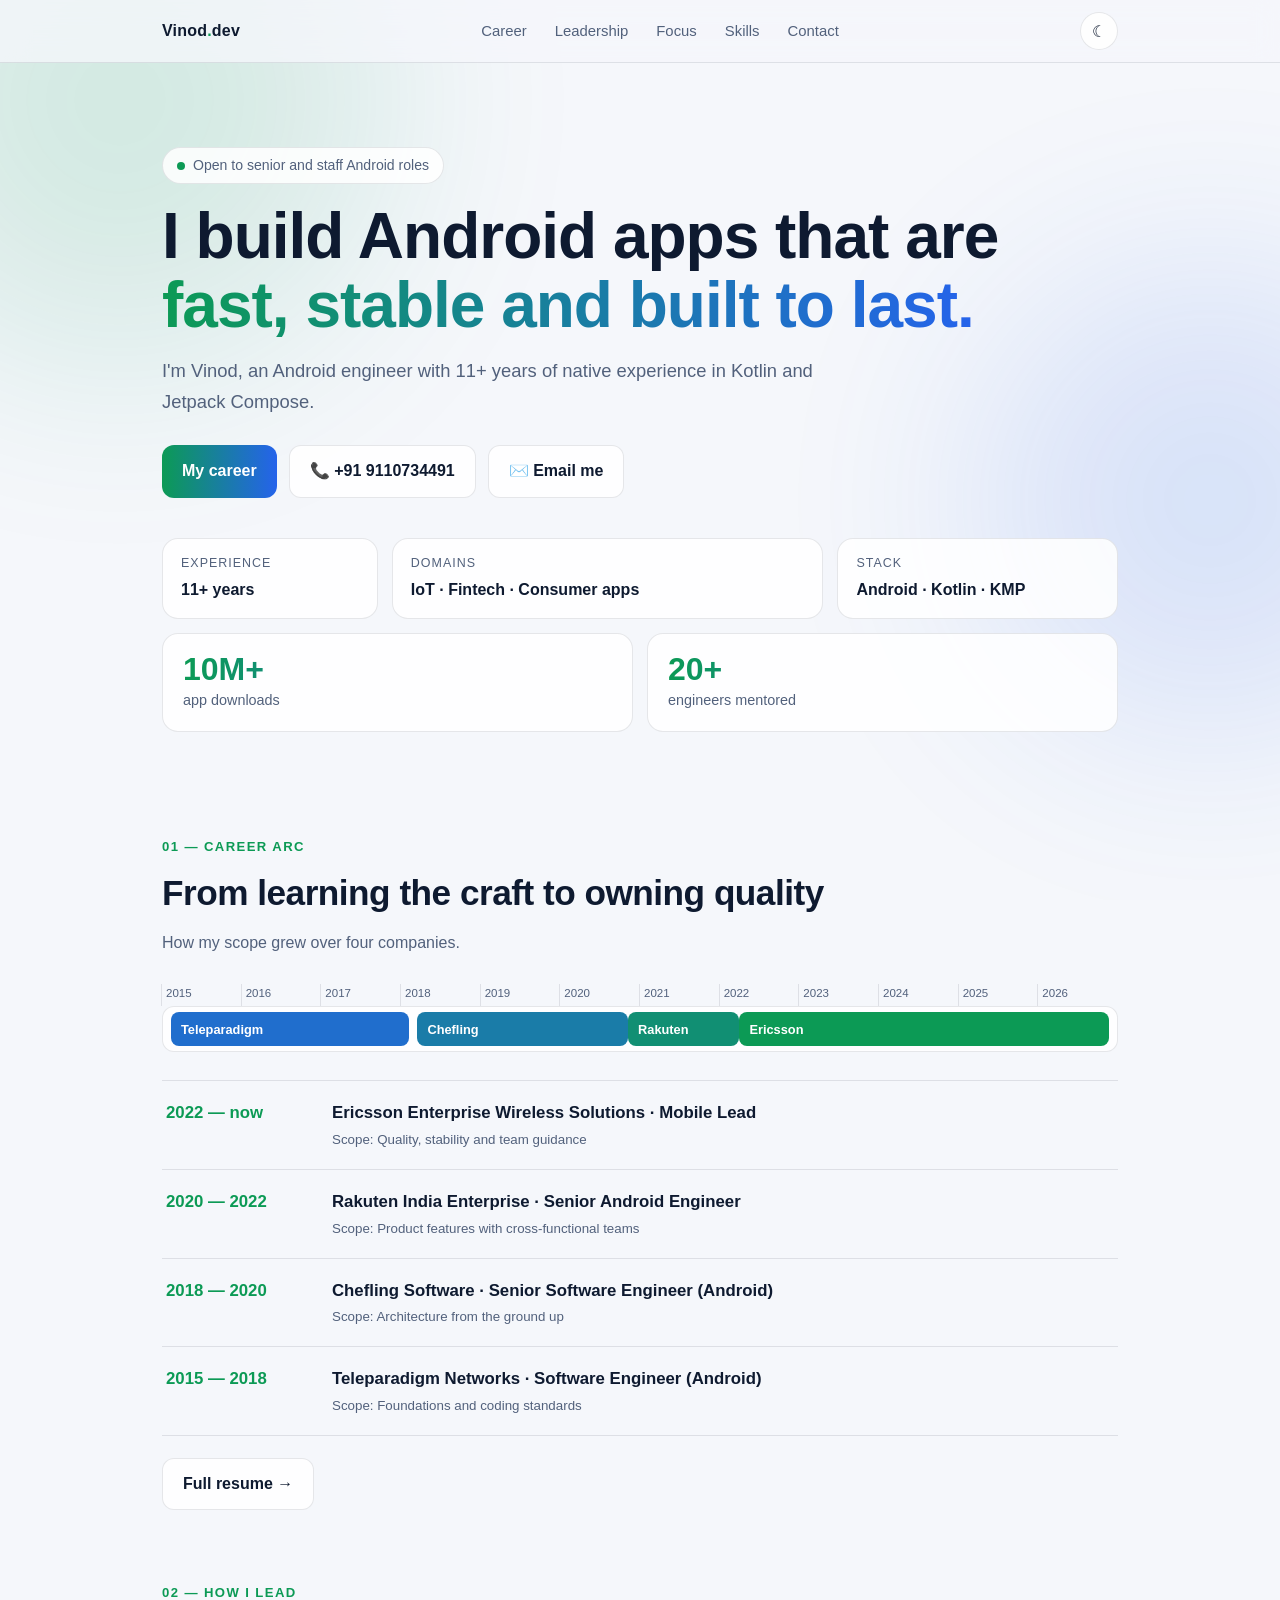
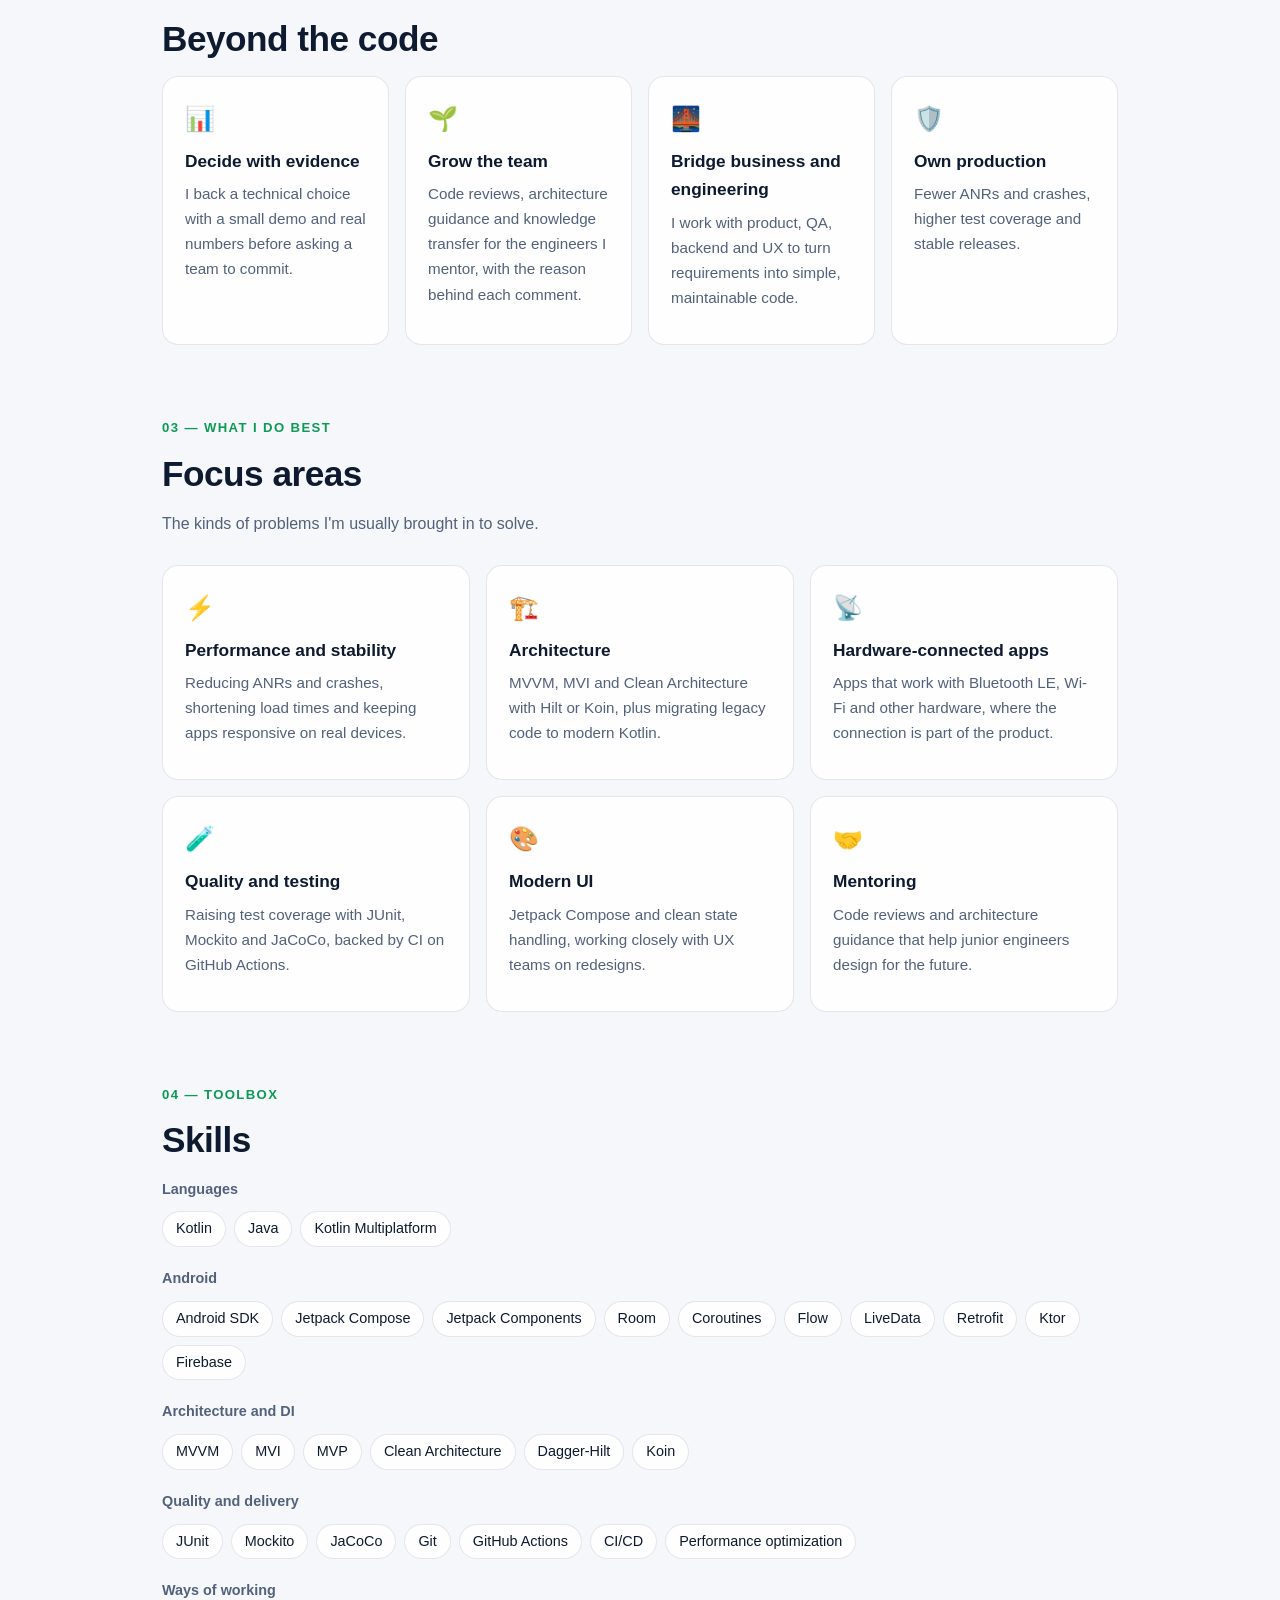
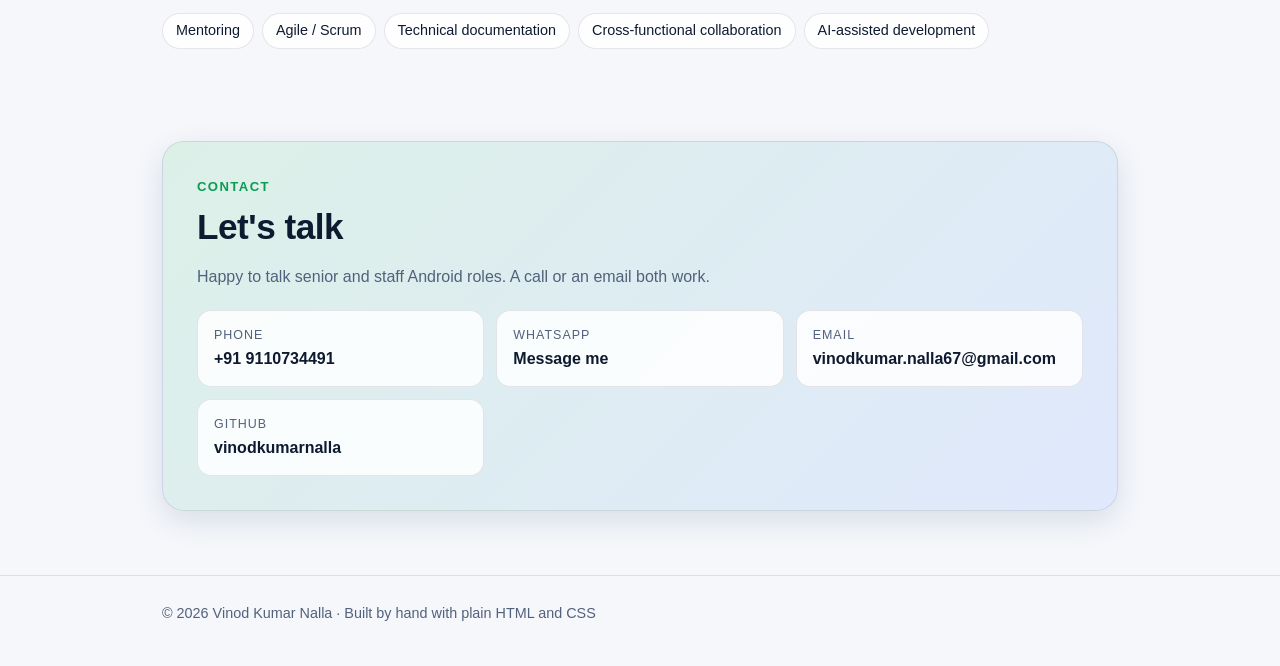
==== commit d2e2f3e3: "Career list like reference; add Full resume page with descriptions; shared stylesheet" ====
--- a/index.html
+++ b/index.html
@@ -11,220 +11,7 @@
 <meta name="theme-color" content="#0a0f1c">
 <link rel="icon" href="data:image/svg+xml,<svg xmlns='http://www.w3.org/2000/svg' viewBox='0 0 100 100'><rect width='100' height='100' rx='24' fill='%233ddc84'/><text x='50' y='68' font-size='54' text-anchor='middle' font-family='sans-serif' font-weight='800' fill='%23062b18'>VN</text></svg>">
 <script>document.documentElement.classList.add("js");</script>
-<style>
-  :root {
-    --bg: #0a0f1c;
-    --bg-soft: #0f1627;
-    --surface: rgba(255,255,255,.04);
-    --surface-hover: rgba(255,255,255,.07);
-    --border: rgba(255,255,255,.09);
-    --text: #eaf0fb;
-    --muted: #9aa8c2;
-    --accent: #3ddc84;
-    --accent-2: #4f9dff;
-    --accent-ink: #04210f;
-    --shadow: 0 10px 40px rgba(0,0,0,.35);
-    --radius: 16px;
-  }
-  [data-theme="light"] {
-    --bg: #f5f7fb;
-    --bg-soft: #eaeff7;
-    --surface: rgba(255,255,255,.85);
-    --surface-hover: #ffffff;
-    --border: rgba(15,26,46,.1);
-    --text: #0e1a30;
-    --muted: #52617c;
-    --accent: #0c9a55;
-    --accent-2: #2563eb;
-    --accent-ink: #ffffff;
-    --shadow: 0 10px 30px rgba(20,40,80,.12);
-  }
-  * { box-sizing: border-box; }
-  html { scroll-behavior: smooth; scroll-padding-top: 72px; }
-  body {
-    margin: 0;
-    font-family: Inter, -apple-system, BlinkMacSystemFont, "Segoe UI", Roboto, Helvetica, Arial, sans-serif;
-    background: var(--bg);
-    color: var(--text);
-    line-height: 1.65;
-    -webkit-font-smoothing: antialiased;
-    overflow-x: hidden;
-  }
-  a { color: var(--accent); text-decoration: none; }
-  a:hover { text-decoration: underline; }
-  .wrap { max-width: 1000px; margin: 0 auto; padding: 0 22px; }
-  .gradient-text {
-    background: linear-gradient(90deg, var(--accent), var(--accent-2));
-    -webkit-background-clip: text; background-clip: text; color: transparent;
-  }
-
-  /* background glow */
-  .glow { position: fixed; inset: 0; z-index: -1; pointer-events: none; overflow: hidden; }
-  .glow i { position: absolute; border-radius: 50%; filter: blur(110px); opacity: .22; }
-  .glow i:nth-child(1) { width: 520px; height: 520px; background: var(--accent); top: -160px; left: -140px; }
-  .glow i:nth-child(2) { width: 460px; height: 460px; background: var(--accent-2); top: 30%; right: -160px; }
-  [data-theme="light"] .glow i { opacity: .14; }
-
-  /* nav */
-  header.nav {
-    position: sticky; top: 0; z-index: 50;
-    background: color-mix(in srgb, var(--bg) 78%, transparent);
-    backdrop-filter: blur(14px); -webkit-backdrop-filter: blur(14px);
-    border-bottom: 1px solid var(--border);
-  }
-  header.nav .wrap { display: flex; align-items: center; justify-content: space-between; height: 62px; }
-  .brand { font-weight: 800; letter-spacing: .2px; color: var(--text); }
-  .brand span { color: var(--accent); }
-  nav.links { display: flex; align-items: center; gap: 4px; }
-  nav.links a { color: var(--muted); font-size: .93rem; padding: 6px 12px; border-radius: 999px; }
-  nav.links a:hover, nav.links a.active { color: var(--text); background: var(--surface-hover); text-decoration: none; }
-  .icon-btn {
-    border: 1px solid var(--border); background: var(--surface); color: var(--text);
-    width: 38px; height: 38px; border-radius: 50%; cursor: pointer; font-size: 1rem;
-  }
-  .icon-btn:hover { background: var(--surface-hover); }
-  #menuBtn { display: none; }
-  @media (max-width: 820px) {
-    #menuBtn { display: inline-block; }
-    nav.links {
-      position: absolute; top: 62px; left: 0; right: 0; flex-direction: column; align-items: stretch;
-      background: var(--bg-soft); border-bottom: 1px solid var(--border); padding: 10px 16px 16px;
-      display: none;
-    }
-    nav.links.open { display: flex; }
-    nav.links a { padding: 10px 12px; }
-  }
-
-  /* hero */
-  .hero { padding: 84px 0 40px; }
-  .pill {
-    display: inline-flex; align-items: center; gap: 8px; padding: 6px 14px; font-size: .88rem;
-    border: 1px solid var(--border); background: var(--surface); border-radius: 999px; color: var(--muted);
-  }
-  .pill .dot { width: 8px; height: 8px; border-radius: 50%; background: var(--accent); box-shadow: 0 0 0 0 var(--accent); animation: pulse 2s infinite; }
-  @keyframes pulse { 0% { box-shadow: 0 0 0 0 color-mix(in srgb, var(--accent) 60%, transparent); } 100% { box-shadow: 0 0 0 12px transparent; } }
-  .hero h1 { font-size: clamp(2.3rem, 7vw, 4rem); line-height: 1.08; margin: 18px 0 16px; letter-spacing: -1px; }
-  .hero p.lead { color: var(--muted); font-size: 1.15rem; max-width: 660px; margin: 0; }
-  .btns { margin-top: 28px; display: flex; flex-wrap: wrap; gap: 12px; }
-  .btn {
-    display: inline-flex; align-items: center; gap: 8px; padding: 12px 20px; border-radius: 12px;
-    font-weight: 600; border: 1px solid var(--border); color: var(--text); background: var(--surface);
-    transition: transform .15s ease, background .15s ease;
-  }
-  .btn:hover { transform: translateY(-2px); background: var(--surface-hover); text-decoration: none; }
-  .btn.primary { background: linear-gradient(90deg, var(--accent), var(--accent-2)); color: var(--accent-ink); border: 0; }
-  .btn.primary:hover { filter: brightness(1.07); }
-
-  .quick { display: grid; grid-template-columns: 1fr 2fr 1.3fr; gap: 14px; margin: 40px 0 0; }
-  .quick > div { background: var(--surface); border: 1px solid var(--border); border-radius: var(--radius); padding: 14px 18px; }
-  .quick dt { color: var(--muted); font-size: .78rem; text-transform: uppercase; letter-spacing: 1px; }
-  .quick dd { margin: 4px 0 0; font-weight: 600; }
-  @media (max-width: 800px) { .quick { grid-template-columns: 1fr; } }
-  .stats { display: grid; grid-template-columns: repeat(auto-fit, minmax(170px, 1fr)); gap: 14px; margin-top: 14px; }
-  .stat { background: var(--surface); border: 1px solid var(--border); border-radius: var(--radius); padding: 18px 20px; }
-  .stat b { display: block; font-size: 2rem; line-height: 1.1; }
-  .stat span { color: var(--muted); font-size: .9rem; }
-
-  /* sections */
-  section { padding: 64px 0 8px; }
-  .eyebrow { color: var(--accent); font-weight: 700; font-size: .82rem; letter-spacing: 1.4px; text-transform: uppercase; }
-  section h2 { margin: 6px 0 8px; font-size: clamp(1.6rem, 4vw, 2.2rem); letter-spacing: -.5px; }
-  .sub { color: var(--muted); margin: 0 0 28px; max-width: 640px; }
-
-  .grid { display: grid; gap: 16px; }
-  .grid.cols-2 { grid-template-columns: repeat(auto-fit, minmax(290px, 1fr)); }
-  .grid.cols-4 { grid-template-columns: repeat(auto-fit, minmax(210px, 1fr)); }
-  .grid.cols-3 { grid-template-columns: repeat(auto-fit, minmax(240px, 1fr)); }
-  .card {
-    background: var(--surface); border: 1px solid var(--border); border-radius: var(--radius);
-    padding: 22px; display: flex; flex-direction: column;
-    transition: transform .2s ease, background .2s ease, border-color .2s ease;
-  }
-  .card:hover { transform: translateY(-4px); background: var(--surface-hover); border-color: color-mix(in srgb, var(--accent) 40%, var(--border)); }
-  .card .ico { font-size: 1.5rem; margin-bottom: 8px; }
-  .card h3 { margin: 0 0 6px; font-size: 1.08rem; }
-  .card p { margin: 0 0 12px; color: var(--muted); font-size: .95rem; flex: 1; }
-  .card a.link { font-weight: 600; font-size: .94rem; }
-
-  .about-grid { display: block; max-width: 760px; }
-  @media (max-width: 800px) { .about-grid { grid-template-columns: 1fr; } }
-  .about-grid p { margin: 0 0 14px; }
-  .facts { background: var(--surface); border: 1px solid var(--border); border-radius: var(--radius); padding: 20px; }
-  .facts dl { margin: 0; }
-  .facts dt { color: var(--muted); font-size: .8rem; text-transform: uppercase; letter-spacing: 1px; margin-top: 12px; }
-  .facts dt:first-child { margin-top: 0; }
-  .facts dd { margin: 2px 0 0; font-weight: 600; }
-
-  /* chips */
-  .chips { display: flex; flex-wrap: wrap; gap: 8px; }
-  .chip { background: var(--surface); border: 1px solid var(--border); padding: 5px 13px; border-radius: 999px; font-size: .9rem; transition: border-color .2s, transform .2s; }
-  .chip:hover { border-color: var(--accent); transform: translateY(-1px); }
-  .skill-group { margin-bottom: 20px; }
-  .skill-group h3 { margin: 0 0 10px; font-size: .9rem; color: var(--muted); font-weight: 600; }
-
-  /* case studies */
-  .case { padding: 26px; }
-  .case .tag { color: var(--accent-2); font-size: .8rem; font-weight: 700; letter-spacing: 1px; text-transform: uppercase; }
-  .case h3 { font-size: 1.25rem; margin: 6px 0 14px; }
-  .case dl { margin: 0; display: grid; grid-template-columns: 110px 1fr; gap: 8px 16px; }
-  .case dt { color: var(--muted); font-weight: 600; font-size: .9rem; }
-  .case dd { margin: 0; }
-  @media (max-width: 600px) { .case dl { grid-template-columns: 1fr; gap: 2px; } .case dd { margin-bottom: 10px; } }
-
-  /* timeline */
-  .job { position: relative; padding-left: 26px; margin-bottom: 30px; border-left: 2px solid var(--border); }
-  .job::before {
-    content: ""; position: absolute; left: -7px; top: 7px; width: 12px; height: 12px; border-radius: 50%;
-    background: var(--accent); box-shadow: 0 0 0 4px color-mix(in srgb, var(--accent) 22%, transparent);
-  }
-  .job h3 { margin: 0; font-size: 1.12rem; }
-  .job .meta { color: var(--muted); font-size: .9rem; margin: 2px 0 10px; }
-  /* career ruler */
-  .ruler { margin: 4px 0 28px; }
-  .ticks { position: relative; height: 22px; color: var(--muted); font-size: .72rem; }
-  .ticks span { position: absolute; transform: translateX(-1px); padding-left: 4px; border-left: 1px solid var(--border); height: 22px; }
-  .track { position: relative; height: 46px; background: var(--surface); border: 1px solid var(--border); border-radius: 12px; overflow: hidden; }
-  .bar { position: absolute; top: 5px; bottom: 5px; border-radius: 8px; display: flex; align-items: center; padding: 0 10px; font-size: .8rem; font-weight: 700; color: var(--accent-ink); white-space: nowrap; overflow: hidden; }
-  .bar span { overflow: hidden; text-overflow: ellipsis; }
-  .bar.b0 { background: color-mix(in srgb, var(--accent-2) 80%, var(--accent)); }
-  .bar.b1 { background: color-mix(in srgb, var(--accent-2) 55%, var(--accent)); }
-  .bar.b2 { background: color-mix(in srgb, var(--accent) 80%, var(--accent-2)); }
-  .bar.b3 { background: var(--accent); }
-  .arc-card .yrs { font-size: 1.7rem; font-weight: 800; letter-spacing: -.5px; line-height: 1.2; }
-  .arc-card h3 { margin: 6px 0 2px; }
-  .arc-card .co { color: var(--muted); margin-bottom: 12px; }
-  .arc-card .scope { align-self: flex-start; margin: 0; border-radius: 10px; line-height: 1.4; padding: 5px 12px; }
-  .grid.arc { grid-template-columns: repeat(2, 1fr); }
-  @media (max-width: 700px) { .grid.arc { grid-template-columns: 1fr; } }
-  @media (max-width: 600px) { .ticks span:nth-child(even) { display: none; } .bar { padding: 0 4px; font-size: .68rem; } }
-  .scope { display: inline-block; margin: 0 0 10px; padding: 3px 12px; font-size: .82rem; font-weight: 600; color: var(--accent); border: 1px solid color-mix(in srgb, var(--accent) 40%, var(--border)); background: color-mix(in srgb, var(--accent) 10%, transparent); border-radius: 999px; }
-  .job ul { margin: 0; padding-left: 18px; }
-  .job li { margin-bottom: 5px; }
-
-  /* contact */
-  .contact-box {
-    background: linear-gradient(135deg, color-mix(in srgb, var(--accent) 14%, var(--surface)), color-mix(in srgb, var(--accent-2) 14%, var(--surface)));
-    border: 1px solid var(--border); border-radius: 22px; padding: 34px; box-shadow: var(--shadow);
-  }
-  .contact-box h2 { margin-top: 0; }
-  .contact-list { display: grid; grid-template-columns: repeat(auto-fit, minmax(240px, 1fr)); gap: 12px; margin-top: 20px; }
-  .contact-item { display: flex; flex-direction: column; background: var(--surface); border: 1px solid var(--border); border-radius: 14px; padding: 14px 16px; color: var(--text); }
-  .contact-item:hover { background: var(--surface-hover); text-decoration: none; }
-  .contact-item small { color: var(--muted); font-size: .78rem; text-transform: uppercase; letter-spacing: 1px; }
-  .contact-item strong { word-break: break-all; }
-
-  footer { margin-top: 56px; border-top: 1px solid var(--border); padding: 26px 0 40px; color: var(--muted); font-size: .9rem; }
-
-  /* reveal on scroll */
-  .js .reveal { opacity: 0; transform: translateY(18px); transition: opacity .6s ease, transform .6s ease; }
-  .js .reveal.in { opacity: 1; transform: none; }
-  @media (prefers-reduced-motion: reduce) {
-    .js .reveal { opacity: 1; transform: none; transition: none; }
-    .pill .dot { animation: none; }
-    html { scroll-behavior: auto; }
-    .card, .btn, .chip { transition: none; }
-  }
-</style>
+<link rel="stylesheet" href="styles.css">
 </head>
 <body>
 <div class="glow" aria-hidden="true"><i></i><i></i></div>
@@ -291,32 +78,25 @@
       <div class="track"><div class="bar b0" style="left:0.83%;width:25.0%" title="Teleparadigm Networks: 2015 — 2018"><span>Teleparadigm</span></div><div class="bar b1" style="left:26.67%;width:22.08%" title="Chefling Software: 2018 — 2020"><span>Chefling</span></div><div class="bar b2" style="left:48.75%;width:11.67%" title="Rakuten India Enterprise: 2020 — 2022"><span>Rakuten</span></div><div class="bar b3" style="left:60.42%;width:38.75%" title="Ericsson Enterprise Wireless Solutions: 2022 — Now"><span>Ericsson</span></div></div>
     </div>
 
-    <div class="grid cols-2 arc">
-      <article class="card arc-card">
-        <div class="yrs gradient-text">2022 — Now</div>
-        <h3>Mobile Lead</h3>
-        <div class="co">Ericsson Enterprise Wireless Solutions</div>
-        <span class="scope">Scope: Quality, stability and team guidance</span>
-      </article>
-      <article class="card arc-card">
-        <div class="yrs gradient-text">2020 — 2022</div>
-        <h3>Senior Android Engineer</h3>
-        <div class="co">Rakuten India Enterprise</div>
-        <span class="scope">Scope: Product features with cross-functional teams</span>
-      </article>
-      <article class="card arc-card">
-        <div class="yrs gradient-text">2018 — 2020</div>
-        <h3>Senior Software Engineer (Android)</h3>
-        <div class="co">Chefling Software</div>
-        <span class="scope">Scope: Architecture from the ground up</span>
-      </article>
-      <article class="card arc-card">
-        <div class="yrs gradient-text">2015 — 2018</div>
-        <h3>Software Engineer (Android)</h3>
-        <div class="co">Teleparadigm Networks</div>
-        <span class="scope">Scope: Foundations and coding standards</span>
-      </article>
-    </div>
+    <div class="clist">
+      <div class="crow">
+        <div class="cyrs">2022 — now</div>
+        <div class="cmain"><strong>Ericsson Enterprise Wireless Solutions · Mobile Lead</strong><small>Scope: Quality, stability and team guidance</small></div>
+      </div>
+      <div class="crow">
+        <div class="cyrs">2020 — 2022</div>
+        <div class="cmain"><strong>Rakuten India Enterprise · Senior Android Engineer</strong><small>Scope: Product features with cross-functional teams</small></div>
+      </div>
+      <div class="crow">
+        <div class="cyrs">2018 — 2020</div>
+        <div class="cmain"><strong>Chefling Software · Senior Software Engineer (Android)</strong><small>Scope: Architecture from the ground up</small></div>
+      </div>
+      <div class="crow">
+        <div class="cyrs">2015 — 2018</div>
+        <div class="cmain"><strong>Teleparadigm Networks · Software Engineer (Android)</strong><small>Scope: Foundations and coding standards</small></div>
+      </div>
+    </div>
+    <p class="more"><a class="btn" href="resume.html">Full resume →</a></p>
   </section>
 
   <section id="lead" class="reveal">
--- a/styles.css
+++ b/styles.css
@@ -0,0 +1,241 @@
+  :root {
+    --bg: #0a0f1c;
+    --bg-soft: #0f1627;
+    --surface: rgba(255,255,255,.04);
+    --surface-hover: rgba(255,255,255,.07);
+    --border: rgba(255,255,255,.09);
+    --text: #eaf0fb;
+    --muted: #9aa8c2;
+    --accent: #3ddc84;
+    --accent-2: #4f9dff;
+    --accent-ink: #04210f;
+    --shadow: 0 10px 40px rgba(0,0,0,.35);
+    --radius: 16px;
+  }
+  [data-theme="light"] {
+    --bg: #f5f7fb;
+    --bg-soft: #eaeff7;
+    --surface: rgba(255,255,255,.85);
+    --surface-hover: #ffffff;
+    --border: rgba(15,26,46,.1);
+    --text: #0e1a30;
+    --muted: #52617c;
+    --accent: #0c9a55;
+    --accent-2: #2563eb;
+    --accent-ink: #ffffff;
+    --shadow: 0 10px 30px rgba(20,40,80,.12);
+  }
+  * { box-sizing: border-box; }
+  html { scroll-behavior: smooth; scroll-padding-top: 72px; }
+  body {
+    margin: 0;
+    font-family: Inter, -apple-system, BlinkMacSystemFont, "Segoe UI", Roboto, Helvetica, Arial, sans-serif;
+    background: var(--bg);
+    color: var(--text);
+    line-height: 1.65;
+    -webkit-font-smoothing: antialiased;
+    overflow-x: hidden;
+  }
+  a { color: var(--accent); text-decoration: none; }
+  a:hover { text-decoration: underline; }
+  .wrap { max-width: 1000px; margin: 0 auto; padding: 0 22px; }
+  .gradient-text {
+    background: linear-gradient(90deg, var(--accent), var(--accent-2));
+    -webkit-background-clip: text; background-clip: text; color: transparent;
+  }
+
+  /* background glow */
+  .glow { position: fixed; inset: 0; z-index: -1; pointer-events: none; overflow: hidden; }
+  .glow i { position: absolute; border-radius: 50%; filter: blur(110px); opacity: .22; }
+  .glow i:nth-child(1) { width: 520px; height: 520px; background: var(--accent); top: -160px; left: -140px; }
+  .glow i:nth-child(2) { width: 460px; height: 460px; background: var(--accent-2); top: 30%; right: -160px; }
+  [data-theme="light"] .glow i { opacity: .14; }
+
+  /* nav */
+  header.nav {
+    position: sticky; top: 0; z-index: 50;
+    background: color-mix(in srgb, var(--bg) 78%, transparent);
+    backdrop-filter: blur(14px); -webkit-backdrop-filter: blur(14px);
+    border-bottom: 1px solid var(--border);
+  }
+  header.nav .wrap { display: flex; align-items: center; justify-content: space-between; height: 62px; }
+  .brand { font-weight: 800; letter-spacing: .2px; color: var(--text); }
+  .brand span { color: var(--accent); }
+  nav.links { display: flex; align-items: center; gap: 4px; }
+  nav.links a { color: var(--muted); font-size: .93rem; padding: 6px 12px; border-radius: 999px; }
+  nav.links a:hover, nav.links a.active { color: var(--text); background: var(--surface-hover); text-decoration: none; }
+  .icon-btn {
+    border: 1px solid var(--border); background: var(--surface); color: var(--text);
+    width: 38px; height: 38px; border-radius: 50%; cursor: pointer; font-size: 1rem;
+  }
+  .icon-btn:hover { background: var(--surface-hover); }
+  #menuBtn { display: none; }
+  @media (max-width: 820px) {
+    #menuBtn { display: inline-block; }
+    nav.links {
+      position: absolute; top: 62px; left: 0; right: 0; flex-direction: column; align-items: stretch;
+      background: var(--bg-soft); border-bottom: 1px solid var(--border); padding: 10px 16px 16px;
+      display: none;
+    }
+    nav.links.open { display: flex; }
+    nav.links a { padding: 10px 12px; }
+  }
+
+  /* hero */
+  .hero { padding: 84px 0 40px; }
+  .pill {
+    display: inline-flex; align-items: center; gap: 8px; padding: 6px 14px; font-size: .88rem;
+    border: 1px solid var(--border); background: var(--surface); border-radius: 999px; color: var(--muted);
+  }
+  .pill .dot { width: 8px; height: 8px; border-radius: 50%; background: var(--accent); box-shadow: 0 0 0 0 var(--accent); animation: pulse 2s infinite; }
+  @keyframes pulse { 0% { box-shadow: 0 0 0 0 color-mix(in srgb, var(--accent) 60%, transparent); } 100% { box-shadow: 0 0 0 12px transparent; } }
+  .hero h1 { font-size: clamp(2.3rem, 7vw, 4rem); line-height: 1.08; margin: 18px 0 16px; letter-spacing: -1px; }
+  .hero p.lead { color: var(--muted); font-size: 1.15rem; max-width: 660px; margin: 0; }
+  .btns { margin-top: 28px; display: flex; flex-wrap: wrap; gap: 12px; }
+  .btn {
+    display: inline-flex; align-items: center; gap: 8px; padding: 12px 20px; border-radius: 12px;
+    font-weight: 600; border: 1px solid var(--border); color: var(--text); background: var(--surface);
+    transition: transform .15s ease, background .15s ease;
+  }
+  .btn:hover { transform: translateY(-2px); background: var(--surface-hover); text-decoration: none; }
+  .btn.primary { background: linear-gradient(90deg, var(--accent), var(--accent-2)); color: var(--accent-ink); border: 0; }
+  .btn.primary:hover { filter: brightness(1.07); }
+
+  .quick { display: grid; grid-template-columns: 1fr 2fr 1.3fr; gap: 14px; margin: 40px 0 0; }
+  .quick > div { background: var(--surface); border: 1px solid var(--border); border-radius: var(--radius); padding: 14px 18px; }
+  .quick dt { color: var(--muted); font-size: .78rem; text-transform: uppercase; letter-spacing: 1px; }
+  .quick dd { margin: 4px 0 0; font-weight: 600; }
+  @media (max-width: 800px) { .quick { grid-template-columns: 1fr; } }
+  .stats { display: grid; grid-template-columns: repeat(auto-fit, minmax(170px, 1fr)); gap: 14px; margin-top: 14px; }
+  .stat { background: var(--surface); border: 1px solid var(--border); border-radius: var(--radius); padding: 18px 20px; }
+  .stat b { display: block; font-size: 2rem; line-height: 1.1; }
+  .stat span { color: var(--muted); font-size: .9rem; }
+
+  /* sections */
+  section { padding: 64px 0 8px; }
+  .eyebrow { color: var(--accent); font-weight: 700; font-size: .82rem; letter-spacing: 1.4px; text-transform: uppercase; }
+  section h2 { margin: 6px 0 8px; font-size: clamp(1.6rem, 4vw, 2.2rem); letter-spacing: -.5px; }
+  .sub { color: var(--muted); margin: 0 0 28px; max-width: 640px; }
+
+  .grid { display: grid; gap: 16px; }
+  .grid.cols-2 { grid-template-columns: repeat(auto-fit, minmax(290px, 1fr)); }
+  .grid.cols-4 { grid-template-columns: repeat(auto-fit, minmax(210px, 1fr)); }
+  .grid.cols-3 { grid-template-columns: repeat(auto-fit, minmax(240px, 1fr)); }
+  .card {
+    background: var(--surface); border: 1px solid var(--border); border-radius: var(--radius);
+    padding: 22px; display: flex; flex-direction: column;
+    transition: transform .2s ease, background .2s ease, border-color .2s ease;
+  }
+  .card:hover { transform: translateY(-4px); background: var(--surface-hover); border-color: color-mix(in srgb, var(--accent) 40%, var(--border)); }
+  .card .ico { font-size: 1.5rem; margin-bottom: 8px; }
+  .card h3 { margin: 0 0 6px; font-size: 1.08rem; }
+  .card p { margin: 0 0 12px; color: var(--muted); font-size: .95rem; flex: 1; }
+  .card a.link { font-weight: 600; font-size: .94rem; }
+
+  .about-grid { display: block; max-width: 760px; }
+  @media (max-width: 800px) { .about-grid { grid-template-columns: 1fr; } }
+  .about-grid p { margin: 0 0 14px; }
+  .facts { background: var(--surface); border: 1px solid var(--border); border-radius: var(--radius); padding: 20px; }
+  .facts dl { margin: 0; }
+  .facts dt { color: var(--muted); font-size: .8rem; text-transform: uppercase; letter-spacing: 1px; margin-top: 12px; }
+  .facts dt:first-child { margin-top: 0; }
+  .facts dd { margin: 2px 0 0; font-weight: 600; }
+
+  /* chips */
+  .chips { display: flex; flex-wrap: wrap; gap: 8px; }
+  .chip { background: var(--surface); border: 1px solid var(--border); padding: 5px 13px; border-radius: 999px; font-size: .9rem; transition: border-color .2s, transform .2s; }
+  .chip:hover { border-color: var(--accent); transform: translateY(-1px); }
+  .skill-group { margin-bottom: 20px; }
+  .skill-group h3 { margin: 0 0 10px; font-size: .9rem; color: var(--muted); font-weight: 600; }
+
+  /* case studies */
+  .case { padding: 26px; }
+  .case .tag { color: var(--accent-2); font-size: .8rem; font-weight: 700; letter-spacing: 1px; text-transform: uppercase; }
+  .case h3 { font-size: 1.25rem; margin: 6px 0 14px; }
+  .case dl { margin: 0; display: grid; grid-template-columns: 110px 1fr; gap: 8px 16px; }
+  .case dt { color: var(--muted); font-weight: 600; font-size: .9rem; }
+  .case dd { margin: 0; }
+  @media (max-width: 600px) { .case dl { grid-template-columns: 1fr; gap: 2px; } .case dd { margin-bottom: 10px; } }
+
+  /* timeline */
+  .job { position: relative; padding-left: 26px; margin-bottom: 30px; border-left: 2px solid var(--border); }
+  .job::before {
+    content: ""; position: absolute; left: -7px; top: 7px; width: 12px; height: 12px; border-radius: 50%;
+    background: var(--accent); box-shadow: 0 0 0 4px color-mix(in srgb, var(--accent) 22%, transparent);
+  }
+  .job h3 { margin: 0; font-size: 1.12rem; }
+  .job .meta { color: var(--muted); font-size: .9rem; margin: 2px 0 10px; }
+  /* career ruler */
+  .ruler { margin: 4px 0 28px; }
+  .ticks { position: relative; height: 22px; color: var(--muted); font-size: .72rem; }
+  .ticks span { position: absolute; transform: translateX(-1px); padding-left: 4px; border-left: 1px solid var(--border); height: 22px; }
+  .track { position: relative; height: 46px; background: var(--surface); border: 1px solid var(--border); border-radius: 12px; overflow: hidden; }
+  .bar { position: absolute; top: 5px; bottom: 5px; border-radius: 8px; display: flex; align-items: center; padding: 0 10px; font-size: .8rem; font-weight: 700; color: var(--accent-ink); white-space: nowrap; overflow: hidden; }
+  .bar span { overflow: hidden; text-overflow: ellipsis; }
+  .bar.b0 { background: color-mix(in srgb, var(--accent-2) 80%, var(--accent)); }
+  .bar.b1 { background: color-mix(in srgb, var(--accent-2) 55%, var(--accent)); }
+  .bar.b2 { background: color-mix(in srgb, var(--accent) 80%, var(--accent-2)); }
+  .bar.b3 { background: var(--accent); }
+  .arc-card .yrs { font-size: 1.7rem; font-weight: 800; letter-spacing: -.5px; line-height: 1.2; }
+  .arc-card h3 { margin: 6px 0 2px; }
+  .arc-card .co { color: var(--muted); margin-bottom: 12px; }
+  .arc-card .scope { align-self: flex-start; margin: 0; border-radius: 10px; line-height: 1.4; padding: 5px 12px; }
+  .grid.arc { grid-template-columns: repeat(2, 1fr); }
+  @media (max-width: 700px) { .grid.arc { grid-template-columns: 1fr; } }
+  @media (max-width: 600px) { .ticks span:nth-child(even) { display: none; } .bar { padding: 0 4px; font-size: .68rem; } }
+  .scope { display: inline-block; margin: 0 0 10px; padding: 3px 12px; font-size: .82rem; font-weight: 600; color: var(--accent); border: 1px solid color-mix(in srgb, var(--accent) 40%, var(--border)); background: color-mix(in srgb, var(--accent) 10%, transparent); border-radius: 999px; }
+  .job ul { margin: 0; padding-left: 18px; }
+  .job li { margin-bottom: 5px; }
+
+  /* contact */
+  .contact-box {
+    background: linear-gradient(135deg, color-mix(in srgb, var(--accent) 14%, var(--surface)), color-mix(in srgb, var(--accent-2) 14%, var(--surface)));
+    border: 1px solid var(--border); border-radius: 22px; padding: 34px; box-shadow: var(--shadow);
+  }
+  .contact-box h2 { margin-top: 0; }
+  .contact-list { display: grid; grid-template-columns: repeat(auto-fit, minmax(240px, 1fr)); gap: 12px; margin-top: 20px; }
+  .contact-item { display: flex; flex-direction: column; background: var(--surface); border: 1px solid var(--border); border-radius: 14px; padding: 14px 16px; color: var(--text); }
+  .contact-item:hover { background: var(--surface-hover); text-decoration: none; }
+  .contact-item small { color: var(--muted); font-size: .78rem; text-transform: uppercase; letter-spacing: 1px; }
+  .contact-item strong { word-break: break-all; }
+
+  footer { margin-top: 56px; border-top: 1px solid var(--border); padding: 26px 0 40px; color: var(--muted); font-size: .9rem; }
+
+  /* reveal on scroll */
+  .js .reveal { opacity: 0; transform: translateY(18px); transition: opacity .6s ease, transform .6s ease; }
+  .js .reveal.in { opacity: 1; transform: none; }
+  @media (prefers-reduced-motion: reduce) {
+    .js .reveal { opacity: 1; transform: none; transition: none; }
+    .pill .dot { animation: none; }
+    html { scroll-behavior: auto; }
+    .card, .btn, .chip { transition: none; }
+  }
+
+  /* career list */
+  .clist { border-top: 1px solid var(--border); }
+  .crow { display: grid; grid-template-columns: 150px 1fr; gap: 16px; padding: 18px 4px; border-bottom: 1px solid var(--border); }
+  .cyrs { font-weight: 800; font-size: 1.05rem; color: var(--accent); white-space: nowrap; }
+  .cmain strong { display: block; font-size: 1.05rem; }
+  .cmain small { display: block; color: var(--muted); margin-top: 2px; }
+  .more { margin: 22px 0 0; }
+  @media (max-width: 600px) { .crow { grid-template-columns: 1fr; gap: 4px; } }
+
+  /* resume page */
+  .rhead { padding: 48px 0 12px; }
+  .rhead h1 { font-size: clamp(2rem, 6vw, 2.8rem); margin: 0 0 4px; letter-spacing: -1px; }
+  .rhead .role { color: var(--muted); font-size: 1.1rem; margin: 0 0 14px; }
+  .rlinks { display: flex; flex-wrap: wrap; gap: 8px 18px; font-size: .95rem; }
+  .rjob { padding: 22px 0; border-top: 1px solid var(--border); }
+  .rjob .top { display: flex; flex-wrap: wrap; justify-content: space-between; gap: 4px 16px; }
+  .rjob h3 { margin: 0; font-size: 1.12rem; }
+  .rjob .when { color: var(--accent); font-weight: 700; white-space: nowrap; }
+  .rjob .where { color: var(--muted); margin: 2px 0 10px; }
+  .rjob ul { margin: 0; padding-left: 18px; }
+  .rjob li { margin-bottom: 5px; }
+  .toolbar { display: flex; gap: 10px; flex-wrap: wrap; margin: 22px 0 0; }
+  @media print {
+    .nav, .glow, .toolbar, footer { display: none !important; }
+    body { background: #fff; color: #000; }
+    .js .reveal { opacity: 1 !important; transform: none !important; }
+    a { color: #000; }
+  }
